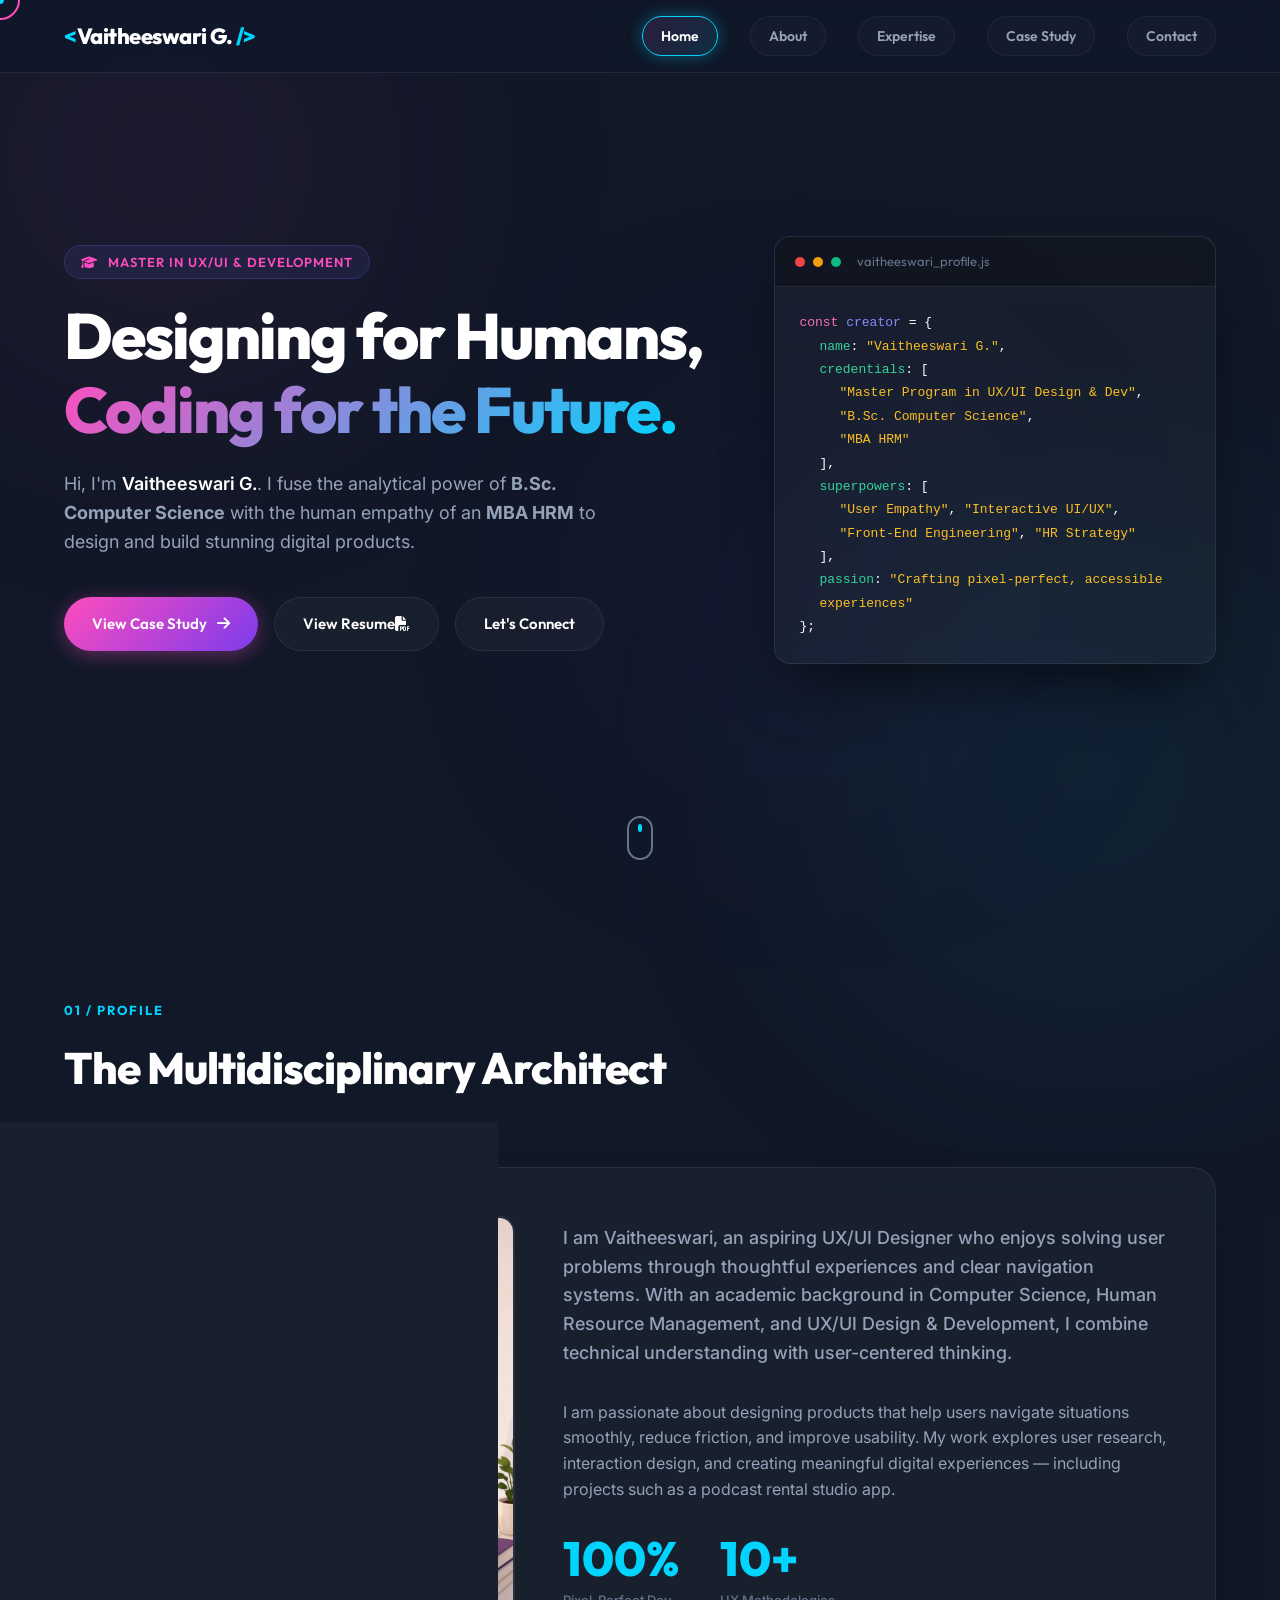
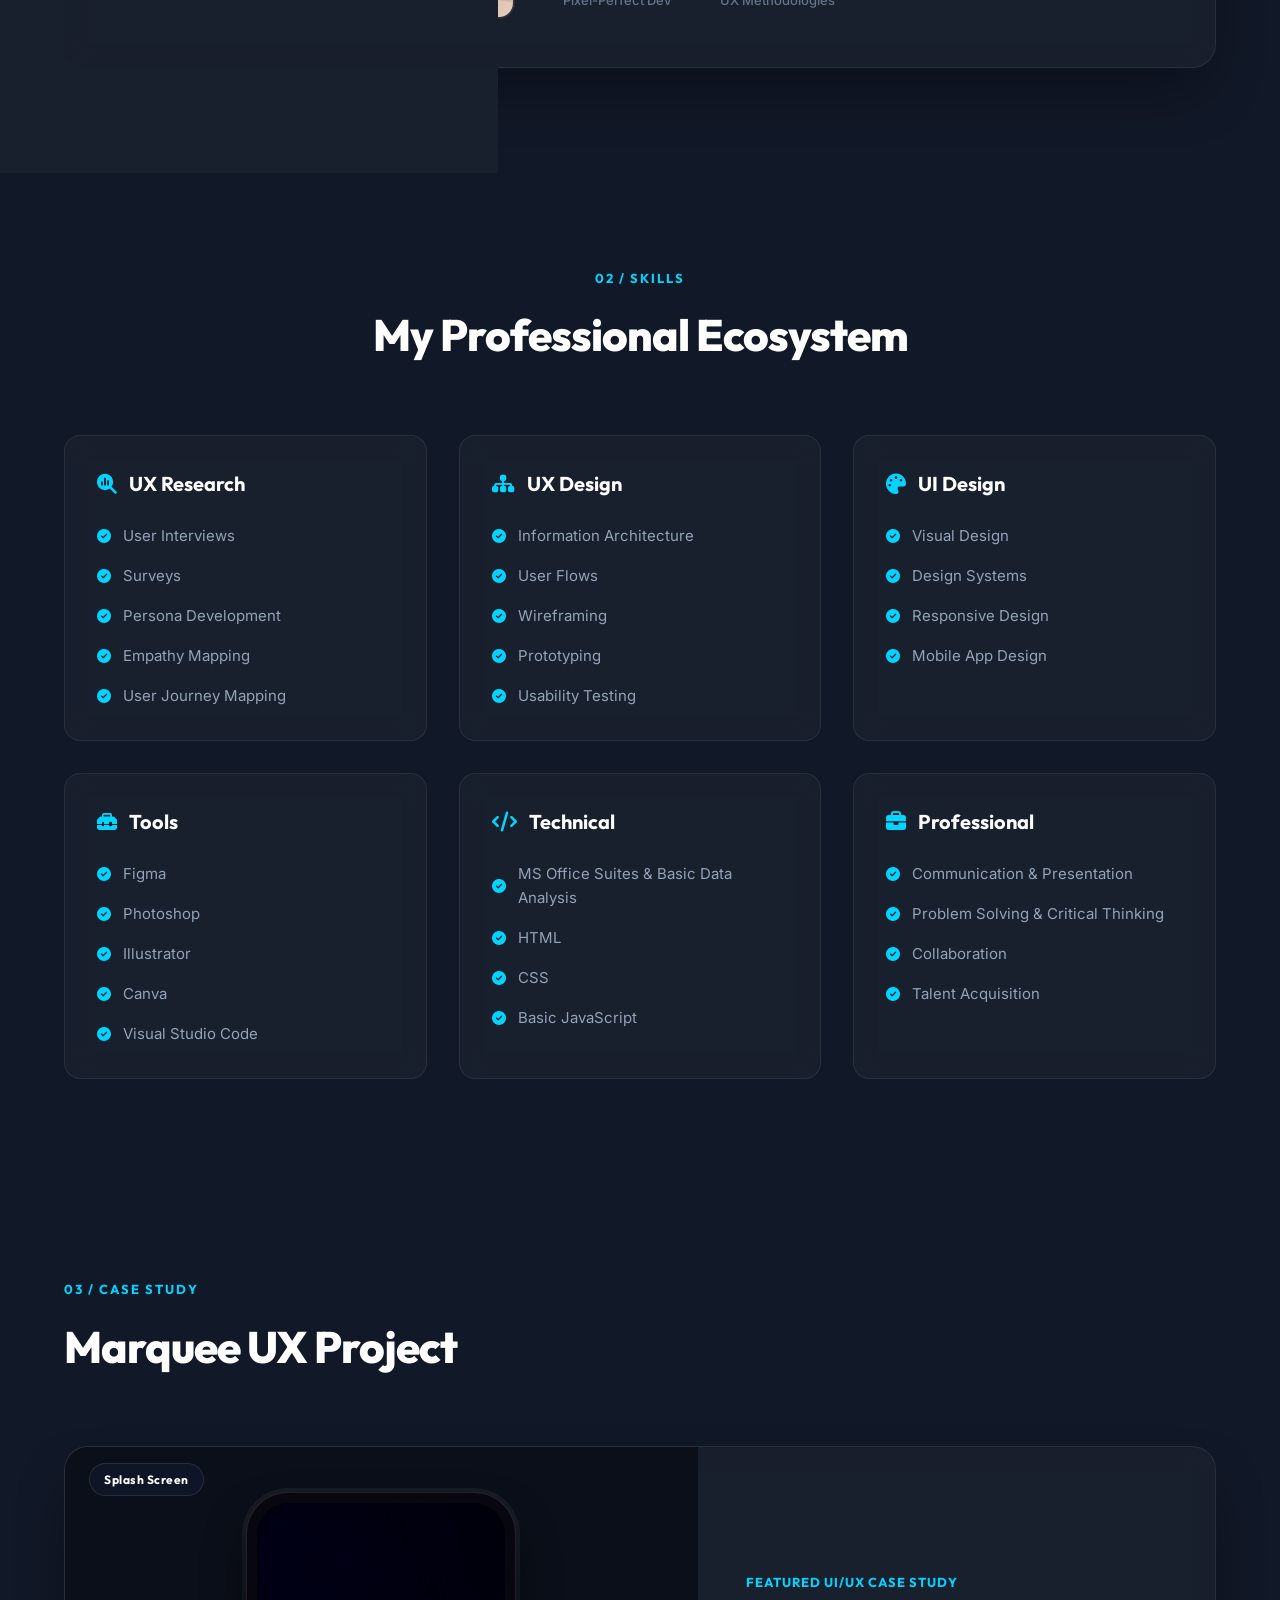
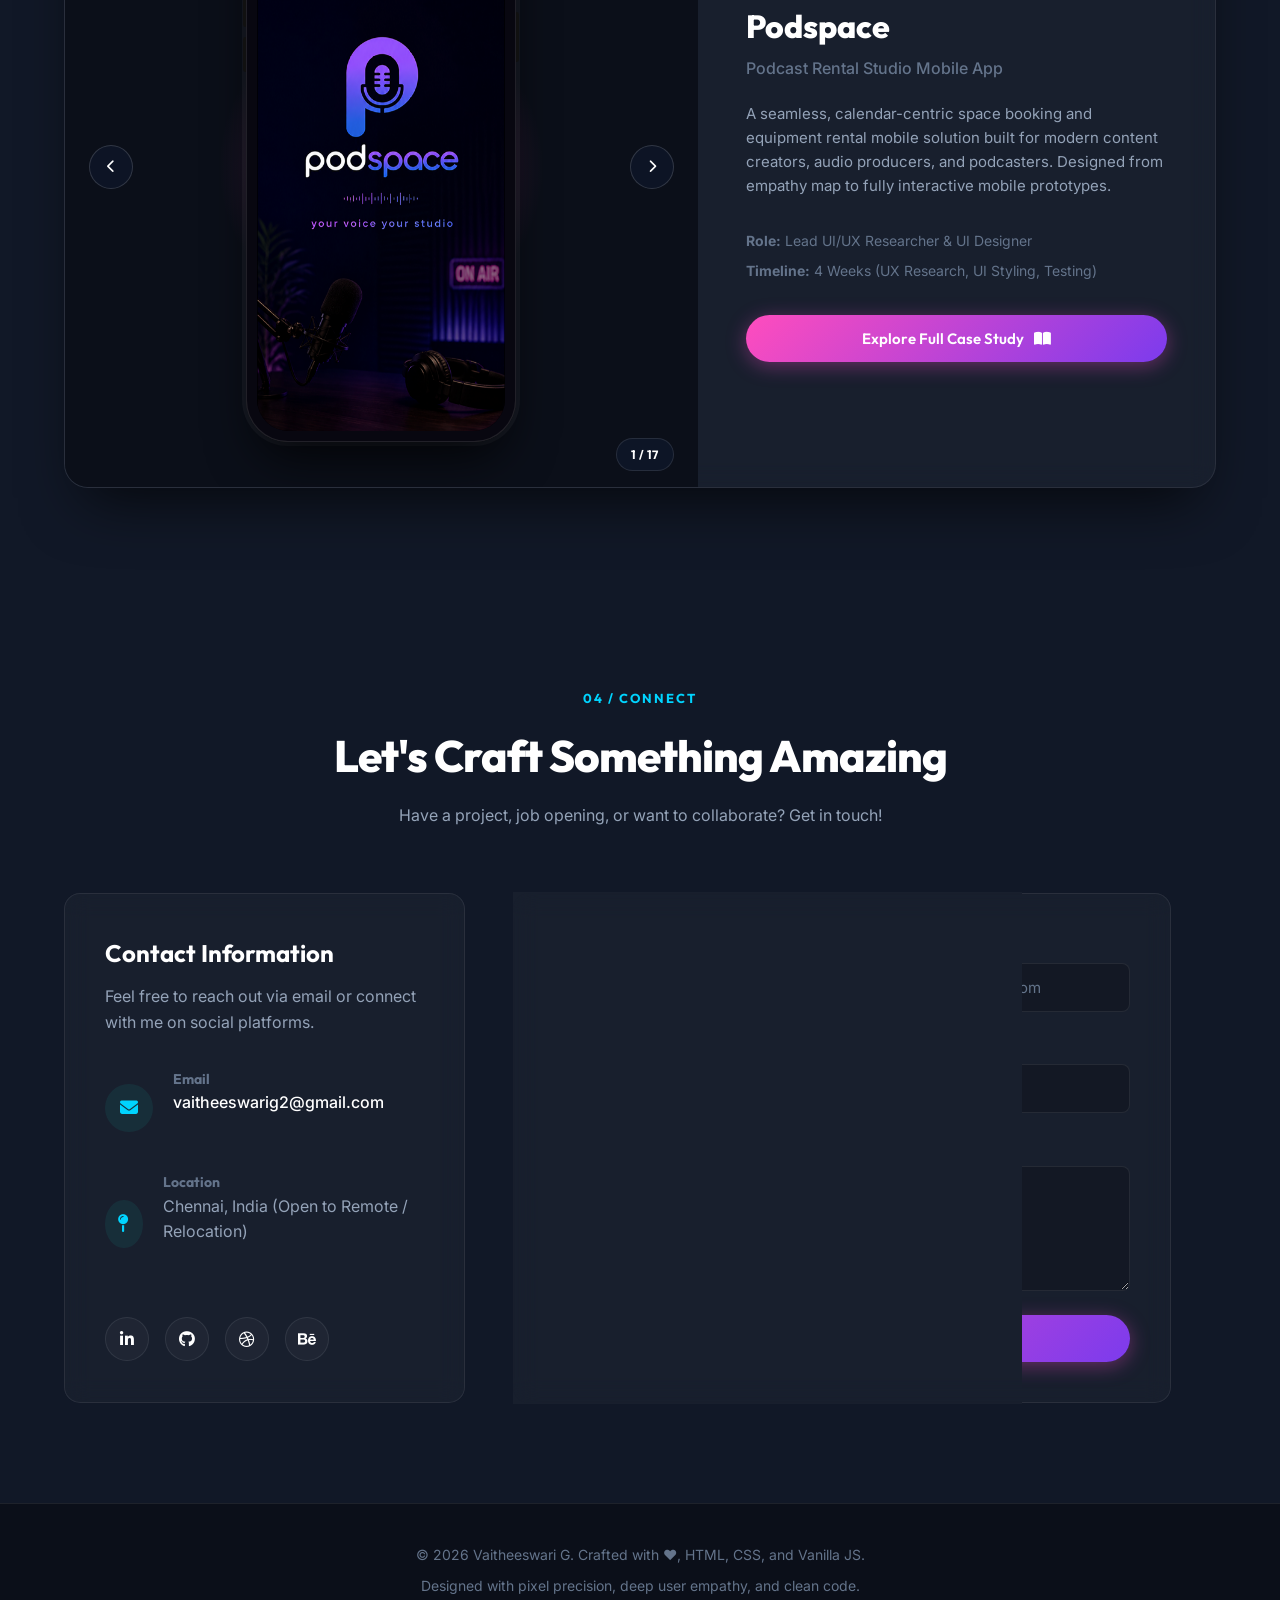
==== index.html @ ceaed037 "Update portfolio hero resume button, remove top nav link and redundant resume section" ====
<!DOCTYPE html>
<html lang="en">
<head>
    <meta charset="UTF-8">
    <meta name="viewport" content="width=device-width, initial-scale=1.0">
    <title>Vaitheeswari G. | Premium UX/UI Designer Portfolio</title>
    <meta name="description" content="Portfolio of Vaitheeswari G., a multi-disciplinary UX/UI Designer, Front-End Developer, and MBA HRM professional. Specializing in highly interactive interfaces and user-centered design. Check out my Podspace case study!">
    <!-- Google Fonts -->
    <link rel="preconnect" href="https://fonts.googleapis.com">
    <link rel="preconnect" href="https://fonts.gstatic.com" crossorigin>
    <link href="https://fonts.googleapis.com/css2?family=Inter:wght@300;400;500;600;700&family=Outfit:wght@400;500;600;700;800&display=swap" rel="stylesheet">
    <!-- Font Awesome for Icons -->
    <link rel="stylesheet" href="https://cdnjs.cloudflare.com/ajax/libs/font-awesome/6.4.0/css/all.min.css">
    <!-- Main Stylesheet -->
    <link rel="stylesheet" href="style.css">
</head>
<body>
    <!-- Custom Cursor -->
    <div class="custom-cursor"></div>
    <div class="custom-cursor-glow"></div>

    <!-- Ambient Glow Backdrops -->
    <div class="ambient-glow glow-1"></div>
    <div class="ambient-glow glow-2"></div>
    <div class="ambient-glow glow-3"></div>

    <!-- Header Navigation -->
    <header id="main-header">
        <div class="header-container">
            <a href="#" class="logo">
                <span class="logo-accent">&lt;</span>Vaitheeswari G.<span class="logo-accent"> /&gt;</span>
            </a>
            <nav class="nav-menu">
                <a href="#hero" class="nav-link active">Home</a>
                <a href="#about" class="nav-link">About</a>
                <a href="#specialization" class="nav-link">Expertise</a>
                <a href="#portfolio" class="nav-link">Case Study</a>
                <a href="#contact" class="nav-link">Contact</a>
            </nav>
            <div class="hamburger-menu" id="hamburger-btn">
                <span></span>
                <span></span>
                <span></span>
            </div>
        </div>
    </header>

    <main>
        <!-- Hero Section -->
        <section id="hero" class="hero-section">
            <div class="container hero-container">
                <div class="hero-content">
                    <div class="badge-container">
                        <span class="badge"><i class="fa-solid fa-graduation-cap"></i> Master in UX/UI & Development</span>
                    </div>
                    <h1 class="hero-title">
                        Designing for Humans,<br>
                        <span class="gradient-text">Coding for the Future.</span>
                    </h1>
                    <p class="hero-subtitle">
                        Hi, I'm <strong class="highlight">Vaitheeswari G.</strong>. I fuse the analytical power of <strong>B.Sc. Computer Science</strong> with the human empathy of an <strong>MBA HRM</strong> to design and build stunning digital products.
                    </p>
                    <div class="hero-actions">
                        <a href="#portfolio" class="btn btn-primary">
                            <span class="btn-text">View Case Study</span>
                            <span class="btn-icon"><i class="fa-solid fa-arrow-right"></i></span>
                        </a>
                        <a href="resume-pdf.html" target="_blank" class="btn btn-secondary">
                            <span class="btn-text">View Resume</span>
                            <span class="btn-icon"><i class="fa-solid fa-file-pdf"></i></span>
                        </a>
                        <a href="#contact" class="btn btn-secondary">Let's Connect</a>
                    </div>
                </div>
                <div class="hero-visual">
                    <div class="glass-card hero-interactive-card">
                        <div class="card-header">
                            <div class="dots">
                                <span class="dot red"></span>
                                <span class="dot yellow"></span>
                                <span class="dot green"></span>
                            </div>
                            <span class="card-title">vaitheeswari_profile.js</span>
                        </div>
                        <div class="card-body code-font">
                            <p><span class="code-keyword">const</span> <span class="code-variable">creator</span> = {</p>
                            <p class="indent-1"><span class="code-property">name</span>: <span class="code-string">"Vaitheeswari G."</span>,</p>
                            <p class="indent-1"><span class="code-property">credentials</span>: [</p>
                            <p class="indent-2"><span class="code-string">"Master Program in UX/UI Design & Dev"</span>,</p>
                            <p class="indent-2"><span class="code-string">"B.Sc. Computer Science"</span>,</p>
                            <p class="indent-2"><span class="code-string">"MBA HRM"</span></p>
                            <p class="indent-1">],</p>
                            <p class="indent-1"><span class="code-property">superpowers</span>: [</p>
                            <p class="indent-2"><span class="code-string">"User Empathy"</span>, <span class="code-string">"Interactive UI/UX"</span>,</p>
                            <p class="indent-2"><span class="code-string">"Front-End Engineering"</span>, <span class="code-string">"HR Strategy"</span></p>
                            <p class="indent-1">],</p>
                            <p class="indent-1"><span class="code-property">passion</span>: <span class="code-string">"Crafting pixel-perfect, accessible experiences"</span></p>
                            <p>};</p>
                        </div>
                    </div>
                </div>
            </div>
            <div class="scroll-down">
                <a href="#about" aria-label="Scroll to About Section">
                    <div class="mouse">
                        <div class="wheel"></div>
                    </div>
                </a>
            </div>
        </section>

        <!-- About Section -->
        <section id="about" class="about-section scroll-reveal">
            <div class="container">
                <div class="section-header">
                    <span class="section-tag">01 / Profile</span>
                    <h2 class="section-title">The Multidisciplinary Architect</h2>
                </div>
                <div class="about-premium-card glass-card">
                    <div class="about-card-image">
                        <img src="images/vaitheeswari_profile.jpg" alt="Vaitheeswari G." class="about-card-img">
                        <div class="about-card-img-glow"></div>
                    </div>
                    <div class="about-card-content">
                        <p class="lead-paragraph">
                            I am Vaitheeswari, an aspiring UX/UI Designer who enjoys solving user problems through thoughtful experiences and clear navigation systems. With an academic background in Computer Science, Human Resource Management, and UX/UI Design & Development, I combine technical understanding with user-centered thinking.
                        </p>
                        <p>
                            I am passionate about designing products that help users navigate situations smoothly, reduce friction, and improve usability. My work explores user research, interaction design, and creating meaningful digital experiences — including projects such as a podcast rental studio app.
                        </p>
                        <div class="stats-row">
                            <div class="stat-box">
                                <span class="stat-num">100%</span>
                                <span class="stat-label">Pixel-Perfect Dev</span>
                            </div>
                            <div class="stat-box">
                                <span class="stat-num">10+</span>
                                <span class="stat-label">UX Methodologies</span>
                            </div>
                        </div>
                    </div>
                </div>
            </div>
        </section>


        <!-- Specialization / Skills Section -->
        <section id="specialization" class="skills-section scroll-reveal">
            <div class="container">
                <div class="section-header center">
                    <span class="section-tag">02 / Skills</span>
                    <h2 class="section-title">My Professional Ecosystem</h2>
                </div>
                <div class="skills-container">
                    <div class="skill-category glass-card">
                        <h3><i class="fa-solid fa-magnifying-glass-chart"></i> UX Research</h3>
                        <ul class="skill-list">
                            <li><i class="fa-solid fa-circle-check"></i> User Interviews</li>
                            <li><i class="fa-solid fa-circle-check"></i> Surveys</li>
                            <li><i class="fa-solid fa-circle-check"></i> Persona Development</li>
                            <li><i class="fa-solid fa-circle-check"></i> Empathy Mapping</li>
                            <li><i class="fa-solid fa-circle-check"></i> User Journey Mapping</li>
                        </ul>
                    </div>
                    <div class="skill-category glass-card">
                        <h3><i class="fa-solid fa-sitemap"></i> UX Design</h3>
                        <ul class="skill-list">
                            <li><i class="fa-solid fa-circle-check"></i> Information Architecture</li>
                            <li><i class="fa-solid fa-circle-check"></i> User Flows</li>
                            <li><i class="fa-solid fa-circle-check"></i> Wireframing</li>
                            <li><i class="fa-solid fa-circle-check"></i> Prototyping</li>
                            <li><i class="fa-solid fa-circle-check"></i> Usability Testing</li>
                        </ul>
                    </div>
                    <div class="skill-category glass-card">
                        <h3><i class="fa-solid fa-palette"></i> UI Design</h3>
                        <ul class="skill-list">
                            <li><i class="fa-solid fa-circle-check"></i> Visual Design</li>
                            <li><i class="fa-solid fa-circle-check"></i> Design Systems</li>
                            <li><i class="fa-solid fa-circle-check"></i> Responsive Design</li>
                            <li><i class="fa-solid fa-circle-check"></i> Mobile App Design</li>
                        </ul>
                    </div>
                    <div class="skill-category glass-card">
                        <h3><i class="fa-solid fa-toolbox"></i> Tools</h3>
                        <ul class="skill-list">
                            <li><i class="fa-solid fa-circle-check"></i> Figma</li>
                            <li><i class="fa-solid fa-circle-check"></i> Photoshop</li>
                            <li><i class="fa-solid fa-circle-check"></i> Illustrator</li>
                            <li><i class="fa-solid fa-circle-check"></i> Canva</li>
                            <li><i class="fa-solid fa-circle-check"></i> Visual Studio Code</li>
                        </ul>
                    </div>
                    <div class="skill-category glass-card">
                        <h3><i class="fa-solid fa-code"></i> Technical</h3>
                        <ul class="skill-list">
                            <li><i class="fa-solid fa-circle-check"></i> MS Office Suites & Basic Data Analysis</li>
                            <li><i class="fa-solid fa-circle-check"></i> HTML</li>
                            <li><i class="fa-solid fa-circle-check"></i> CSS</li>
                            <li><i class="fa-solid fa-circle-check"></i> Basic JavaScript</li>
                        </ul>
                    </div>
                    <div class="skill-category glass-card">
                        <h3><i class="fa-solid fa-briefcase"></i> Professional</h3>
                        <ul class="skill-list">
                            <li><i class="fa-solid fa-circle-check"></i> Communication & Presentation</li>
                            <li><i class="fa-solid fa-circle-check"></i> Problem Solving & Critical Thinking</li>
                            <li><i class="fa-solid fa-circle-check"></i> Collaboration</li>
                            <li><i class="fa-solid fa-circle-check"></i> Talent Acquisition</li>
                        </ul>
                    </div>
                </div>
            </div>
        </section>

        <!-- Portfolio / Case Study Section -->
        <section id="portfolio" class="portfolio-section scroll-reveal">
            <div class="container">
                <div class="section-header">
                    <span class="section-tag">03 / Case Study</span>
                    <h2 class="section-title">Marquee UX Project</h2>
                </div>

                <!-- Showcase Project Card -->
                <div class="case-study-hero-card glass-card">
                    <div class="case-study-image-wrapper slider-wrapper">
                        <div class="slider-title" id="case-study-title">Splash Screen</div>
                        <button class="slider-btn prev-btn" id="case-study-prev" aria-label="Previous Slide"><i class="fa-solid fa-chevron-left"></i></button>
                        
                        <!-- Smartphone Mockup Wrapper -->
                        <div class="phone-mockup">
                            <div class="phone-bezel">
                                <div class="phone-screen-container">
                                    <div class="slider-track" id="case-study-slider">
                                        <img src="images/Splash_screen_1.png" alt="Splash Screen" class="case-study-img active">
                                        <img src="images/Login_page_2.png" alt="Login Page" class="case-study-img">
                                        <img src="images/Verification_page_3.png" alt="Verification Page" class="case-study-img">
                                        <img src="images/Home_page_4.png" alt="Home Page" class="case-study-img">
                                        <img src="images/Chennai_Podcast_page_5.png" alt="Chennai Podcast Page" class="case-study-img">
                                        <img src="images/Shoot_Plot_com_page_6.png" alt="ShootPlot.com Page" class="case-study-img">
                                        <img src="images/Avesonus_page_7.png" alt="Avesonus Page 1" class="case-study-img">
                                        <img src="images/Avesonus_page_8.png" alt="Avesonus Page 2" class="case-study-img">
                                        <img src="images/Booking_History_page_9.png" alt="Booking History Page" class="case-study-img">
                                        <img src="images/User_Profile_page_10.png" alt="User Profile Page" class="case-study-img">
                                        <img src="images/Privacy_Policy_page_11.png" alt="Privacy Policy Page" class="case-study-img">
                                        <img src="images/Terms_Conditions_page_12.png" alt="Terms & Conditions Page" class="case-study-img">
                                        <img src="images/Contact_Us_page_13.png" alt="Contact Us Page" class="case-study-img">
                                        <img src="images/Payment_methods_page_14.png" alt="Payment Methods Page" class="case-study-img">
                                        <img src="images/Payment_status_page_15.png" alt="Payment Status Page" class="case-study-img">
                                        <img src="images/reserved_page_16.png" alt="Reserved Page" class="case-study-img">
                                        <img src="images/Request_Submitted_page_17.png" alt="Request Submitted Page" class="case-study-img">
                                    </div>
                                </div>
                            </div>
                            <!-- Physical Button Mockups -->
                            <div class="phone-button volume-up"></div>
                            <div class="phone-button volume-down"></div>
                            <div class="phone-button power"></div>
                        </div>

                        <button class="slider-btn next-btn" id="case-study-next" aria-label="Next Slide"><i class="fa-solid fa-chevron-right"></i></button>
                        <div class="slider-counter" id="case-study-counter">1 / 17</div>
                        <div class="img-overlay-glow"></div>
                    </div>
                    <div class="case-study-summary-content">
                        <span class="cs-badge">Featured UI/UX Case Study</span>
                        <h3 class="cs-title">Podspace</h3>
                        <h4 class="cs-subtitle">Podcast Rental Studio Mobile App</h4>
                        <p class="cs-desc">
                            A seamless, calendar-centric space booking and equipment rental mobile solution built for modern content creators, audio producers, and podcasters. Designed from empathy map to fully interactive mobile prototypes.
                        </p>
                        <div class="cs-meta">
                            <div><strong>Role:</strong> Lead UI/UX Researcher & UI Designer</div>
                            <div><strong>Timeline:</strong> 4 Weeks (UX Research, UI Styling, Testing)</div>
                        </div>
                        <button class="btn btn-primary" id="open-case-study">
                            <span class="btn-text">Explore Full Case Study</span>
                            <span class="btn-icon"><i class="fa-solid fa-book-open"></i></span>
                        </button>
                    </div>
                </div>
            </div>
        </section>


        <!-- Contact Section -->
        <section id="contact" class="contact-section scroll-reveal">
            <div class="container">
                <div class="section-header center">
                    <span class="section-tag">04 / Connect</span>
                    <h2 class="section-title">Let's Craft Something Amazing</h2>
                    <p class="section-subtitle">Have a project, job opening, or want to collaborate? Get in touch!</p>
                </div>
                <div class="contact-grid">
                    <div class="contact-info glass-card">
                        <h3>Contact Information</h3>
                        <p>Feel free to reach out via email or connect with me on social platforms.</p>
                        <ul class="contact-details">
                            <li>
                                <span class="contact-icon"><i class="fa-solid fa-envelope"></i></span>
                                <div>
                                    <h4>Email</h4>
                                    <p><a href="mailto:vaitheeswarig2@gmail.com">vaitheeswarig2@gmail.com</a></p>
                                </div>
                            </li>
                            <li>
                                <span class="contact-icon"><i class="fa-solid fa-map-pin"></i></span>
                                <div>
                                    <h4>Location</h4>
                                    <p>Chennai, India (Open to Remote / Relocation)</p>
                                </div>
                            </li>
                        </ul>
                        <div class="social-links">
                            <a href="#" class="social-btn" aria-label="LinkedIn Profile"><i class="fa-brands fa-linkedin-in"></i></a>
                            <a href="#" class="social-btn" aria-label="GitHub Profile"><i class="fa-brands fa-github"></i></a>
                            <a href="#" class="social-btn" aria-label="Dribbble Profile"><i class="fa-brands fa-dribbble"></i></a>
                            <a href="#" class="social-btn" aria-label="Behance Profile"><i class="fa-brands fa-behance"></i></a>
                        </div>
                    </div>
                    <div class="contact-form-wrapper glass-card">
                        <form id="portfolio-contact-form" class="contact-form">
                            <div class="form-row">
                                <div class="form-group">
                                    <label for="user-name">Your Name</label>
                                    <input type="text" id="user-name" required placeholder="e.g. Jane Doe">
                                </div>
                                <div class="form-group">
                                    <label for="user-email">Email Address</label>
                                    <input type="email" id="user-email" required placeholder="e.g. jane@example.com">
                                </div>
                            </div>
                            <div class="form-group">
                                <label for="message-subject">Subject</label>
                                <input type="text" id="message-subject" required placeholder="Project Inquiry / Job Opportunity">
                            </div>
                            <div class="form-group">
                                <label for="message-body">Message</label>
                                <textarea id="message-body" rows="5" required placeholder="Tell me about your project..."></textarea>
                            </div>
                            <button type="submit" class="btn btn-primary full-width">
                                <span class="btn-text">Send Message</span>
                                <span class="btn-icon"><i class="fa-solid fa-paper-plane"></i></span>
                            </button>
                        </form>
                    </div>
                </div>
            </div>
        </section>
    </main>

    <!-- Case Study Lightbox/Modal (Interactive Case Study Details) -->
    <div id="case-study-modal" class="modal-backdrop">
        <div class="modal-content glass-card">
            <button class="modal-close-btn" id="close-modal-btn" aria-label="Close Case Study Modal">
                <i class="fa-solid fa-xmark"></i>
            </button>
            <div class="modal-header">
                <div class="badge-container">
                    <span class="badge"><i class="fa-solid fa-headset"></i> UX Case Study</span>
                </div>
                <h2>Podspace — Podcast Rental Studio App</h2>
            </div>
            
            <div class="modal-body scroll-layout">
                <!-- Sticky Sidebar navigation -->
                <aside class="case-study-sidebar">
                    <ul class="sidebar-index">
                        <li><a href="#cs-problem" class="cs-index-link active"><span class="step-num">01</span> The Opportunity</a></li>
                        <li><a href="#cs-user-research" class="cs-index-link"><span class="step-num">02</span> User Research</a></li>
                        <li><a href="#cs-info-arch" class="cs-index-link"><span class="step-num">03</span> Target Persona</a></li>
                        <li><a href="#cs-empathy" class="cs-index-link"><span class="step-num">04</span> Empathy Mapping</a></li>
                        <li><a href="#cs-journey" class="cs-index-link"><span class="step-num">05</span> User Journey Map</a></li>
                        <li><a href="#cs-quantitative" class="cs-index-link"><span class="step-num">06</span> Quantitative Analysis</a></li>
                        <li><a href="#cs-qualitative" class="cs-index-link"><span class="step-num">07</span> Qualitative Analysis</a></li>
                        <li><a href="#cs-wireframes" class="cs-index-link"><span class="step-num">08</span> Design System</a></li>
                    </ul>
                </aside>

                <!-- Main scrollable content -->
                <div class="case-study-scroll-content">
                    <!-- Section 1: Opportunity -->
                    <div class="cs-scroll-section" id="cs-problem">
                        <div class="tab-grid">
                            <div>
                                <h3>Introduction</h3>
                                <p class="lead">The primary goal of PodSpace is to create a user-friendly platform that streamlines the studio booking process, reduces booking friction, and helps content creators focus on producing high-quality podcasts.</p>
                                
                                <h3>The Opportunity</h3>
                                <p>With the rapid growth of content creators and remote podcasters, finding professional, high-end, soundproof studios with premium recording equipment has become extremely chaotic and complex. Most existing solutions are static, lack real-time room availability, require long-drawn email threads, and do not offer customized high-end mic/equipment selection packages.</p>
                                
                                <h3>Key Goals</h3>
                                <ul class="bullet-list">
                                    <li><strong>Seamless Scheduling:</strong> Direct visual calendar selection for soundproof podcast studios.</li>
                                    <li><strong>Equipment Customization:</strong> Easy hardware bundles addition (e.g. Shure SM7B, Rødecaster Pro II).</li>
                                    <li><strong>Interactive Space Booking:</strong> Real-time pricing models calculated by hours/slots.</li>
                                </ul>
                            </div>
                            <div class="visual-pane">
                                <div class="glass-card stat-detail-card">
                                    <h4>UX Core Focuses</h4>
                                    <div class="flow-step">
                                        <div class="step-num">01</div>
                                        <div>
                                            <h5>Discover Rooms</h5>
                                            <p>Dynamic sorting by capacity, acoustics, and pricing.</p>
                                        </div>
                                    </div>
                                    <div class="flow-step">
                                        <div class="step-num">02</div>
                                        <div>
                                            <h5>Custom Hardware</h5>
                                            <p>Dynamic addon selectors with real-time bill calculations.</p>
                                        </div>
                                    </div>
                                    <div class="flow-step">
                                        <div class="step-num">03</div>
                                        <div>
                                            <h5>Instant Pass</h5>
                                            <p>NFC/QR-based studio check-in for digital convenience.</p>
                                        </div>
                                    </div>
                                </div>
                            </div>
                        </div>
                    </div>

                    <!-- Section 2: User Research -->
                    <div class="cs-scroll-section" id="cs-user-research">
                        <div class="qualitative-layout">
                            <div class="qualitative-section">
                                <h3>User Research Findings</h3>
                                <p class="section-desc">To identify the core challenges in the audio/podcast recording studio ecosystem, we conducted user research and interviews with various content creators. Here are the key findings and insights:</p>
                                
                                <div class="research-grid">
                                    <!-- Finding 1 -->
                                    <div class="glass-card research-card">
                                        <div class="research-stat-circle">
                                            <span class="research-percentage">80%</span>
                                        </div>
                                        <div class="research-content">
                                            <h4>Difficulty Finding Suitable Studios</h4>
                                            <p class="research-stat-desc">80% of participants reported spending significant time searching across multiple platforms to compare studios.</p>
                                            <div class="research-insight">
                                                <span class="insight-label"><i class="fa-solid fa-lightbulb"></i> INSIGHT</span>
                                                <p>Users need a centralized platform with filters and detailed studio information.</p>
                                            </div>
                                        </div>
                                    </div>
                                    
                                    <!-- Finding 2 -->
                                    <div class="glass-card research-card">
                                        <div class="research-stat-circle">
                                            <span class="research-percentage">75%</span>
                                        </div>
                                        <div class="research-content">
                                            <h4>Lack of Pricing Transparency</h4>
                                            <p class="research-stat-desc">75% of participants expressed frustration with hidden costs and unclear pricing structures.</p>
                                            <div class="research-insight">
                                                <span class="insight-label"><i class="fa-solid fa-lightbulb"></i> INSIGHT</span>
                                                <p>Displaying clear pricing upfront increases trust and confidence.</p>
                                            </div>
                                        </div>
                                    </div>

                                    <!-- Finding 3 -->
                                    <div class="glass-card research-card">
                                        <div class="research-stat-circle">
                                            <span class="research-percentage">70%</span>
                                        </div>
                                        <div class="research-content">
                                            <h4>Complex Booking Process</h4>
                                            <p class="research-stat-desc">70% of participants found existing booking systems confusing and time-consuming.</p>
                                            <div class="research-insight">
                                                <span class="insight-label"><i class="fa-solid fa-lightbulb"></i> INSIGHT</span>
                                                <p>A streamlined booking flow can reduce user frustration and improve conversion rates.</p>
                                            </div>
                                        </div>
                                    </div>

                                    <!-- Finding 4 -->
                                    <div class="glass-card research-card">
                                        <div class="research-stat-circle">
                                            <span class="research-percentage">85%</span>
                                        </div>
                                        <div class="research-content">
                                            <h4>Importance of Studio Details</h4>
                                            <p class="research-stat-desc">85% of participants wanted detailed information about: Equipment availability, Studio photos, Amenities, and Location.</p>
                                            <div class="research-insight">
                                                <span class="insight-label"><i class="fa-solid fa-lightbulb"></i> INSIGHT</span>
                                                <p>Providing comprehensive studio information helps users make informed decisions.</p>
                                            </div>
                                        </div>
                                    </div>

                                    <!-- Finding 5 -->
                                    <div class="glass-card research-card">
                                        <div class="research-stat-circle">
                                            <span class="research-percentage">65%</span>
                                        </div>
                                        <div class="research-content">
                                            <h4>Need for Flexible Scheduling</h4>
                                            <p class="research-stat-desc">65% of participants preferred real-time availability and flexible booking slots.</p>
                                            <div class="research-insight">
                                                <span class="insight-label"><i class="fa-solid fa-lightbulb"></i> INSIGHT</span>
                                                <p>Users value the ability to view and reserve available time slots instantly.</p>
                                            </div>
                                        </div>
                                    </div>
                                </div>
                            </div>
                        </div>
                    </div>

                    <!-- Section 3: Target Persona -->
                    <div class="cs-scroll-section" id="cs-info-arch">
                        <div class="tab-grid persona-full-grid">
                            <div class="persona-sidebar glass-card">
                                <div class="persona-avatar-container">
                                    <div class="persona-avatar">VK</div>
                                    <div class="persona-avatar-glow"></div>
                                </div>
                                <h3>Vignesh Kumar</h3>
                                <span class="persona-role-badge">Podcast Creator</span>
                                <div class="persona-demographics">
                                    <div class="dem-row">
                                        <span class="dem-label">Age</span>
                                        <span class="dem-val">27</span>
                                    </div>
                                    <div class="dem-row">
                                        <span class="dem-label">Location</span>
                                        <span class="dem-val">Chennai, India</span>
                                    </div>
                                </div>
                            </div>
                            
                            <div class="persona-main-content">
                                <div class="glass-card quote-card-full">
                                    <span class="quote-icon"><i class="fa-solid fa-quote-left"></i></span>
                                    <p class="persona-quote">"I need a fast and transparent booking experience."</p>
                                </div>
                                
                                <div class="persona-grid-goals-pains">
                                    <div class="glass-card goal-card">
                                        <h4><i class="fa-solid fa-circle-check text-accent"></i> Goals</h4>
                                        <ul class="bullet-list-tight">
                                            <li>Find nearby studios</li>
                                            <li>Book quickly</li>
                                            <li>Manage reservations</li>
                                        </ul>
                                    </div>
                                    <div class="glass-card pain-card">
                                        <h4><i class="fa-solid fa-triangle-exclamation text-rose"></i> Pain Points</h4>
                                        <ul class="bullet-list-tight">
                                            <li>Hidden fees</li>
                                            <li>Poor availability info</li>
                                            <li>Complex booking process</li>
                                        </ul>
                                    </div>
                                </div>
                            </div>
                        </div>
                    </div>

                    <!-- Section 4: Empathy Mapping -->
                    <div class="cs-scroll-section" id="cs-empathy">
                        <div class="empathy-header">
                            <h3>Empathy Map</h3>
                            <p class="lead">Gaining deeper insights into the user's sensory, emotional, and cognitive experiences to build a human-centric solution.</p>
                        </div>
                        <div class="empathy-quadrants-grid">
                            <!-- Says -->
                            <div class="empathy-quadrant-card color-says">
                                <div class="quadrant-header">
                                    <div class="quadrant-icon"><i class="fa-solid fa-comment"></i></div>
                                    <h4>SAYS</h4>
                                </div>
                                <ul class="quadrant-list">
                                    <li>"I need a studio with professional recording equipment."</li>
                                    <li>"I want to see studio photos and equipment details before booking."</li>
                                    <li>"Transparent pricing helps me make faster decisions."</li>
                                    <li>"User reviews help me trust a studio."</li>
                                    <li>"I prefer booking studios from my mobile device."</li>
                                </ul>
                            </div>
                            
                            <!-- Does -->
                            <div class="empathy-quadrant-card color-does">
                                <div class="quadrant-header">
                                    <div class="quadrant-icon"><i class="fa-solid fa-eye"></i></div>
                                    <h4>DOES</h4>
                                </div>
                                <ul class="quadrant-list">
                                    <li>Searches studios based on location and availability.</li>
                                    <li>Compares studio prices and amenities.</li>
                                    <li>Reads ratings and reviews before booking.</li>
                                    <li>Checks available time slots frequently.</li>
                                    <li>Books studios for upcoming podcast recordings.</li>
                                    <li>Uses filters to find suitable studios quickly.</li>
                                </ul>
                            </div>
                            
                            <!-- Feels -->
                            <div class="empathy-quadrant-card color-feels">
                                <div class="quadrant-header">
                                    <div class="quadrant-icon"><i class="fa-solid fa-heart"></i></div>
                                    <h4>FEELS</h4>
                                </div>
                                <ul class="quadrant-list">
                                    <li>Frustrated when pricing is unclear.</li>
                                    <li>Concerned about studio quality before arrival.</li>
                                    <li>Confused when availability is not updated in real time.</li>
                                    <li>Confident when studios have verified reviews.</li>
                                    <li>Satisfied when booking is completed smoothly.</li>
                                </ul>
                            </div>
                            
                            <!-- Thinks -->
                            <div class="empathy-quadrant-card color-thinks">
                                <div class="quadrant-header">
                                    <div class="quadrant-icon"><i class="fa-solid fa-brain"></i></div>
                                    <h4>THINKS</h4>
                                </div>
                                <ul class="quadrant-list">
                                    <li>"A centralized platform would save me time."</li>
                                    <li>"Real-time availability should always be visible."</li>
                                    <li>"Verified studios are more trustworthy."</li>
                                    <li>"Quick booking options would improve my workflow."</li>
                                    <li>"Saved preferences could make repeat bookings easier."</li>
                                </ul>
                            </div>
                        </div>
                    </div>

                    <!-- Section 5: User Journey Map -->
                    <div class="cs-scroll-section" id="cs-journey">
                        <div class="journey-header">
                            <h3>User Journey Map</h3>
                            <p class="lead">Visualizing the end-to-end user experience for podcasters, mapping stages from initial awareness to final content publishing.</p>
                        </div>
                        <div class="journey-scroll-wrapper">
                            <div class="journey-stages-timeline">
                                <!-- Stage 1 -->
                                <div class="journey-stage-card">
                                    <div class="stage-badge">Stage 1</div>
                                    <div class="stage-title-row">
                                        <div class="stage-icon-circle accent-pink"><i class="fa-solid fa-bullhorn"></i></div>
                                        <h4>Awareness</h4>
                                    </div>
                                    <div class="stage-meta-item">
                                        <span class="meta-label">Goal</span>
                                        <span class="meta-val">Find a place to record a podcast</span>
                                    </div>
                                    <div class="stage-meta-item">
                                        <span class="meta-label">Actions</span>
                                        <span class="meta-val">Search online, Google, YouTube, social media</span>
                                    </div>
                                    <div class="stage-quote-bubble">
                                        <span class="quote-symbol">“</span>
                                        <p>Is there a nearby studio for me?</p>
                                    </div>
                                    <div class="stage-meta-item stage-pain-points">
                                        <span class="meta-label">Pain Points</span>
                                        <span class="meta-val"><i class="fa-solid fa-circle-xmark"></i> Too many options, unclear pricing</span>
                                    </div>
                                    <div class="stage-meta-item stage-opps">
                                        <span class="meta-label">Opportunities</span>
                                        <span class="meta-val"><i class="fa-solid fa-circle-check"></i> SEO website, clear value prop</span>
                                    </div>
                                </div>

                                <!-- Stage 2 -->
                                <div class="journey-stage-card">
                                    <div class="stage-badge">Stage 2</div>
                                    <div class="stage-title-row">
                                        <div class="stage-icon-circle accent-purple"><i class="fa-solid fa-magnifying-glass"></i></div>
                                        <h4>Consideration</h4>
                                    </div>
                                    <div class="stage-meta-item">
                                        <span class="meta-label">Goal</span>
                                        <span class="meta-val">Compare different studios</span>
                                    </div>
                                    <div class="stage-meta-item">
                                        <span class="meta-label">Actions</span>
                                        <span class="meta-val">Check studio details, equipment, pricing</span>
                                    </div>
                                    <div class="stage-quote-bubble">
                                        <span class="quote-symbol">“</span>
                                        <p>Is this studio worth the price?</p>
                                    </div>
                                    <div class="stage-meta-item stage-pain-points">
                                        <span class="meta-label">Pain Points</span>
                                        <span class="meta-val"><i class="fa-solid fa-circle-xmark"></i> Missing equipment details, reviews</span>
                                    </div>
                                    <div class="stage-meta-item stage-opps">
                                        <span class="meta-label">Opportunities</span>
                                        <span class="meta-val"><i class="fa-solid fa-circle-check"></i> Equipment lists, studio photos</span>
                                    </div>
                                </div>

                                <!-- Stage 3 -->
                                <div class="journey-stage-card">
                                    <div class="stage-badge">Stage 3</div>
                                    <div class="stage-title-row">
                                        <div class="stage-icon-circle accent-teal"><i class="fa-regular fa-calendar-check"></i></div>
                                        <h4>Booking</h4>
                                    </div>
                                    <div class="stage-meta-item">
                                        <span class="meta-label">Goal</span>
                                        <span class="meta-val">Reserve a recording slot</span>
                                    </div>
                                    <div class="stage-meta-item">
                                        <span class="meta-label">Actions</span>
                                        <span class="meta-val">Select date, time, studio, confirm booking</span>
                                    </div>
                                    <div class="stage-quote-bubble">
                                        <span class="quote-symbol">“</span>
                                        <p>I hope the booking is quick.</p>
                                    </div>
                                    <div class="stage-meta-item stage-pain-points">
                                        <span class="meta-label">Pain Points</span>
                                        <span class="meta-val"><i class="fa-solid fa-circle-xmark"></i> Complicated booking process</span>
                                    </div>
                                    <div class="stage-meta-item stage-opps">
                                        <span class="meta-label">Opportunities</span>
                                        <span class="meta-val"><i class="fa-solid fa-circle-check"></i> One-tap booking, calendar sync</span>
                                    </div>
                                </div>

                                <!-- Stage 4 -->
                                <div class="journey-stage-card">
                                    <div class="stage-badge">Stage 4</div>
                                    <div class="stage-title-row">
                                        <div class="stage-icon-circle accent-blue"><i class="fa-solid fa-clipboard-list"></i></div>
                                        <h4>Preparation</h4>
                                    </div>
                                    <div class="stage-meta-item">
                                        <span class="meta-label">Goal</span>
                                        <span class="meta-val">Get ready for recording</span>
                                    </div>
                                    <div class="stage-meta-item">
                                        <span class="meta-label">Actions</span>
                                        <span class="meta-val">Bring scripts, guests, equipment</span>
                                    </div>
                                    <div class="stage-quote-bubble">
                                        <span class="quote-symbol">“</span>
                                        <p>Will everything work smoothly?</p>
                                    </div>
                                    <div class="stage-meta-item stage-pain-points">
                                        <span class="meta-label">Pain Points</span>
                                        <span class="meta-val"><i class="fa-solid fa-circle-xmark"></i> Forgetting requirements</span>
                                    </div>
                                    <div class="stage-meta-item stage-opps">
                                        <span class="meta-label">Opportunities</span>
                                        <span class="meta-val"><i class="fa-solid fa-circle-check"></i> Pre-recording checklist</span>
                                    </div>
                                </div>

                                <!-- Stage 5 -->
                                <div class="journey-stage-card">
                                    <div class="stage-badge">Stage 5</div>
                                    <div class="stage-title-row">
                                        <div class="stage-icon-circle accent-yellow"><i class="fa-solid fa-microphone"></i></div>
                                        <h4>Recording</h4>
                                    </div>
                                    <div class="stage-meta-item">
                                        <span class="meta-label">Goal</span>
                                        <span class="meta-val">Record podcast episode</span>
                                    </div>
                                    <div class="stage-meta-item">
                                        <span class="meta-label">Actions</span>
                                        <span class="meta-val">Use microphones, cameras, software</span>
                                    </div>
                                    <div class="stage-quote-bubble">
                                        <span class="quote-symbol">“</span>
                                        <p>I hope audio quality is good.</p>
                                    </div>
                                    <div class="stage-meta-item stage-pain-points">
                                        <span class="meta-label">Pain Points</span>
                                        <span class="meta-val"><i class="fa-solid fa-circle-xmark"></i> Technical issues, setup confusion</span>
                                    </div>
                                    <div class="stage-meta-item stage-opps">
                                        <span class="meta-label">Opportunities</span>
                                        <span class="meta-val"><i class="fa-solid fa-circle-check"></i> Technician support, setup tutorials</span>
                                    </div>
                                </div>

                                <!-- Stage 6 -->
                                <div class="journey-stage-card">
                                    <div class="stage-badge">Stage 6</div>
                                    <div class="stage-title-row">
                                        <div class="stage-icon-circle accent-coral"><i class="fa-solid fa-sliders"></i></div>
                                        <h4>Post-Recording</h4>
                                    </div>
                                    <div class="stage-meta-item">
                                        <span class="meta-label">Goal</span>
                                        <span class="meta-val">Get edited content</span>
                                    </div>
                                    <div class="stage-meta-item">
                                        <span class="meta-label">Actions</span>
                                        <span class="meta-val">Download files or request editing</span>
                                    </div>
                                    <div class="stage-quote-bubble">
                                        <span class="quote-symbol">“</span>
                                        <p>When will I receive my files?</p>
                                    </div>
                                    <div class="stage-meta-item stage-pain-points">
                                        <span class="meta-label">Pain Points</span>
                                        <span class="meta-val"><i class="fa-solid fa-circle-xmark"></i> Delay in delivery</span>
                                    </div>
                                    <div class="stage-meta-item stage-opps">
                                        <span class="meta-label">Opportunities</span>
                                        <span class="meta-val"><i class="fa-solid fa-circle-check"></i> Cloud download, tracker progress</span>
                                    </div>
                                </div>

                                <!-- Stage 7 -->
                                <div class="journey-stage-card">
                                    <div class="stage-badge">Stage 7</div>
                                    <div class="stage-title-row">
                                        <div class="stage-icon-circle accent-green"><i class="fa-solid fa-share-nodes"></i></div>
                                        <h4>Sharing / Publishing</h4>
                                    </div>
                                    <div class="stage-meta-item">
                                        <span class="meta-label">Goal</span>
                                        <span class="meta-val">Publish and share content</span>
                                    </div>
                                    <div class="stage-meta-item">
                                        <span class="meta-label">Actions</span>
                                        <span class="meta-val">Upload to podcast platforms</span>
                                    </div>
                                    <div class="stage-quote-bubble">
                                        <span class="quote-symbol">“</span>
                                        <p>I want it to look professional.</p>
                                    </div>
                                    <div class="stage-meta-item stage-pain-points">
                                        <span class="meta-label">Pain Points</span>
                                        <span class="meta-val"><i class="fa-solid fa-circle-xmark"></i> Format confusion</span>
                                    </div>
                                    <div class="stage-meta-item stage-opps">
                                        <span class="meta-label">Opportunities</span>
                                        <span class="meta-val"><i class="fa-solid fa-circle-check"></i> Publishing guide, export formats</span>
                                    </div>
                                </div>
                            </div>
                        </div>
                    </div>

                    <!-- Section 6: Quantitative Analysis -->
                    <div class="cs-scroll-section" id="cs-quantitative">
                        <div class="qualitative-layout">
                            <div class="qualitative-section">
                                <h3>Quantitative Analysis</h3>
                                <p class="section-desc">To understand user expectations and market opportunities for PodSpace, a review analysis was conducted on leading studio rentals and podcast platforms.</p>
                                
                                <div class="competitor-split-grid">
                                    <!-- Ratings Charts -->
                                    <div class="glass-card ratings-card">
                                        <h4>Review Ratings Comparison</h4>
                                        <div class="rating-bar-wrapper">
                                            <div class="rating-bar-info">
                                                <span class="comp-name">Giggster <span class="comp-type">(Direct Competitor)</span></span>
                                                <span class="comp-score">4.8/5</span>
                                            </div>
                                            <div class="rating-bar-track">
                                                <div class="rating-bar-fill fill-direct" style="width: 96%"></div>
                                            </div>
                                        </div>
                                        <div class="rating-bar-wrapper">
                                            <div class="rating-bar-info">
                                                <span class="comp-name">Peerspace <span class="comp-type">(Direct Competitor)</span></span>
                                                <span class="comp-score">4.8/5</span>
                                            </div>
                                            <div class="rating-bar-track">
                                                <div class="rating-bar-fill fill-direct" style="width: 96%"></div>
                                            </div>
                                        </div>
                                        <div class="rating-bar-wrapper">
                                            <div class="rating-bar-info">
                                                <span class="comp-name">Soundtrap <span class="comp-type">(Indirect Competitor)</span></span>
                                                <span class="comp-score">4.0/5</span>
                                            </div>
                                            <div class="rating-bar-track">
                                                <div class="rating-bar-fill fill-indirect" style="width: 80%"></div>
                                            </div>
                                        </div>
                                        <div class="rating-bar-wrapper">
                                            <div class="rating-bar-info">
                                                <span class="comp-name">Zencastr <span class="comp-type">(Indirect Competitor)</span></span>
                                                <span class="comp-score">3.5/5</span>
                                            </div>
                                            <div class="rating-bar-track">
                                                <div class="rating-bar-fill fill-indirect" style="width: 70%"></div>
                                            </div>
                                        </div>
                                    </div>
                                    
                                    <!-- Insights and Ops -->
                                    <div class="insights-container">
                                        <div class="glass-card insights-card">
                                            <h4><i class="fa-solid fa-lightbulb"></i> Key Insights</h4>
                                            <ul class="bullet-list-tight">
                                                <li>Direct studio-booking platforms receive higher satisfaction scores (4.8/5).</li>
                                                <li>Users value simple booking processes and transparent pricing.</li>
                                                <li>Podcast creation tools score lower due to technical complexity and collaboration challenges.</li>
                                                <li>There is an opportunity for PodSpace to combine easy studio discovery with creator-focused features.</li>
                                            </ul>
                                        </div>
                                    </div>
                                </div>
                            </div>

                            <!-- Design Opportunities and Impact -->
                            <div class="qualitative-section opportunities-impact-section">
                                <div class="opps-impact-grid">
                                    <div class="glass-card opps-card">
                                        <h4><i class="fa-solid fa-wand-magic-sparkles"></i> Design Opportunities for PodSpace</h4>
                                        <ul class="bullet-list-tight">
                                            <li>Streamline studio search and booking flow.</li>
                                            <li>Provide real-time studio availability.</li>
                                            <li>Offer transparent pricing and secure payments.</li>
                                            <li>Enable creators to manage bookings from a single dashboard.</li>
                                            <li>Reduce friction during studio reservation and confirmation.</li>
                                        </ul>
                                    </div>
                                    
                                    <div class="glass-card impact-card">
                                        <h4><i class="fa-solid fa-circle-chevron-right"></i> Impact on Product Design</h4>
                                        <p>The findings influenced the design of PodSpace by prioritizing:</p>
                                        <div class="impact-pill-grid">
                                            <span class="impact-pill"><i class="fa-solid fa-gauge-high"></i> Fast studio discovery</span>
                                            <span class="impact-pill"><i class="fa-solid fa-calendar-plus"></i> Simple reservation process</span>
                                            <span class="impact-pill"><i class="fa-solid fa-credit-card"></i> Clear payment flow</span>
                                            <span class="impact-pill"><i class="fa-solid fa-clock-rotate-left"></i> Booking status tracking</span>
                                            <span class="impact-pill"><i class="fa-solid fa-smile-beam"></i> Creator-friendly user experience</span>
                                        </div>
                                    </div>
                                </div>
                            </div>
                        </div>
                    </div>

                    <!-- Section 7: Qualitative Analysis -->
                    <div class="cs-scroll-section" id="cs-qualitative">
                        <div class="qualitative-layout">
                            <!-- Qualitative theme mapping -->
                            <div class="qualitative-section theme-solutions-section">
                                <h3>Qualitative Analysis</h3>
                                <p class="section-desc">Identified core themes of user needs and how PodSpace solves them through UX/UI solutions.</p>
                                
                                <div class="theme-grid">
                                    <div class="theme-card color-transparency">
                                        <div class="theme-header">
                                            <div class="theme-icon"><i class="fa-solid fa-eye"></i></div>
                                            <h4>Transparency</h4>
                                        </div>
                                        <div class="theme-body">
                                            <div class="need-box">
                                                <span class="box-label">User Need</span>
                                                <p>Clear pricing</p>
                                            </div>
                                            <div class="solution-box">
                                                <span class="box-label">PodSpace Solution</span>
                                                <p>Upfront fee breakdown</p>
                                            </div>
                                        </div>
                                    </div>
                                    <div class="theme-card color-trust">
                                        <div class="theme-header">
                                            <div class="theme-icon"><i class="fa-solid fa-shield-halved"></i></div>
                                            <h4>Trust</h4>
                                        </div>
                                        <div class="theme-body">
                                            <div class="need-box">
                                                <span class="box-label">User Need</span>
                                                <p>Reliable service</p>
                                            </div>
                                            <div class="solution-box">
                                                <span class="box-label">PodSpace Solution</span>
                                                <p>Verified studios & reviews</p>
                                            </div>
                                        </div>
                                    </div>
                                    <div class="theme-card color-convenience">
                                        <div class="theme-header">
                                            <div class="theme-icon"><i class="fa-solid fa-bolt"></i></div>
                                            <h4>Convenience</h4>
                                        </div>
                                        <div class="theme-body">
                                            <div class="need-box">
                                                <span class="box-label">User Need</span>
                                                <p>Easy booking</p>
                                            </div>
                                            <div class="solution-box">
                                                <span class="box-label">PodSpace Solution</span>
                                                <p>Simple booking flow</p>
                                            </div>
                                        </div>
                                    </div>
                                    <div class="theme-card color-support">
                                        <div class="theme-header">
                                            <div class="theme-icon"><i class="fa-solid fa-headset"></i></div>
                                            <h4>Support</h4>
                                        </div>
                                        <div class="theme-body">
                                            <div class="need-box">
                                                <span class="box-label">User Need</span>
                                                <p>Quick issue resolution</p>
                                            </div>
                                            <div class="solution-box">
                                                <span class="box-label">PodSpace Solution</span>
                                                <p>In-app customer support</p>
                                            </div>
                                        </div>
                                    </div>
                                    <div class="theme-card color-quality">
                                        <div class="theme-header">
                                            <div class="theme-icon"><i class="fa-solid fa-star"></i></div>
                                            <h4>Quality</h4>
                                        </div>
                                        <div class="theme-body">
                                            <div class="need-box">
                                                <span class="box-label">User Need</span>
                                                <p>Accurate studio information</p>
                                            </div>
                                            <div class="solution-box">
                                                <span class="box-label">PodSpace Solution</span>
                                                <p>Verified listings & photos</p>
                                            </div>
                                        </div>
                                    </div>
                                </div>
                            </div>
                        </div>
                    </div>

                    <!-- Section 8: Design System -->
                    <div class="cs-scroll-section" id="cs-wireframes">
                        <div class="tab-grid">
                            <div>
                                <h3>Sleek Aesthetic Design System</h3>
                                <p>Podspace uses a dark mode concept designed for nighttime creators, focusing on reducing fatigue, conveying professional acoustics vibes, and displaying neon indicators.</p>
                                <table class="design-system-table">
                                    <tr>
                                        <th>Token</th>
                                        <th>Value</th>
                                        <th>Purpose</th>
                                    </tr>
                                    <tr>
                                        <td><span class="color-swatch bg-primary-gray"></span> Primary Color</td>
                                        <td><code>#807979</code></td>
                                        <td>Primary Actions, Brand Identity</td>
                                    </tr>
                                    <tr>
                                        <td><span class="color-swatch bg-violet-bg"></span> Background Color</td>
                                        <td><code>#775D7B</code></td>
                                        <td>App Background Canvas</td>
                                    </tr>
                                    <tr>
                                        <td><span class="color-swatch bg-surface-black"></span> Surface Color</td>
                                        <td><code>#000000</code></td>
                                        <td>Cards, Modals, & Surface Elements</td>
                                    </tr>
                                    <tr>
                                        <td><span class="color-swatch bg-text-bw"></span> Text Color</td>
                                        <td><code>Black & White</code></td>
                                        <td>High Contrast Typography Canvas</td>
                                    </tr>
                                </table>
                            </div>
                            <div class="visual-pane">
                                <div class="design-style-showcase glass-card">
                                    <h4>Typography & Elements</h4>
                                    <div style="font-family: 'Outfit', sans-serif; font-size: 24px; font-weight: 700; margin-bottom: 8px;">Aa Outfit Heading Bold</div>
                                    <div style="font-family: 'Inter', sans-serif; font-size: 14px; opacity: 0.8; margin-bottom: 16px;">Aa Inter Body Text Regular</div>
                                    <div class="fake-ui-elements">
                                        <span class="fake-chip active" style="background: #000000; color: #ffffff; border-color: #807979;">Vocal Booth</span>
                                        <span class="fake-chip" style="background: #ffffff; color: #000000; border-color: #807979;">Full Ensemble</span>
                                        <span class="fake-chip" style="background: #000000; color: #ffffff; border-color: #807979; opacity: 0.6;">Video Cast</span>
                                    </div>
                                </div>
                            </div>
                        </div>
                    </div>


                </div>
            </div>
        </div>
    </div>

    <!-- Footer -->
    <footer>
        <div class="container footer-content">
            <p>&copy; 2026 Vaitheeswari G. Crafted with ❤️, HTML, CSS, and Vanilla JS.</p>
            <p>Designed with pixel precision, deep user empathy, and clean code.</p>
        </div>
    </footer>
    
    <!-- Script file -->
    <script src="script.js"></script>
</body>
</html>
---- style.css ----
/* ==========================================================================
   DESIGN TOKENS & SYSTEM DEFINITION
   ========================================================================== */
:root {
    /* Color Palette */
    --bg-dark: #111827;                   /* Background (Charcoal Dark Navy) */
    --bg-darker: #0b0f19;                 /* Deep Cyber Black */
    --surface-glass: rgba(255, 255, 255, 0.03); /* Cyber Glassmorphic Card */
    --surface-glass-hover: rgba(255, 255, 255, 0.06);
    --surface-glass-border: rgba(255, 255, 255, 0.08);
    --surface-glass-border-focus: rgba(0, 212, 255, 0.45);
    
    --primary: hsl(322, 100%, 65%);       /* Accent 2: #FF4ECD (Neon Pink) */
    --primary-glow: rgba(255, 78, 205, 0.35);
    --accent: hsl(190, 100%, 50%);        /* Accent 1: #00D4FF (Neon Cyan) */
    --accent-glow: rgba(0, 212, 255, 0.35);
    --secondary-color: hsl(262, 83%, 58%); /* Accent 3: #7C3AED (Royal Purple) */
    
    --text-primary: #FFFFFF;              /* Pure White Text */
    --text-secondary: #94A3B8;            /* Cool Slate Body Text */
    --text-muted: #64748B;                /* Muted Slate Text */
    
    /* Typography */
    --font-heading: 'Outfit', sans-serif;
    --font-body: 'Inter', sans-serif;
    
    /* Transitions */
    --transition-smooth: all 0.4s cubic-bezier(0.16, 1, 0.3, 1);
    --transition-bounce: all 0.5s cubic-bezier(0.175, 0.885, 0.32, 1.275);
    
    /* Border Radius */
    --radius-sm: 8px;
    --radius-md: 16px;
    --radius-lg: 24px;
    --radius-full: 9999px;
}

/* ==========================================================================
   RESET & GLOBAL RESETS
   ========================================================================== */
* {
    margin: 0;
    padding: 0;
    box-sizing: border-box;
}

html {
    scroll-behavior: smooth;
    scrollbar-width: thin;
    scrollbar-color: var(--primary) var(--bg-dark);
}

body {
    background-color: var(--bg-dark);
    color: var(--text-primary);
    font-family: var(--font-body);
    overflow-x: hidden;
    line-height: 1.6;
}

/* Custom Scrollbar for Chrome, Safari and Opera */
body::-webkit-scrollbar {
    width: 8px;
}

body::-webkit-scrollbar-track {
    background: var(--bg-darker);
}

body::-webkit-scrollbar-thumb {
    background-color: var(--primary);
    border-radius: var(--radius-full);
    border: 2px solid var(--bg-darker);
}

.container {
    max-width: 1200px;
    margin: 0 auto;
    padding: 0 24px;
    width: 100%;
}

/* ==========================================================================
   CUSTOM CURSOR (NON-TOUCH DEVICES)
   ========================================================================== */
.custom-cursor {
    width: 8px;
    height: 8px;
    background-color: var(--accent);
    border-radius: 50%;
    position: fixed;
    transform: translate(-50%, -50%);
    pointer-events: none;
    z-index: 9999;
    transition: width 0.2s, height 0.2s, background-color 0.2s;
}

.custom-cursor-glow {
    width: 40px;
    height: 40px;
    border: 2px solid var(--primary);
    border-radius: 50%;
    position: fixed;
    transform: translate(-50%, -50%);
    pointer-events: none;
    z-index: 9998;
    transition: transform 0.1s ease, width 0.3s, height 0.3s, border-color 0.3s;
}

/* Hover active state for cursor */
.custom-cursor.active {
    width: 16px;
    height: 16px;
    background-color: var(--primary);
}

.custom-cursor-glow.active {
    width: 60px;
    height: 60px;
    border-color: var(--accent);
    background-color: rgba(20, 184, 166, 0.05);
}

/* Hide on mobile devices */
@media (max-width: 1024px) {
    .custom-cursor, .custom-cursor-glow {
        display: none;
    }
}

/* ==========================================================================
   AMBIENT GLOWS
   ========================================================================== */
.ambient-glow {
    position: fixed;
    border-radius: 50%;
    filter: blur(140px);
    opacity: 0.15;
    pointer-events: none;
    z-index: -1;
    animation: pulseGlow 15s infinite alternate;
}

.glow-1 {
    width: 45vw;
    height: 45vw;
    background: radial-gradient(circle, var(--primary) 0%, transparent 70%);
    top: -10vw;
    left: -10vw;
}

.glow-2 {
    width: 50vw;
    height: 50vw;
    background: radial-gradient(circle, var(--accent) 0%, transparent 70%);
    bottom: -15vw;
    right: -10vw;
    animation-delay: -5s;
}

.glow-3 {
    width: 35vw;
    height: 35vw;
    background: radial-gradient(circle, var(--secondary-color) 0%, transparent 70%);
    top: 40vh;
    left: 45vw;
    animation-delay: -10s;
}

@keyframes pulseGlow {
    0% { transform: scale(1) translate(0, 0); opacity: 0.15; }
    50% { transform: scale(1.1) translate(5%, 2%); opacity: 0.18; }
    100% { transform: scale(0.9) translate(-2%, -5%); opacity: 0.12; }
}

/* ==========================================================================
   GLASSMORPHISM STYLE CARD
   ========================================================================== */
.glass-card {
    background: var(--surface-glass);
    backdrop-filter: blur(12px);
    -webkit-backdrop-filter: blur(12px);
    border: 1px solid var(--surface-glass-border);
    border-radius: var(--radius-md);
    transition: var(--transition-smooth);
}

.glass-card:hover {
    background: var(--surface-glass-hover);
    border-color: rgba(255, 255, 255, 0.15);
    box-shadow: 0 20px 40px -15px rgba(0, 0, 0, 0.5);
}

/* ==========================================================================
   BUTTONS
   ========================================================================== */
.btn {
    display: inline-flex;
    align-items: center;
    justify-content: center;
    padding: 14px 28px;
    font-family: var(--font-heading);
    font-weight: 600;
    font-size: 15px;
    border-radius: var(--radius-full);
    border: none;
    cursor: pointer;
    text-decoration: none;
    transition: var(--transition-smooth);
    position: relative;
    overflow: hidden;
}

.btn-primary {
    background: linear-gradient(135deg, var(--primary), var(--secondary-color));
    color: var(--text-primary);
    box-shadow: 0 4px 20px var(--primary-glow);
}

.btn-primary:hover {
    transform: translateY(-3px);
    box-shadow: 0 10px 25px var(--primary-glow);
}

.btn-primary .btn-icon {
    margin-left: 10px;
    transition: transform 0.3s;
}

.btn-primary:hover .btn-icon {
    transform: translateX(4px);
}

.btn-secondary {
    background: var(--surface-glass);
    color: var(--text-primary);
    border: 1px solid var(--surface-glass-border);
}

.btn-secondary:hover {
    background: var(--text-primary);
    color: var(--bg-dark);
    transform: translateY(-3px);
}

.full-width {
    width: 100%;
}

/* ==========================================================================
   NAVIGATION / HEADER
   ========================================================================== */
#main-header {
    position: fixed;
    top: 0;
    left: 0;
    width: 100%;
    z-index: 1000;
    background: rgba(15, 23, 42, 0.7);
    backdrop-filter: blur(12px);
    -webkit-backdrop-filter: blur(12px);
    border-bottom: 1px solid var(--surface-glass-border);
    transition: var(--transition-smooth);
}

#main-header.scrolled {
    padding: 12px 0;
    background: rgba(9, 13, 22, 0.85);
    box-shadow: 0 10px 30px rgba(0, 0, 0, 0.4);
}

.header-container {
    max-width: 1200px;
    margin: 0 auto;
    padding: 16px 24px;
    display: flex;
    justify-content: space-between;
    align-items: center;
    transition: var(--transition-smooth);
}

.logo {
    font-family: var(--font-heading);
    font-size: 22px;
    font-weight: 800;
    color: var(--text-primary);
    text-decoration: none;
    letter-spacing: -0.5px;
}

.logo-accent {
    color: var(--accent);
}

.nav-menu {
    display: flex;
    gap: 32px;
}

.nav-link {
    color: var(--text-secondary);
    text-decoration: none;
    font-family: var(--font-heading);
    font-weight: 600;
    font-size: 14px;
    transition: var(--transition-smooth);
    position: relative;
    padding: 8px 18px;
    border-radius: var(--radius-full);
    border: 1px solid rgba(255, 255, 255, 0.05);
    background: rgba(255, 255, 255, 0.02);
    display: inline-block;
}

.nav-link:hover {
    color: var(--text-primary);
    background: var(--surface-glass-hover);
    border-color: rgba(255, 255, 255, 0.15);
    transform: translateY(-1px);
}

.nav-link.active {
    color: var(--text-primary);
    background: linear-gradient(135deg, rgba(255, 78, 205, 0.12), rgba(0, 212, 255, 0.12));
    border-color: var(--accent);
    box-shadow: 0 0 15px var(--accent-glow);
}

.hamburger-menu {
    display: none;
    flex-direction: column;
    gap: 6px;
    cursor: pointer;
    z-index: 1001;
}

.hamburger-menu span {
    width: 25px;
    height: 2px;
    background-color: var(--text-primary);
    border-radius: 2px;
    transition: var(--transition-smooth);
}

/* Hamburger active animation */
.hamburger-menu.active span:nth-child(1) {
    transform: translateY(8px) rotate(45deg);
}

.hamburger-menu.active span:nth-child(2) {
    opacity: 0;
}

.hamburger-menu.active span:nth-child(3) {
    transform: translateY(-8px) rotate(-45deg);
}

@media (max-width: 768px) {
    .nav-menu {
        position: fixed;
        top: 0;
        right: -100%;
        height: 100vh;
        width: 75%;
        max-width: 320px;
        background: rgba(6, 5, 11, 0.95);
        backdrop-filter: blur(20px);
        flex-direction: column;
        justify-content: center;
        align-items: center;
        gap: 40px;
        z-index: 999;
        transition: var(--transition-smooth);
        border-left: 1px solid var(--surface-glass-border);
    }
    
    .nav-menu.active {
        right: 0;
    }
    
    .hamburger-menu {
        display: flex;
    }
}

/* ==========================================================================
   HERO SECTION
   ========================================================================== */
.hero-section {
    min-height: 100vh;
    display: flex;
    align-items: center;
    position: relative;
    padding-top: 100px;
    overflow: hidden;
}

.hero-container {
    display: grid;
    grid-template-columns: 1.2fr 0.8fr;
    gap: 48px;
    align-items: center;
}

.badge-container {
    margin-bottom: 24px;
}

.badge {
    background: rgba(99, 102, 241, 0.1);
    color: var(--primary);
    border: 1px solid rgba(99, 102, 241, 0.25);
    padding: 8px 16px;
    border-radius: var(--radius-full);
    font-size: 13px;
    font-family: var(--font-heading);
    font-weight: 600;
    text-transform: uppercase;
    letter-spacing: 1px;
}

.badge i {
    margin-right: 6px;
}

.hero-title {
    font-family: var(--font-heading);
    font-size: clamp(36px, 5vw, 64px);
    font-weight: 800;
    line-height: 1.15;
    letter-spacing: -2px;
    margin-bottom: 24px;
}

.gradient-text {
    background: linear-gradient(135deg, var(--primary), var(--accent));
    -webkit-background-clip: text;
    -webkit-text-fill-color: transparent;
}

.hero-subtitle {
    font-size: clamp(16px, 2vw, 18px);
    color: var(--text-secondary);
    margin-bottom: 40px;
    max-width: 580px;
}

.highlight {
    color: var(--text-primary);
    font-weight: 600;
}

.hero-actions {
    display: flex;
    gap: 16px;
}

/* Interactive Card styling */
.hero-interactive-card {
    border-radius: var(--radius-md);
    overflow: hidden;
    box-shadow: 0 30px 60px -15px rgba(0, 0, 0, 0.6);
}

.card-header {
    background: rgba(0, 0, 0, 0.3);
    padding: 14px 20px;
    display: flex;
    align-items: center;
    border-bottom: 1px solid var(--surface-glass-border);
}

.dots {
    display: flex;
    gap: 8px;
    margin-right: 16px;
}

.dot {
    width: 10px;
    height: 10px;
    border-radius: 50%;
}

.dot.red { background-color: #ef4444; }
.dot.yellow { background-color: #f59e0b; }
.dot.green { background-color: #10b981; }

.card-title {
    font-family: var(--font-heading);
    font-size: 13px;
    color: var(--text-muted);
}

.card-body {
    padding: 24px;
    font-size: 13px;
    line-height: 1.8;
}

.code-font {
    font-family: 'Courier New', Courier, monospace;
}

.code-keyword { color: #f472b6; }
.code-variable { color: #818cf8; }
.code-property { color: #34d399; }
.code-string { color: #fbbf24; }

.indent-1 { padding-left: 20px; }
.indent-2 { padding-left: 40px; }

.scroll-down {
    position: absolute;
    bottom: 40px;
    left: 50%;
    transform: translateX(-50%);
    display: flex;
    justify-content: center;
    z-index: 10;
}

.mouse {
    width: 26px;
    height: 44px;
    border: 2px solid var(--text-muted);
    border-radius: var(--radius-full);
    display: flex;
    justify-content: center;
    padding-top: 6px;
}

.wheel {
    width: 4px;
    height: 8px;
    background-color: var(--accent);
    border-radius: var(--radius-full);
    animation: scrollAnimation 1.5s infinite;
}

@keyframes scrollAnimation {
    0% { transform: translateY(0); opacity: 1; }
    100% { transform: translateY(12px); opacity: 0; }
}

@media (max-width: 991px) {
    .hero-container {
        grid-template-columns: 1fr;
        gap: 56px;
    }
    
    .hero-visual {
        max-width: 500px;
        margin: 0 auto;
        width: 100%;
    }
}

/* ==========================================================================
   SECTIONS GENERAL
   ========================================================================== */
section {
    padding: 100px 0;
    position: relative;
}

.section-header {
    margin-bottom: 64px;
}

.section-header.center {
    text-align: center;
}

.section-tag {
    font-family: var(--font-heading);
    font-size: 13px;
    font-weight: 700;
    color: var(--accent);
    text-transform: uppercase;
    letter-spacing: 2px;
    display: block;
    margin-bottom: 12px;
}

.section-title {
    font-family: var(--font-heading);
    font-size: clamp(28px, 4vw, 44px);
    font-weight: 800;
    letter-spacing: -1px;
}

.section-subtitle {
    color: var(--text-secondary);
    margin-top: 12px;
    font-size: 16px;
}

/* Reveal on Scroll styling */
.scroll-reveal {
    opacity: 0;
    transform: translateY(40px);
    transition: opacity 0.8s ease, transform 0.8s cubic-bezier(0.16, 1, 0.3, 1);
}

.scroll-reveal.revealed {
    opacity: 1;
    transform: translateY(0);
}

/* ==========================================================================
   ABOUT SECTION
   ========================================================================== */
.about-premium-card {
    display: grid;
    grid-template-columns: 0.8fr 1.2fr;
    gap: 48px;
    padding: 48px;
    align-items: center;
    border-radius: var(--radius-lg);
    background: var(--surface-glass);
    border: 1px solid var(--surface-glass-border);
    transition: var(--transition-smooth);
    box-shadow: 0 30px 60px -15px rgba(0, 0, 0, 0.4);
}

.about-premium-card:hover {
    transform: translateY(-8px);
    border-color: var(--accent);
    box-shadow: 0 40px 80px -20px var(--accent-glow);
}

.about-card-image {
    position: relative;
    border-radius: var(--radius-md);
    overflow: hidden;
    aspect-ratio: 1 / 1;
    width: 100%;
    border: 2px solid var(--surface-glass-border);
    transition: var(--transition-smooth);
}

.about-premium-card:hover .about-card-image {
    border-color: var(--primary);
    box-shadow: 0 15px 30px var(--primary-glow);
}

.about-card-img {
    width: 100%;
    height: 100%;
    object-fit: cover;
    transition: var(--transition-smooth);
}

.about-premium-card:hover .about-card-img {
    transform: scale(1.05);
}

.about-card-img-glow {
    position: absolute;
    top: 0;
    left: 0;
    width: 100%;
    height: 100%;
    background: radial-gradient(circle, var(--primary) 0%, transparent 70%);
    opacity: 0;
    transition: var(--transition-smooth);
    mix-blend-mode: color-dodge;
    pointer-events: none;
}

.about-premium-card:hover .about-card-img-glow {
    opacity: 0.25;
}

.about-card-content {
    display: flex;
    flex-direction: column;
    justify-content: center;
}

.lead-paragraph {
    font-size: 18px;
    color: var(--text-primary);
    margin-bottom: 24px;
    line-height: 1.6;
    font-weight: 500;
}

.about-card-content p {
    color: var(--text-secondary);
    margin-bottom: 32px;
}

.stats-row {
    display: flex;
    gap: 40px;
}

.stat-box {
    display: flex;
    flex-direction: column;
}

.stat-num {
    font-family: var(--font-heading);
    font-size: clamp(32px, 4vw, 48px);
    font-weight: 800;
    color: var(--accent);
    line-height: 1;
}

.stat-label {
    font-size: 13px;
    color: var(--text-muted);
    margin-top: 8px;
    font-weight: 500;
}
@media (max-width: 991px) {
    .about-premium-card {
        grid-template-columns: 1fr;
        padding: 32px;
        gap: 32px;
    }
}

/* ==========================================================================
   SKILLS SECTION
   ========================================================================== */
.skills-container {
    display: grid;
    grid-template-columns: repeat(auto-fit, minmax(320px, 1fr));
    gap: 32px;
}

.skill-category {
    padding: 32px;
    transition: var(--transition-smooth);
    position: relative;
    overflow: hidden;
}

.skill-category::before {
    content: '';
    position: absolute;
    top: 0;
    left: 0;
    width: 100%;
    height: 100%;
    background: linear-gradient(135deg, rgba(0, 212, 255, 0.03) 0%, rgba(255, 78, 205, 0.03) 100%);
    opacity: 0;
    transition: var(--transition-smooth);
    z-index: 0;
}

.skill-category:hover::before {
    opacity: 1;
}

.skill-category h3, 
.skill-list {
    position: relative;
    z-index: 1;
}

.skill-category:hover {
    transform: translateY(-8px);
    border-color: var(--surface-glass-border-focus);
    box-shadow: 0 20px 40px -15px var(--accent-glow);
}

.skill-category h3 {
    font-family: var(--font-heading);
    font-size: 20px;
    margin-bottom: 24px;
    display: flex;
    align-items: center;
    gap: 12px;
}

.skill-category h3 i {
    color: var(--accent);
    transition: transform 0.4s cubic-bezier(0.175, 0.885, 0.32, 1.275), color 0.4s ease;
}

.skill-category:hover h3 i {
    transform: scale(1.25) rotate(10deg);
    color: var(--primary);
}

.skill-list {
    list-style: none;
    display: flex;
    flex-direction: column;
    gap: 16px;
}

.skill-list li {
    display: flex;
    align-items: center;
    gap: 12px;
    font-size: 15px;
    color: var(--text-secondary);
    transition: transform 0.3s ease, color 0.3s ease;
}

.skill-list li i {
    color: var(--accent);
    font-size: 14px;
    transition: transform 0.3s ease, color 0.3s ease;
}

.skill-list li:hover {
    color: var(--text-primary);
    transform: translateX(6px);
}

.skill-list li:hover i {
    color: var(--primary);
    transform: scale(1.2);
}

/* ==========================================================================
   PORTFOLIO / CASE STUDY SECTION
   ========================================================================== */
.case-study-hero-card {
    display: grid;
    grid-template-columns: 1.1fr 0.9fr;
    border-radius: var(--radius-lg);
    overflow: hidden;
    box-shadow: 0 30px 60px -20px rgba(0, 0, 0, 0.7);
}

.case-study-image-wrapper {
    position: relative;
    min-height: 640px;
    background-color: var(--bg-darker);
    overflow: hidden;
    display: flex;
    align-items: center;
    justify-content: center;
    padding: 40px 0;
}

.slider-wrapper {
    position: relative;
    user-select: none;
    width: 100%;
    display: flex;
    align-items: center;
    justify-content: center;
}

/* Smartphone Mockup Container */
.phone-mockup {
    position: relative;
    width: 270px;
    height: 550px;
    background: #000;
    border-radius: 42px;
    box-shadow: 
        0px 25px 50px -12px rgba(0, 0, 0, 0.8),
        0px 0px 0px 4px rgba(255, 255, 255, 0.05),
        inset 0px 0px 0px 2px rgba(255, 255, 255, 0.15);
    display: flex;
    align-items: center;
    justify-content: center;
    transition: var(--transition-bounce);
    z-index: 5;
}

.phone-mockup:hover {
    transform: translateY(-8px) rotate(1deg) scale(1.02);
    box-shadow: 
        0px 35px 60px -15px var(--primary-glow),
        0px 0px 0px 4px rgba(255, 255, 255, 0.1),
        inset 0px 0px 0px 2px rgba(255, 255, 255, 0.25);
}

.phone-bezel {
    width: 100%;
    height: 100%;
    padding: 10px;
    background: #080710;
    border-radius: 42px;
    border: 1px solid rgba(255, 255, 255, 0.1);
    position: relative;
    overflow: hidden;
}

.phone-screen-container {
    width: 100%;
    height: 100%;
    background: #000;
    border-radius: 32px;
    overflow: hidden;
    position: relative;
    display: flex;
    flex-direction: column;
}


/* Physical Buttons */
.phone-button {
    position: absolute;
    background: #111;
    z-index: -1;
}

.volume-up {
    width: 3px;
    height: 35px;
    left: -3px;
    top: 100px;
    border-radius: 3px 0 0 3px;
}

.volume-down {
    width: 3px;
    height: 35px;
    left: -3px;
    top: 145px;
    border-radius: 3px 0 0 3px;
}

.power {
    width: 3px;
    height: 50px;
    right: -3px;
    top: 120px;
    border-radius: 0 3px 3px 0;
}

.slider-track {
    width: 100%;
    height: 100%;
    position: relative;
    overflow: hidden;
}

.slider-track .case-study-img {
    display: none;
}

.slider-track .case-study-img.active {
    display: block;
    animation: slideFadeIn 0.5s cubic-bezier(0.16, 1, 0.3, 1) forwards;
}

@keyframes slideFadeIn {
    from { opacity: 0; transform: scale(1.05); }
    to { opacity: 1; transform: scale(1); }
}

.slider-btn {
    position: absolute;
    top: 50%;
    transform: translateY(-50%);
    width: 44px;
    height: 44px;
    border-radius: 50%;
    background: rgba(15, 23, 42, 0.75);
    backdrop-filter: blur(8px);
    -webkit-backdrop-filter: blur(8px);
    border: 1px solid rgba(255, 255, 255, 0.15);
    color: var(--text-primary);
    display: flex;
    align-items: center;
    justify-content: center;
    cursor: pointer;
    z-index: 10;
    transition: var(--transition-smooth);
}

.slider-btn:hover {
    background: var(--primary);
    border-color: var(--primary);
    transform: translateY(-50%) scale(1.1);
    box-shadow: 0 0 15px var(--primary-glow);
}

.prev-btn {
    left: 24px;
}

.next-btn {
    right: 24px;
}

.slider-title {
    position: absolute;
    top: 16px;
    left: 24px;
    padding: 6px 14px;
    border-radius: var(--radius-full);
    background: rgba(15, 23, 42, 0.85);
    border: 1px solid rgba(255, 255, 255, 0.1);
    color: var(--text-primary);
    font-size: 12px;
    font-weight: 700;
    z-index: 10;
    font-family: var(--font-heading);
    letter-spacing: 0.5px;
}

.slider-counter {
    position: absolute;
    bottom: 16px;
    right: 24px;
    padding: 6px 14px;
    border-radius: var(--radius-full);
    background: rgba(15, 23, 42, 0.85);
    border: 1px solid rgba(255, 255, 255, 0.1);
    color: var(--text-primary);
    font-size: 12px;
    font-weight: 700;
    z-index: 10;
    font-family: var(--font-heading);
    letter-spacing: 0.5px;
}

.case-study-img {
    width: 100%;
    height: 100%;
    object-fit: cover;
    transition: var(--transition-bounce);
}

.img-overlay-glow {
    position: absolute;
    top: 50%;
    left: 50%;
    transform: translate(-50%, -50%);
    width: 60%;
    height: 60%;
    background: radial-gradient(circle, var(--primary-glow) 0%, transparent 60%);
    pointer-events: none;
}

.case-study-summary-content {
    padding: 48px;
    display: flex;
    flex-direction: column;
    justify-content: center;
}

.cs-badge {
    color: var(--accent);
    font-family: var(--font-heading);
    font-weight: 700;
    font-size: 13px;
    text-transform: uppercase;
    letter-spacing: 1px;
    margin-bottom: 8px;
}

.cs-title {
    font-family: var(--font-heading);
    font-size: 32px;
    font-weight: 800;
    margin-bottom: 4px;
}

.cs-subtitle {
    color: var(--text-muted);
    font-weight: 500;
    font-size: 16px;
    margin-bottom: 20px;
}

.cs-desc {
    color: var(--text-secondary);
    margin-bottom: 32px;
    font-size: 15px;
}

.cs-meta {
    margin-bottom: 32px;
    font-size: 14px;
    color: var(--text-muted);
    display: flex;
    flex-direction: column;
    gap: 8px;
}

@media (max-width: 991px) {
    .case-study-hero-card {
        grid-template-columns: 1fr;
    }
    
    .case-study-image-wrapper {
        min-height: 300px;
    }
    
    .case-study-summary-content {
        padding: 32px;
    }
}

/* ==========================================================================
   TIMELINE SECTION
   ========================================================================== */
.timeline-container {
    position: relative;
    max-width: 800px;
    margin: 0 auto;
}

.timeline-container::after {
    content: '';
    position: absolute;
    width: 2px;
    background-color: var(--surface-glass-border);
    top: 0;
    bottom: 0;
    left: 50%;
    transform: translateX(-50%);
}

.timeline-item {
    padding: 28px;
    position: relative;
    width: calc(50% - 30px);
    margin-bottom: 32px;
}

.timeline-item.left {
    left: 0;
}

.timeline-item.right {
    left: 50%;
    margin-left: 30px;
}

.timeline-dot {
    width: 16px;
    height: 16px;
    background-color: var(--accent);
    border: 3px solid var(--bg-dark);
    position: absolute;
    border-radius: 50%;
    top: 36px;
    z-index: 10;
}

.left .timeline-dot {
    right: -39px;
}

.right .timeline-dot {
    left: -39px;
}

.timeline-date {
    font-family: var(--font-heading);
    font-size: 13px;
    font-weight: 700;
    color: var(--accent);
    margin-bottom: 8px;
    display: block;
}

.timeline-item h3 {
    font-family: var(--font-heading);
    font-size: 18px;
    margin-bottom: 4px;
}

.timeline-item h4 {
    color: var(--text-muted);
    font-size: 14px;
    font-weight: 500;
    margin-bottom: 12px;
}

.timeline-item p {
    color: var(--text-secondary);
    font-size: 14px;
}

@media (max-width: 768px) {
    .timeline-container::after {
        left: 20px;
    }
    
    .timeline-item {
        width: 100%;
        left: 0 !important;
        margin-left: 0 !important;
        padding-left: 32px !important;
        margin-bottom: 24px;
    }
    
    .timeline-dot {
        left: 12px !important;
    }
}

/* ==========================================================================
   CONTACT SECTION
   ========================================================================== */
.contact-grid {
    display: grid;
    grid-template-columns: 0.9fr 1.1fr;
    gap: 48px;
}

.contact-info {
    padding: 40px;
}

.contact-info h3 {
    font-family: var(--font-heading);
    font-size: 24px;
    margin-bottom: 12px;
}

.contact-info p {
    color: var(--text-secondary);
    margin-bottom: 32px;
}

.contact-details {
    list-style: none;
    display: flex;
    flex-direction: column;
    gap: 24px;
    margin-bottom: 40px;
}

.contact-details li {
    display: flex;
    gap: 20px;
    align-items: center;
}

.contact-icon {
    width: 48px;
    height: 48px;
    border-radius: 50%;
    background: rgba(20, 184, 166, 0.1);
    color: var(--accent);
    display: flex;
    align-items: center;
    justify-content: center;
    font-size: 18px;
}

.contact-details h4 {
    font-family: var(--font-heading);
    font-size: 14px;
    color: var(--text-muted);
}

.contact-details a {
    color: var(--text-primary);
    text-decoration: none;
    font-weight: 500;
    transition: var(--transition-smooth);
}

.contact-details a:hover {
    color: var(--accent);
}

.social-links {
    display: flex;
    gap: 16px;
}

.social-btn {
    width: 44px;
    height: 44px;
    border-radius: 50%;
    background: var(--surface-glass);
    border: 1px solid var(--surface-glass-border);
    color: var(--text-primary);
    display: flex;
    align-items: center;
    justify-content: center;
    text-decoration: none;
    transition: var(--transition-smooth);
    font-size: 16px;
}

.social-btn:hover {
    background: var(--primary);
    color: var(--text-primary);
    transform: translateY(-3px);
    box-shadow: 0 6px 15px var(--primary-glow);
}

.contact-form-wrapper {
    padding: 40px;
}

.contact-form {
    display: flex;
    flex-direction: column;
    gap: 24px;
}

.form-row {
    display: grid;
    grid-template-columns: 1fr 1fr;
    gap: 20px;
}

.form-group {
    display: flex;
    flex-direction: column;
    gap: 8px;
}

.form-group label {
    font-family: var(--font-heading);
    font-size: 13px;
    font-weight: 600;
    color: var(--text-secondary);
    text-transform: uppercase;
    letter-spacing: 0.5px;
}

.form-group input, .form-group textarea {
    background: rgba(0, 0, 0, 0.2);
    border: 1px solid var(--surface-glass-border);
    border-radius: var(--radius-sm);
    padding: 14px 18px;
    color: var(--text-primary);
    font-family: var(--font-body);
    font-size: 15px;
    transition: var(--transition-smooth);
}

.form-group input::placeholder, .form-group textarea::placeholder {
    color: var(--text-muted);
}

.form-group input:focus, .form-group textarea:focus {
    outline: none;
    border-color: var(--primary);
    background: rgba(0, 0, 0, 0.4);
    box-shadow: 0 0 0 3px rgba(99, 102, 241, 0.15);
}

@media (max-width: 991px) {
    .contact-grid {
        grid-template-columns: 1fr;
    }
}

@media (max-width: 576px) {
    .form-row {
        grid-template-columns: 1fr;
    }
}

/* ==========================================================================
   CASE STUDY MODAL (LIGHTBOX)
   ========================================================================== */
.modal-backdrop {
    position: fixed;
    top: 0;
    left: 0;
    width: 100%;
    height: 100%;
    background-color: rgba(6, 5, 11, 0.9);
    backdrop-filter: blur(20px);
    z-index: 2000;
    display: flex;
    align-items: center;
    justify-content: center;
    opacity: 0;
    pointer-events: none;
    transition: opacity 0.4s ease;
    padding: 24px;
}

.modal-backdrop.active {
    opacity: 1;
    pointer-events: all;
}

.modal-content {
    width: 100%;
    max-width: 1200px;
    max-height: 90vh;
    overflow-y: hidden;
    position: relative;
    border-radius: var(--radius-lg);
    box-shadow: 0 40px 80px -20px rgba(0, 0, 0, 0.8);
    display: flex;
    flex-direction: column;
    animation: modalSlide 0.5s cubic-bezier(0.16, 1, 0.3, 1);
}

@keyframes modalSlide {
    0% { transform: translateY(40px) scale(0.95); }
    100% { transform: translateY(0) scale(1); }
}

.modal-close-btn {
    position: absolute;
    top: 24px;
    right: 24px;
    width: 40px;
    height: 40px;
    border-radius: 50%;
    background: var(--surface-glass);
    border: 1px solid var(--surface-glass-border);
    color: var(--text-primary);
    display: flex;
    align-items: center;
    justify-content: center;
    cursor: pointer;
    z-index: 10;
    transition: var(--transition-smooth);
    font-size: 18px;
}

.modal-close-btn:hover {
    background: var(--primary);
    border-color: var(--primary);
    transform: rotate(90deg);
}

.modal-header {
    padding: 40px 40px 20px 40px;
    border-bottom: 1px solid var(--surface-glass-border);
}

.modal-header h2 {
    font-family: var(--font-heading);
    font-size: clamp(24px, 3vw, 36px);
    font-weight: 800;
    margin-top: 8px;
    margin-bottom: 8px;
}

/* Scroll Layout Styles */
.modal-body.scroll-layout {
    display: flex;
    gap: 0;
    padding: 0;
    overflow: hidden;
    height: calc(100% - 130px);
    flex: 1;
}

/* Sidebar Styling */
.case-study-sidebar {
    width: 280px;
    background: rgba(15, 23, 42, 0.4);
    border-right: 1px solid var(--surface-glass-border);
    padding: 40px 24px;
    display: flex;
    flex-direction: column;
    flex-shrink: 0;
    overflow-y: auto;
}

.sidebar-index {
    list-style: none;
    display: flex;
    flex-direction: column;
    gap: 16px;
}

.sidebar-index li {
    position: relative;
}

.cs-index-link {
    display: flex;
    align-items: center;
    gap: 12px;
    color: var(--text-secondary);
    text-decoration: none;
    font-family: var(--font-heading);
    font-size: 14px;
    font-weight: 500;
    transition: var(--transition-smooth);
    padding: 6px 0;
}

.cs-index-link .step-num {
    font-size: 11px;
    font-family: monospace;
    color: var(--text-muted);
    background: rgba(255, 255, 255, 0.05);
    border: 1px solid var(--surface-glass-border);
    padding: 2px 6px;
    border-radius: 4px;
    transition: var(--transition-smooth);
    min-width: 24px;
    text-align: center;
}

.cs-index-link:hover {
    color: var(--text-primary);
}

.cs-index-link:hover .step-num {
    border-color: var(--primary);
    color: var(--primary);
}

.cs-index-link.active {
    color: var(--accent);
    font-weight: 700;
}

.cs-index-link.active .step-num {
    background: rgba(20, 184, 166, 0.1);
    border-color: var(--accent);
    color: var(--accent);
    box-shadow: 0 0 10px rgba(20, 184, 166, 0.3);
}

/* Scroll Content */
.case-study-scroll-content {
    flex: 1;
    overflow-y: auto;
    scroll-behavior: smooth;
    padding: 40px 40px 60px 40px;
}

.cs-scroll-section {
    padding-bottom: 60px;
    border-bottom: 1px solid rgba(255, 255, 255, 0.05);
    margin-bottom: 60px;
}

.cs-scroll-section:last-child {
    border-bottom: none;
    margin-bottom: 0;
    padding-bottom: 0;
}

.tab-grid {
    display: grid;
    grid-template-columns: 1.1fr 0.9fr;
    gap: 40px;
    align-items: flex-start;
}

.cs-scroll-section h3 {
    font-family: var(--font-heading);
    font-size: 22px;
    margin-bottom: 16px;
}

.cs-scroll-section p {
    color: var(--text-secondary);
    margin-bottom: 24px;
}

.cs-scroll-section p.lead {
    font-size: 16px;
    font-weight: 500;
    color: var(--text-primary);
}

.bullet-list {
    list-style: none;
    display: flex;
    flex-direction: column;
    gap: 12px;
    margin-bottom: 24px;
}

.bullet-list li {
    position: relative;
    padding-left: 24px;
    color: var(--text-secondary);
}

.bullet-list li::before {
    content: '→';
    position: absolute;
    left: 0;
    color: var(--accent);
    font-weight: bold;
}

.visual-pane {
    display: flex;
    flex-direction: column;
    gap: 20px;
}

.stat-detail-card {
    padding: 24px;
}

.stat-detail-card h4 {
    font-family: var(--font-heading);
    font-size: 16px;
    margin-bottom: 20px;
    text-transform: uppercase;
    letter-spacing: 0.5px;
}

.flow-step {
    display: flex;
    gap: 16px;
    margin-bottom: 20px;
    align-items: flex-start;
}

.flow-step:last-child {
    margin-bottom: 0;
}

.step-num {
    width: 32px;
    height: 32px;
    border-radius: 50%;
    background: rgba(20, 184, 166, 0.1);
    color: var(--accent);
    display: flex;
    align-items: center;
    justify-content: center;
    font-family: var(--font-heading);
    font-weight: 700;
    font-size: 13px;
    flex-shrink: 0;
}

.flow-step h5 {
    font-family: var(--font-heading);
    font-size: 15px;
    margin-bottom: 2px;
}

.flow-step p {
    font-size: 13px;
    margin-bottom: 0;
}

/* User Persona Styling */
.persona-card {
    padding: 28px;
}

.persona-card h4 {
    font-family: var(--font-heading);
    font-size: 16px;
    margin-bottom: 20px;
    color: var(--text-muted);
}

.avatar-row {
    display: flex;
    align-items: center;
    gap: 16px;
    margin-bottom: 20px;
}

.avatar-circle {
    width: 48px;
    height: 48px;
    border-radius: 50%;
    background: rgba(99, 102, 241, 0.1);
    color: var(--primary);
    display: flex;
    align-items: center;
    justify-content: center;
    font-size: 20px;
}

.avatar-row h5 {
    font-family: var(--font-heading);
    font-size: 16px;
}

.persona-tag {
    font-size: 12px;
    color: var(--accent);
    font-weight: 500;
}

.persona-details p {
    font-size: 13px;
    margin-bottom: 12px;
}

.persona-details p:last-child {
    margin-bottom: 0;
}

/* ==========================================================================
   USER JOURNEY MAP STYLING
   ========================================================================== */
.journey-header {
    margin-bottom: 24px;
}

.journey-scroll-wrapper {
    width: 100%;
    overflow-x: auto;
    padding-bottom: 16px;
    margin-bottom: 10px;
    -webkit-overflow-scrolling: touch;
}

/* Custom Scrollbar for Journey Map */
.journey-scroll-wrapper::-webkit-scrollbar {
    height: 6px;
}
.journey-scroll-wrapper::-webkit-scrollbar-track {
    background: rgba(0, 0, 0, 0.2);
    border-radius: var(--radius-full);
}
.journey-scroll-wrapper::-webkit-scrollbar-thumb {
    background: var(--surface-glass-border);
    border-radius: var(--radius-full);
}
.journey-scroll-wrapper::-webkit-scrollbar-thumb:hover {
    background: var(--accent);
}

.journey-stages-timeline {
    display: flex;
    gap: 20px;
    padding: 8px 4px;
    min-width: max-content;
}

.journey-stage-card {
    width: 290px;
    background: var(--surface-glass);
    border: 1px solid var(--surface-glass-border);
    border-radius: var(--radius-md);
    padding: 24px;
    display: flex;
    flex-direction: column;
    gap: 16px;
    transition: transform var(--transition-smooth), border-color var(--transition-smooth), box-shadow var(--transition-smooth);
}

.journey-stage-card:hover {
    transform: translateY(-4px);
    border-color: var(--accent);
    box-shadow: 0 10px 25px rgba(20, 184, 166, 0.1);
}

.stage-badge {
    font-size: 11px;
    font-weight: 700;
    color: var(--text-muted);
    text-transform: uppercase;
    letter-spacing: 1px;
}

.stage-title-row {
    display: flex;
    align-items: center;
    gap: 12px;
}

.stage-title-row h4 {
    font-family: var(--font-heading);
    font-size: 16px;
    font-weight: 700;
    margin: 0;
    color: var(--text-primary);
}

.stage-icon-circle {
    width: 36px;
    height: 36px;
    border-radius: 50%;
    display: flex;
    align-items: center;
    justify-content: center;
    font-size: 15px;
    flex-shrink: 0;
}

.accent-pink { background: rgba(236, 72, 153, 0.15); color: #ec4899; }
.accent-purple { background: rgba(168, 85, 247, 0.15); color: #a855f7; }
.accent-teal { background: rgba(20, 184, 166, 0.15); color: var(--accent); }
.accent-blue { background: rgba(59, 130, 246, 0.15); color: #3b82f6; }
.accent-yellow { background: rgba(234, 179, 8, 0.15); color: #eab308; }
.accent-coral { background: rgba(249, 115, 22, 0.15); color: #f97316; }
.accent-green { background: rgba(16, 185, 129, 0.15); color: #10b981; }

.stage-meta-item {
    display: flex;
    flex-direction: column;
    gap: 4px;
}

.meta-label {
    font-size: 10px;
    font-weight: 700;
    text-transform: uppercase;
    color: var(--text-muted);
    letter-spacing: 0.5px;
}

.meta-val {
    font-size: 13px;
    color: var(--text-secondary);
    line-height: 1.4;
}

.stage-quote-bubble {
    background: rgba(0, 0, 0, 0.2);
    border-left: 3px solid var(--primary);
    padding: 12px 14px;
    border-radius: 0 var(--radius-sm) var(--radius-sm) 0;
    margin: 4px 0;
    position: relative;
}

.stage-quote-bubble p {
    font-style: italic;
    font-size: 12.5px;
    color: var(--text-primary);
    margin: 0;
    line-height: 1.4;
}

.quote-symbol {
    position: absolute;
    right: 8px;
    bottom: -6px;
    font-size: 24px;
    font-family: Georgia, serif;
    color: rgba(255, 255, 255, 0.05);
    line-height: 1;
}

.stage-pain-points .meta-val {
    color: #fda4af;
}

.stage-pain-points i {
    color: #f43f5e;
    margin-right: 4px;
}

.stage-opps .meta-val {
    color: #99f6e4;
}

.stage-opps i {
    color: var(--accent);
    margin-right: 4px;
}


/* ==========================================================================
   QUALITATIVE ANALYSIS STYLING
   ========================================================================== */
.qualitative-layout {
    display: flex;
    flex-direction: column;
    gap: 36px;
}

.qualitative-section {
    display: flex;
    flex-direction: column;
    gap: 14px;
}

.section-desc {
    color: var(--text-secondary);
    font-size: 14.5px;
    margin: 0 0 4px 0;
}

.competitor-split-grid {
    display: grid;
    grid-template-columns: 1.1fr 0.9fr;
    gap: 24px;
    align-items: stretch;
}

.ratings-card {
    padding: 24px;
}

.ratings-card h4, .insights-card h4, .opps-card h4, .impact-card h4 {
    font-family: var(--font-heading);
    font-size: 15px;
    margin-bottom: 20px;
    text-transform: uppercase;
    letter-spacing: 0.5px;
}

.rating-bar-wrapper {
    margin-bottom: 16px;
}

.rating-bar-wrapper:last-child {
    margin-bottom: 0;
}

.rating-bar-info {
    display: flex;
    justify-content: space-between;
    align-items: center;
    margin-bottom: 6px;
    font-size: 13.5px;
}

.comp-name {
    font-weight: 500;
}

.comp-type {
    color: var(--text-muted);
    font-size: 11px;
    margin-left: 4px;
}

.comp-score {
    font-family: var(--font-heading);
    font-weight: 700;
    color: var(--text-primary);
}

.rating-bar-track {
    height: 8px;
    background: rgba(0, 0, 0, 0.3);
    border-radius: var(--radius-full);
    overflow: hidden;
}

.rating-bar-fill {
    height: 100%;
    border-radius: var(--radius-full);
}

.fill-direct {
    background: linear-gradient(90deg, var(--primary), var(--accent));
}

.fill-indirect {
    background: linear-gradient(90deg, #3b82f6, #60a5fa);
}

.insights-container {
    display: flex;
    flex-direction: column;
}

.insights-card {
    padding: 24px;
    height: 100%;
}

.insights-card h4 {
    color: var(--accent);
}

.bullet-list-tight {
    list-style: none;
    display: flex;
    flex-direction: column;
    gap: 12px;
    margin: 0;
    padding: 0;
}

.bullet-list-tight li {
    position: relative;
    padding-left: 18px;
    font-size: 13px;
    color: var(--text-secondary);
    line-height: 1.45;
}

.bullet-list-tight li::before {
    content: '→';
    position: absolute;
    left: 0;
    color: var(--accent);
    font-weight: bold;
}

.opps-impact-grid {
    display: grid;
    grid-template-columns: 1fr 1fr;
    gap: 24px;
}

.opps-card {
    padding: 24px;
}

.opps-card h4 {
    color: var(--accent);
}

.impact-card {
    padding: 24px;
}

.impact-card h4 {
    color: var(--primary);
}

.impact-pill-grid {
    display: flex;
    flex-wrap: wrap;
    gap: 8px;
    margin-top: 14px;
}

.impact-pill {
    background: rgba(99, 102, 241, 0.1);
    border: 1px solid rgba(99, 102, 241, 0.2);
    color: var(--text-secondary);
    padding: 6px 12px;
    border-radius: var(--radius-full);
    font-size: 12px;
    font-weight: 500;
    display: flex;
    align-items: center;
    gap: 6px;
}

.impact-pill i {
    color: var(--accent);
}

.theme-grid {
    display: grid;
    grid-template-columns: repeat(auto-fit, minmax(170px, 1fr));
    gap: 16px;
    margin-top: 6px;
}

.theme-card {
    background: var(--surface-glass);
    border: 1px solid var(--surface-glass-border);
    border-radius: var(--radius-md);
    padding: 20px;
    display: flex;
    flex-direction: column;
    gap: 14px;
    transition: transform 0.3s ease, border-color 0.3s ease, box-shadow 0.3s ease;
}

.theme-card:hover {
    transform: translateY(-4px);
    border-color: rgba(255, 255, 255, 0.15);
    box-shadow: 0 10px 25px rgba(0, 0, 0, 0.2);
}

.theme-header {
    display: flex;
    align-items: center;
    gap: 10px;
    padding-bottom: 10px;
    border-bottom: 1px solid var(--surface-glass-border);
}

.theme-icon {
    font-size: 15px;
    display: flex;
    align-items: center;
    justify-content: center;
}

.theme-header h4 {
    font-family: var(--font-heading);
    font-size: 13px;
    font-weight: 700;
    margin: 0;
    letter-spacing: 0.5px;
    text-transform: uppercase;
}

.theme-body {
    display: flex;
    flex-direction: column;
    gap: 12px;
}

.need-box, .solution-box {
    display: flex;
    flex-direction: column;
    gap: 2px;
}

.box-label {
    font-size: 9px;
    font-weight: 700;
    text-transform: uppercase;
    color: var(--text-muted);
    letter-spacing: 0.5px;
}

.need-box p {
    font-size: 12px;
    color: var(--text-secondary);
    margin: 0;
    line-height: 1.35;
}

.solution-box p {
    font-size: 12.5px;
    font-weight: 600;
    color: var(--text-primary);
    margin: 0;
    line-height: 1.35;
}

.color-transparency { border-top: 3px solid #3b82f6; }
.color-transparency .theme-icon, .color-transparency .theme-header h4 { color: #3b82f6; }

.color-trust { border-top: 3px solid #10b981; }
.color-trust .theme-icon, .color-trust .theme-header h4 { color: #10b981; }

.color-convenience { border-top: 3px solid var(--accent); }
.color-convenience .theme-icon, .color-convenience .theme-header h4 { color: var(--accent); }

.color-support { border-top: 3px solid #f59e0b; }
.color-support .theme-icon, .color-support .theme-header h4 { color: #f59e0b; }

.color-quality { border-top: 3px solid #ec4899; }
.color-quality .theme-icon, .color-quality .theme-header h4 { color: #ec4899; }


/* ==========================================================================
   INFORMATION ARCHITECTURE (PERSONA) STYLING
   ========================================================================== */
.persona-full-grid {
    display: grid;
    grid-template-columns: 280px 1fr;
    gap: 24px;
    align-items: start;
}

.persona-sidebar {
    padding: 28px;
    display: flex;
    flex-direction: column;
    align-items: center;
    text-align: center;
    gap: 16px;
}

.persona-avatar-container {
    position: relative;
    margin-bottom: 8px;
}

.persona-avatar {
    width: 90px;
    height: 90px;
    border-radius: 50%;
    background: linear-gradient(135deg, var(--primary), var(--accent));
    color: var(--text-primary);
    font-family: var(--font-heading);
    font-size: 32px;
    font-weight: 800;
    display: flex;
    align-items: center;
    justify-content: center;
    border: 3px solid var(--surface-glass-border);
    z-index: 2;
    position: relative;
}

.persona-avatar-glow {
    position: absolute;
    top: -4px;
    left: -4px;
    right: -4px;
    bottom: -4px;
    border-radius: 50%;
    background: linear-gradient(135deg, var(--primary), var(--accent));
    filter: blur(12px);
    opacity: 0.35;
    z-index: 1;
}

.persona-sidebar h3 {
    font-family: var(--font-heading);
    font-size: 20px;
    font-weight: 700;
    margin: 0;
    color: var(--text-primary);
}

.persona-role-badge {
    background: rgba(20, 184, 166, 0.15);
    border: 1px solid rgba(20, 184, 166, 0.25);
    color: var(--accent);
    padding: 5px 12px;
    border-radius: var(--radius-full);
    font-size: 11px;
    font-weight: 700;
    text-transform: uppercase;
    letter-spacing: 0.5px;
}

.persona-demographics {
    width: 100%;
    border-top: 1px solid var(--surface-glass-border);
    padding-top: 14px;
    display: flex;
    flex-direction: column;
    gap: 8px;
    margin-top: 6px;
}

.dem-row {
    display: flex;
    justify-content: space-between;
    font-size: 13px;
}

.dem-label {
    color: var(--text-muted);
}

.dem-val {
    color: var(--text-primary);
    font-weight: 500;
}

.persona-main-content {
    display: flex;
    flex-direction: column;
    gap: 20px;
}

.quote-card-full {
    padding: 20px 24px;
    border-left: 4px solid var(--accent);
    position: relative;
}

.quote-card-full .quote-icon {
    position: absolute;
    top: 8px;
    left: 12px;
    font-size: 36px;
    color: rgba(255, 255, 255, 0.03);
    line-height: 1;
    pointer-events: none;
}

.persona-quote {
    font-family: var(--font-heading);
    font-size: 16px;
    font-weight: 500;
    font-style: italic;
    color: var(--text-primary);
    margin: 0;
    position: relative;
    z-index: 2;
    line-height: 1.45;
}

.persona-grid-goals-pains {
    display: grid;
    grid-template-columns: 1fr 1fr;
    gap: 20px;
}

.goal-card, .pain-card {
    padding: 24px;
}

.goal-card h4, .pain-card h4 {
    display: flex;
    align-items: center;
    gap: 8px;
    margin-bottom: 16px;
    font-family: var(--font-heading);
    font-size: 16px;
    text-transform: uppercase;
    letter-spacing: 0.5px;
}

.text-accent {
    color: var(--accent);
}

.text-rose {
    color: #f43f5e;
}


/* ==========================================================================
   EMPATHY MAPPING STYLING
   ========================================================================== */
.empathy-header {
    margin-bottom: 24px;
}

.empathy-quadrants-grid {
    display: grid;
    grid-template-columns: 1fr 1fr;
    gap: 20px;
}

.empathy-quadrant-card {
    background: var(--surface-glass);
    border: 1px solid var(--surface-glass-border);
    border-radius: var(--radius-md);
    padding: 24px;
    display: flex;
    flex-direction: column;
    gap: 16px;
    transition: transform 0.3s ease, border-color 0.3s ease, box-shadow 0.3s ease;
}

.empathy-quadrant-card:hover {
    transform: translateY(-3px);
    border-color: rgba(255, 255, 255, 0.15);
    box-shadow: 0 8px 20px rgba(0, 0, 0, 0.3);
}

.quadrant-header {
    display: flex;
    align-items: center;
    gap: 10px;
    padding-bottom: 10px;
    border-bottom: 1px solid var(--surface-glass-border);
}

.quadrant-icon {
    width: 32px;
    height: 32px;
    border-radius: 50%;
    display: flex;
    align-items: center;
    justify-content: center;
    font-size: 14px;
    flex-shrink: 0;
}

.quadrant-header h4 {
    font-family: var(--font-heading);
    font-size: 14px;
    font-weight: 800;
    margin: 0;
    letter-spacing: 0.5px;
}

.quadrant-list {
    list-style: none;
    display: flex;
    flex-direction: column;
    gap: 10px;
    margin: 0;
    padding: 0;
}

.quadrant-list li {
    position: relative;
    padding-left: 16px;
    font-size: 12.5px;
    color: var(--text-secondary);
    line-height: 1.45;
}

.quadrant-list li::before {
    content: '“';
    position: absolute;
    left: 0;
    color: var(--accent);
    font-weight: bold;
    font-size: 16px;
    top: -2px;
}

.color-says { border-left: 3px solid var(--primary); }
.color-says .quadrant-icon { background: rgba(99, 102, 241, 0.15); color: var(--primary); }
.color-says .quadrant-header h4 { color: var(--primary); }

.color-does { border-left: 3px solid var(--accent); }
.color-does .quadrant-icon { background: rgba(20, 184, 166, 0.15); color: var(--accent); }
.color-does .quadrant-header h4 { color: var(--accent); }

.color-feels { border-left: 3px solid #f43f5e; }
.color-feels .quadrant-icon { background: rgba(244, 63, 94, 0.15); color: #f43f5e; }
.color-feels .quadrant-header h4 { color: #f43f5e; }

.color-thinks { border-left: 3px solid #eab308; }
.color-thinks .quadrant-icon { background: rgba(234, 179, 8, 0.15); color: #eab308; }
.color-thinks .quadrant-header h4 { color: #eab308; }

/* Responsive adjustments for new tabs */
@media (max-width: 991px) {
    .competitor-split-grid, .opps-impact-grid, .persona-full-grid, .persona-grid-goals-pains {
        grid-template-columns: 1fr !important;
    }
}
@media (max-width: 768px) {
    .empathy-quadrants-grid {
        grid-template-columns: 1fr !important;
    }
}


/* Design System Styling */
.design-system-table {
    width: 100%;
    border-collapse: collapse;
    margin-top: 16px;
}

.design-system-table th, .design-system-table td {
    padding: 12px 16px;
    text-align: left;
    border-bottom: 1px solid var(--surface-glass-border);
}

.design-system-table th {
    font-family: var(--font-heading);
    font-size: 13px;
    text-transform: uppercase;
    color: var(--text-muted);
}

.design-system-table td {
    font-size: 14px;
}

.color-swatch {
    display: inline-block;
    width: 14px;
    height: 14px;
    border-radius: 3px;
    vertical-align: middle;
    margin-right: 8px;
}

.bg-neon-purple { background-color: var(--primary); }
.bg-neon-teal { background-color: var(--accent); }
.bg-velvet-dark { background-color: #0E0C1B; }
.bg-primary-gray { background-color: #807979; border: 1px solid rgba(255,255,255,0.2); }
.bg-violet-bg { background-color: #775D7B; }
.bg-surface-black { background-color: #000000; border: 1px solid rgba(255,255,255,0.2); }
.bg-text-bw { background: linear-gradient(135deg, #ffffff 50%, #000000 50%); border: 1px solid rgba(255,255,255,0.2); }

.design-style-showcase {
    padding: 28px;
}

.design-style-showcase h4 {
    font-family: var(--font-heading);
    font-size: 15px;
    color: var(--text-muted);
    margin-bottom: 16px;
}

.fake-ui-elements {
    display: flex;
    gap: 8px;
}

.fake-chip {
    padding: 6px 12px;
    border-radius: var(--radius-full);
    background: var(--surface-glass);
    border: 1px solid var(--surface-glass-border);
    font-size: 12px;
    font-weight: 500;
}

.fake-chip.active {
    background: rgba(20, 184, 166, 0.1);
    color: var(--accent);
    border-color: var(--accent);
}



@media (max-width: 768px) {
    .tab-grid {
        grid-template-columns: 1fr;
    }
    
    .modal-header {
        padding: 24px 24px 16px 24px;
    }
    
    .modal-body {
        padding: 24px;
    }
}

/* ==========================================================================
   FOOTER
   ========================================================================== */
footer {
    padding: 40px 0;
    border-top: 1px solid var(--surface-glass-border);
    background-color: var(--bg-darker);
    text-align: center;
}

.footer-content {
    display: flex;
    flex-direction: column;
    gap: 8px;
}

footer p {
    font-size: 14px;
    color: var(--text-muted);
}



/* Scroll layouts and responsive behaviors */
@media (max-width: 991px) {
    .modal-body.scroll-layout {
        flex-direction: column;
        height: calc(100% - 90px);
        overflow: hidden;
    }
    
    .modal-content {
        max-height: 95vh;
        overflow-y: hidden;
    }
    
    .case-study-sidebar {
        width: 100%;
        border-right: none;
        border-bottom: 1px solid var(--surface-glass-border);
        position: sticky;
        top: 0;
        z-index: 100;
        background: rgba(15, 23, 42, 0.95);
        backdrop-filter: blur(10px);
        -webkit-backdrop-filter: blur(10px);
        padding: 16px 24px;
        overflow-x: auto;
        white-space: nowrap;
        flex-direction: row;
        display: block;
        height: auto;
    }
    
    .sidebar-index {
        flex-direction: row;
        gap: 24px;
        display: inline-flex;
    }
    
    .case-study-scroll-content {
        padding: 24px;
        overflow-y: auto;
    }
}

/* ==========================================================================
   USER RESEARCH FINDINGS
   ========================================================================== */
.research-grid {
    display: flex;
    flex-direction: column;
    gap: 20px;
    margin-top: 16px;
}

.research-card {
    display: flex;
    gap: 24px;
    padding: 24px;
    align-items: center;
    transition: var(--transition-smooth);
}

.research-card:hover {
    transform: translateY(-2px);
    border-color: var(--accent);
    box-shadow: 0 10px 30px rgba(0, 212, 255, 0.1);
}

.research-stat-circle {
    width: 80px;
    height: 80px;
    border-radius: 50%;
    background: linear-gradient(135deg, rgba(255, 78, 205, 0.1), rgba(0, 212, 255, 0.1));
    border: 2px solid var(--accent);
    display: flex;
    align-items: center;
    justify-content: center;
    flex-shrink: 0;
    box-shadow: 0 0 15px rgba(0, 212, 255, 0.2);
}

.research-percentage {
    font-family: var(--font-heading);
    font-size: 24px;
    font-weight: 800;
    background: linear-gradient(135deg, var(--primary), var(--accent));
    -webkit-background-clip: text;
    -webkit-text-fill-color: transparent;
}

.research-content {
    display: flex;
    flex-direction: column;
    gap: 8px;
    flex: 1;
}

.research-content h4 {
    font-family: var(--font-heading);
    font-size: 18px;
    font-weight: 700;
    color: var(--text-primary);
}

.research-stat-desc {
    font-size: 14px;
    color: var(--text-secondary);
    margin: 0;
}

.research-insight {
    background: rgba(0, 212, 255, 0.05);
    border-left: 3px solid var(--accent);
    padding: 10px 14px;
    border-radius: 0 var(--radius-sm) var(--radius-sm) 0;
    display: flex;
    flex-direction: column;
    gap: 4px;
}

.insight-label {
    font-size: 10px;
    font-weight: 700;
    color: var(--accent);
    letter-spacing: 1px;
    display: flex;
    align-items: center;
    gap: 6px;
}

.research-insight p {
    font-size: 13px;
    color: var(--text-primary);
    margin: 0 !important;
}

@media (max-width: 576px) {
    .research-card {
        flex-direction: column;
        align-items: flex-start;
        gap: 16px;
    }
    .research-stat-circle {
        width: 60px;
        height: 60px;
    }
    .research-percentage {
        font-size: 18px;
    }
}

/* ==========================================================================
   RESUME SECTION STYLES
   ========================================================================== */
.resume-wrapper {
    padding: 48px;
    border-radius: var(--radius-lg);
    background: var(--surface-glass);
    border: 1px solid var(--surface-glass-border);
    box-shadow: 0 30px 60px -15px rgba(0, 0, 0, 0.4);
}

.resume-top-bar {
    display: flex;
    justify-content: space-between;
    align-items: center;
    border-bottom: 1px solid var(--surface-glass-border);
    padding-bottom: 24px;
    margin-bottom: 36px;
    flex-wrap: wrap;
    gap: 20px;
}

.resume-status {
    display: inline-flex;
    align-items: center;
    gap: 10px;
    font-family: var(--font-heading);
    font-weight: 600;
    font-size: 14px;
    color: var(--text-primary);
    background: rgba(16, 185, 129, 0.1);
    padding: 8px 16px;
    border-radius: var(--radius-full);
    border: 1px solid rgba(16, 185, 129, 0.2);
}

.pulse-dot {
    width: 8px;
    height: 8px;
    background-color: #10b981;
    border-radius: 50%;
    position: relative;
    display: inline-block;
}

.pulse-dot::after {
    content: '';
    position: absolute;
    top: 0;
    left: 0;
    width: 100%;
    height: 100%;
    background-color: #10b981;
    border-radius: 50%;
    animation: dotPulse 1.8s infinite ease-in-out;
}

@keyframes dotPulse {
    0% { transform: scale(1); opacity: 1; }
    100% { transform: scale(2.8); opacity: 0; }
}

.resume-display-grid {
    display: grid;
    grid-template-columns: 1fr 1.3fr;
    gap: 48px;
}

.resume-left-col, .resume-right-col {
    display: flex;
    flex-direction: column;
    gap: 36px;
}

.resume-block {
    display: flex;
    flex-direction: column;
}

.resume-block .block-title {
    font-family: var(--font-heading);
    font-size: 18px;
    font-weight: 700;
    color: var(--accent);
    margin-bottom: 20px;
    display: flex;
    align-items: center;
    gap: 10px;
    border-bottom: 1px solid var(--surface-glass-border);
    padding-bottom: 8px;
}

.resume-block .block-title i {
    color: var(--primary);
}

/* Resume Items */
.resume-item {
    margin-bottom: 18px;
}

.resume-item:last-child {
    margin-bottom: 0;
}

.item-header {
    display: flex;
    justify-content: space-between;
    align-items: flex-start;
    gap: 12px;
    margin-bottom: 4px;
}

.item-title {
    font-family: var(--font-heading);
    font-weight: 600;
    color: var(--text-primary);
    font-size: 15px;
}

.item-date {
    font-family: var(--font-heading);
    font-weight: 600;
    font-size: 12px;
    color: var(--primary);
    background: rgba(255, 78, 205, 0.08);
    padding: 2px 10px;
    border-radius: var(--radius-full);
    white-space: nowrap;
}

.item-subtitle {
    font-size: 13.5px;
    color: var(--text-secondary);
}

/* Skills grouping in CV */
.skills-sub-group {
    margin-bottom: 16px;
}

.skills-sub-group:last-child {
    margin-bottom: 0;
}

.skills-sub-group h4 {
    font-family: var(--font-heading);
    font-size: 13px;
    font-weight: 600;
    color: var(--text-secondary);
    margin-bottom: 10px;
    text-transform: uppercase;
    letter-spacing: 0.5px;
}

.skill-pills {
    display: flex;
    flex-wrap: wrap;
    gap: 8px;
}

.skill-pills span {
    font-size: 12px;
    color: var(--text-secondary);
    background: var(--surface-glass);
    border: 1px solid var(--surface-glass-border);
    padding: 6px 12px;
    border-radius: var(--radius-full);
    transition: var(--transition-smooth);
}

.skill-pills span:hover {
    color: var(--text-primary);
    border-color: var(--accent);
    background: rgba(0, 212, 255, 0.05);
    transform: translateY(-2px);
}

.skill-pills span.accent-pill {
    border-color: var(--primary-glow);
    color: var(--primary);
    background: rgba(255, 78, 205, 0.05);
}

.skill-pills span.accent-pill:hover {
    border-color: var(--primary);
    background: rgba(255, 78, 205, 0.1);
}

/* Languages */
.languages-row {
    display: flex;
    gap: 12px;
    flex-wrap: wrap;
}

.lang-tag {
    font-size: 13px;
    color: var(--text-primary);
    background: var(--surface-glass);
    border: 1px solid var(--surface-glass-border);
    padding: 8px 16px;
    border-radius: var(--radius-md);
    font-weight: 500;
}

.lang-tag span {
    color: var(--text-muted);
    font-size: 11px;
    margin-left: 4px;
}

/* General Resume Text and Bullets */
.resume-text {
    font-size: 14.5px;
    color: var(--text-secondary);
    line-height: 1.6;
}

.resume-bullets {
    list-style: none;
    display: flex;
    flex-direction: column;
    gap: 12px;
}

.resume-bullets li {
    font-size: 14px;
    color: var(--text-secondary);
    position: relative;
    padding-left: 20px;
    line-height: 1.5;
}

.resume-bullets li::before {
    content: '→';
    position: absolute;
    left: 0;
    top: 0;
    color: var(--accent);
    font-weight: bold;
}

/* Resume Project Card */
.project-card-resume {
    background: rgba(255, 255, 255, 0.01);
    border: 1px solid var(--surface-glass-border);
    border-radius: var(--radius-md);
    padding: 20px;
    transition: var(--transition-smooth);
}

.project-card-resume:hover {
    background: rgba(255, 255, 255, 0.02);
    border-color: var(--primary);
    box-shadow: 0 10px 25px rgba(255, 78, 205, 0.05);
}

.project-card-header {
    display: flex;
    justify-content: space-between;
    align-items: flex-start;
    gap: 16px;
    margin-bottom: 6px;
    flex-wrap: wrap;
}

.project-card-header h4 {
    font-family: var(--font-heading);
    font-size: 15px;
    font-weight: 700;
    color: var(--text-primary);
}

.project-timeline {
    font-size: 12px;
    color: var(--accent);
    font-family: var(--font-heading);
    font-weight: 500;
}

.project-tagline {
    font-size: 12px;
    color: var(--text-muted);
    margin-bottom: 12px;
    font-weight: 500;
}

/* ==========================================================================
   RESUME RESPONSIVENESS
   ========================================================================== */
@media (max-width: 991px) {
    .resume-display-grid {
        grid-template-columns: 1fr;
        gap: 36px;
    }
    
    .resume-wrapper {
        padding: 32px;
    }
}

@media (max-width: 576px) {
    .resume-top-bar {
        flex-direction: column;
        align-items: stretch;
        text-align: center;
    }
    
    .resume-status {
        justify-content: center;
    }
    
    .resume-wrapper {
        padding: 20px;
    }
}
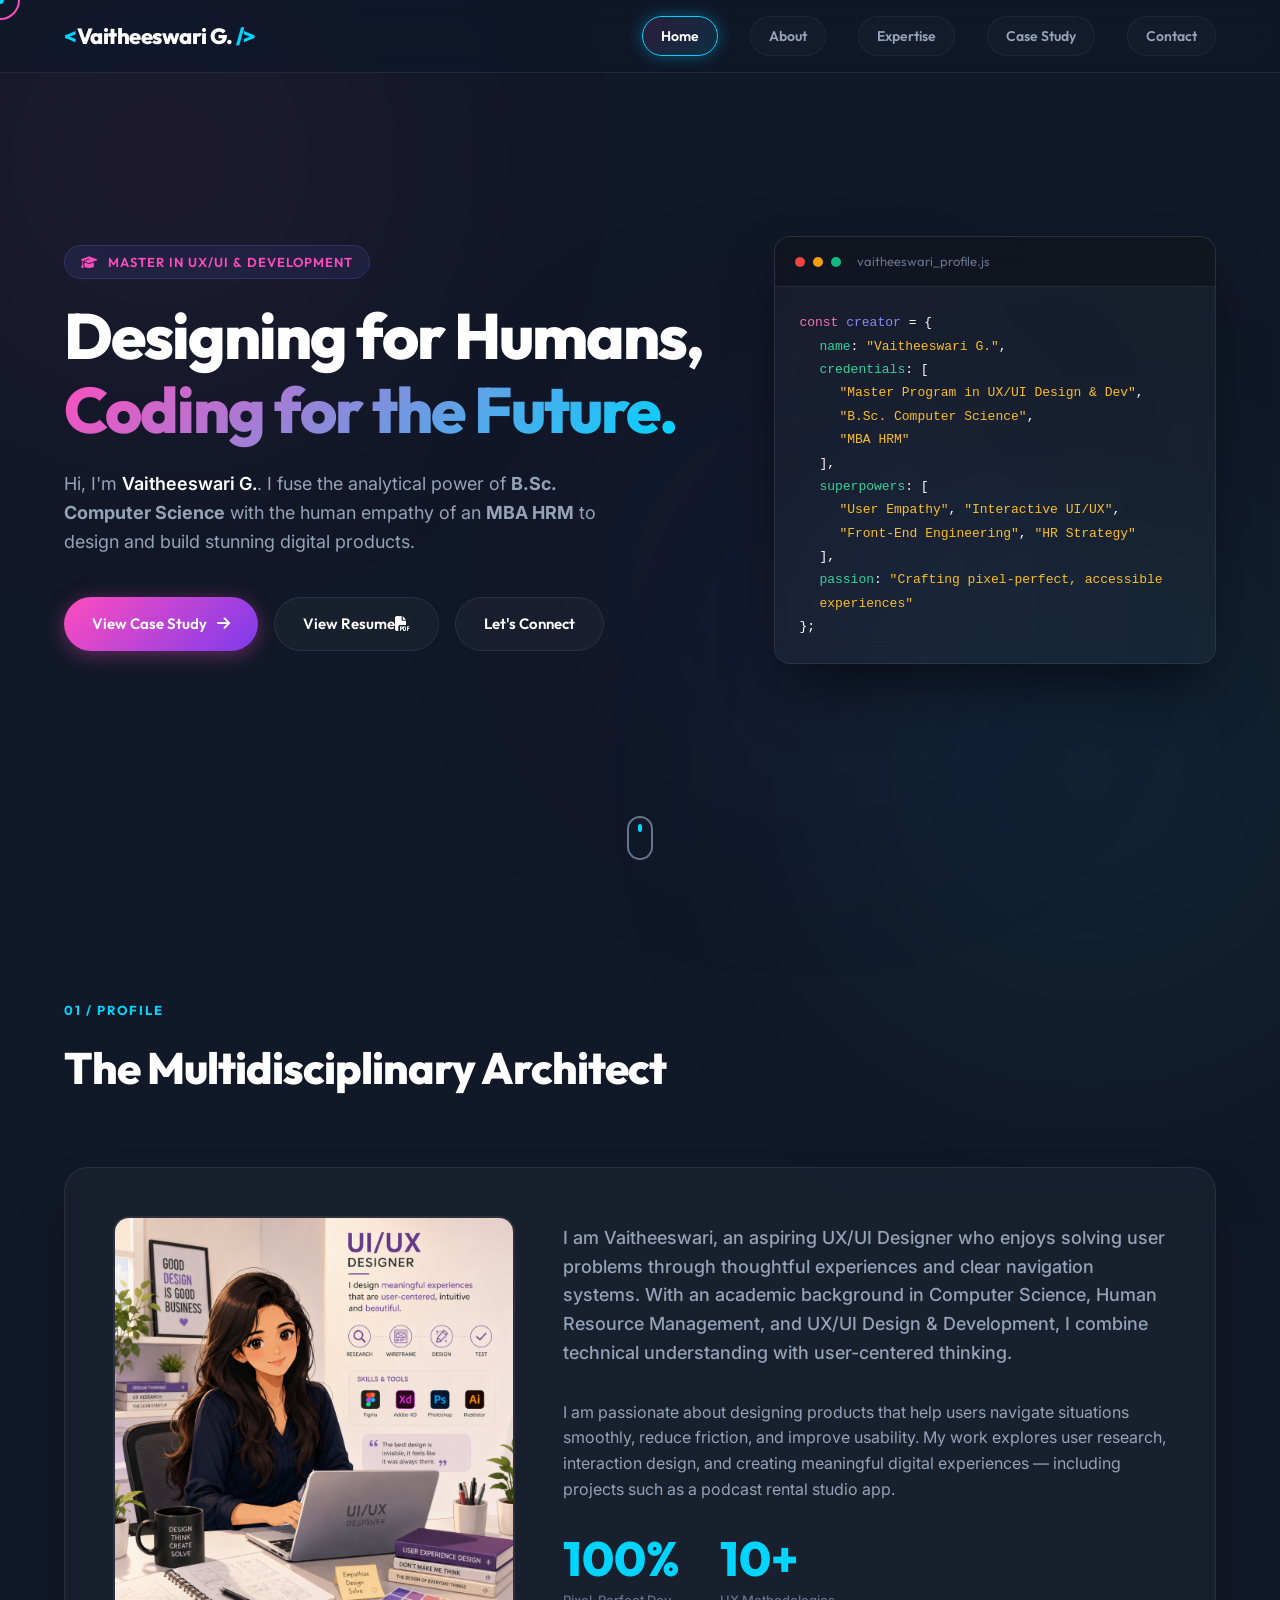
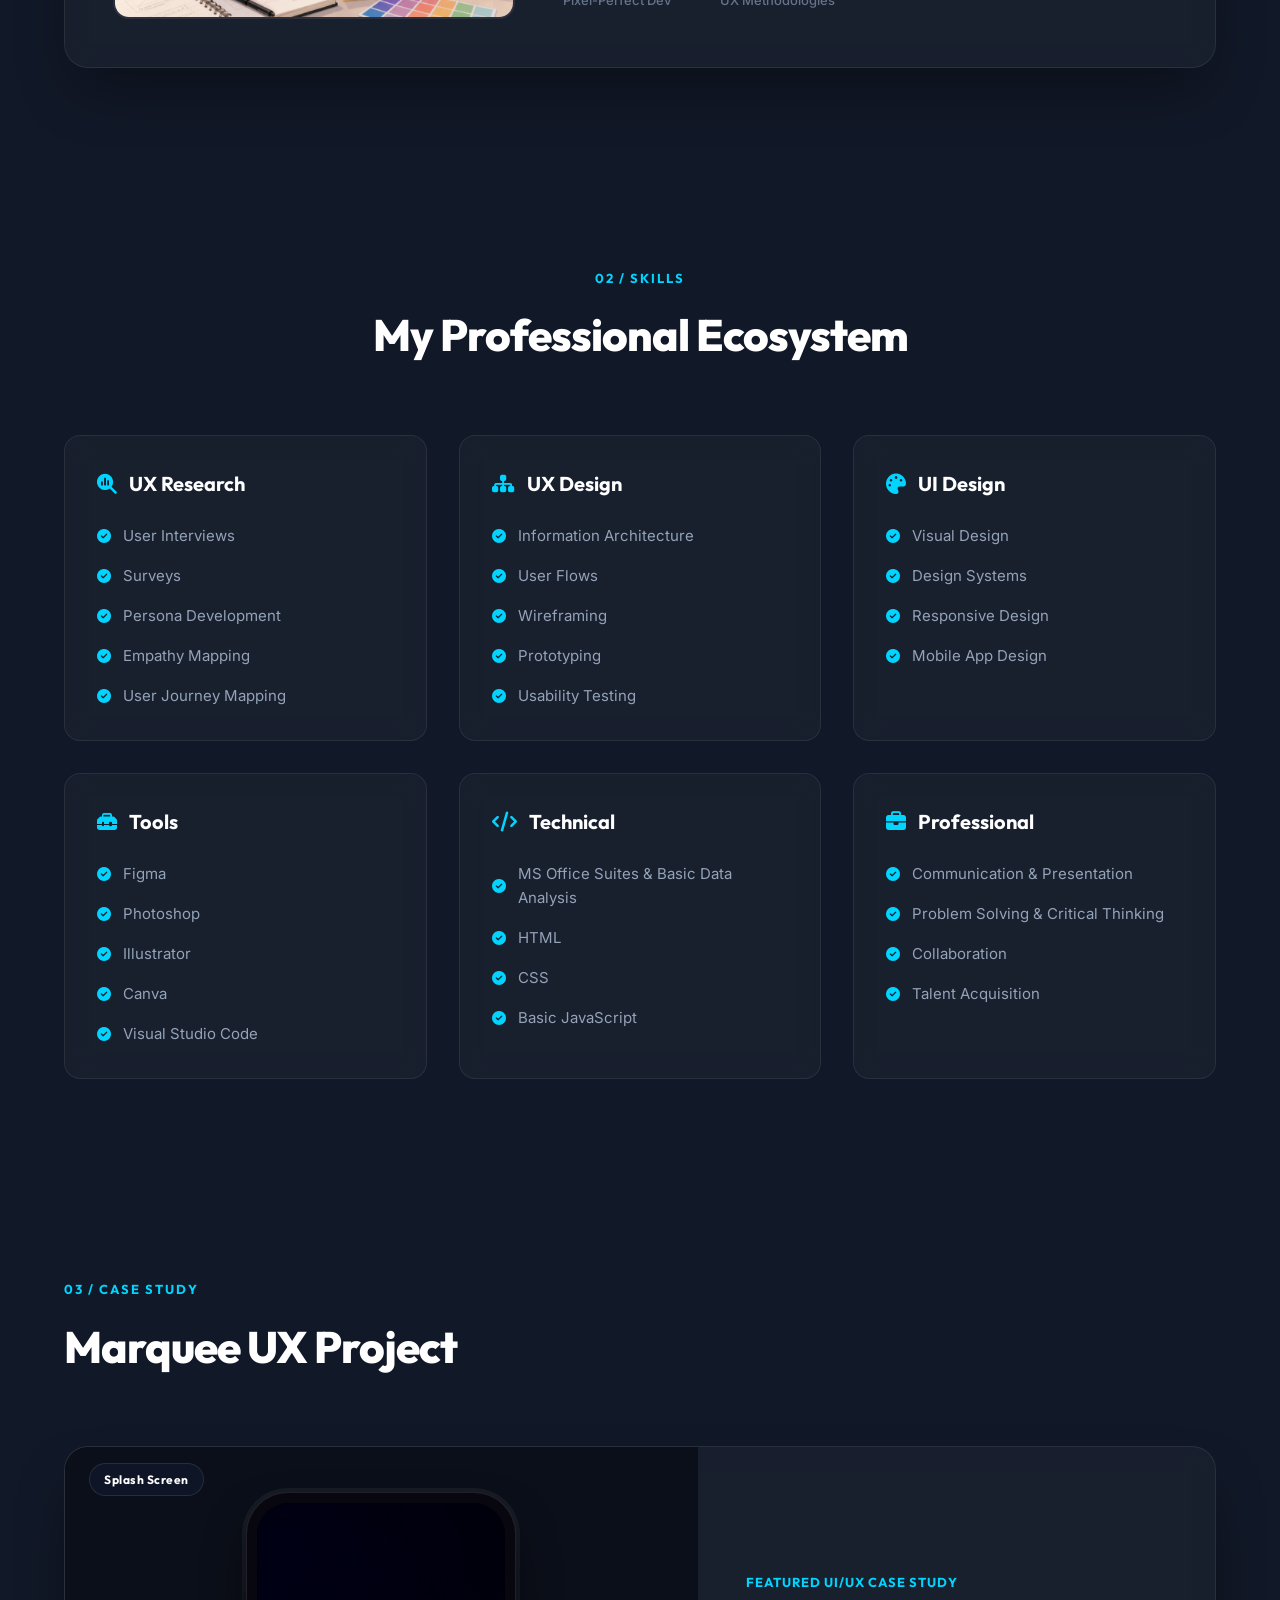
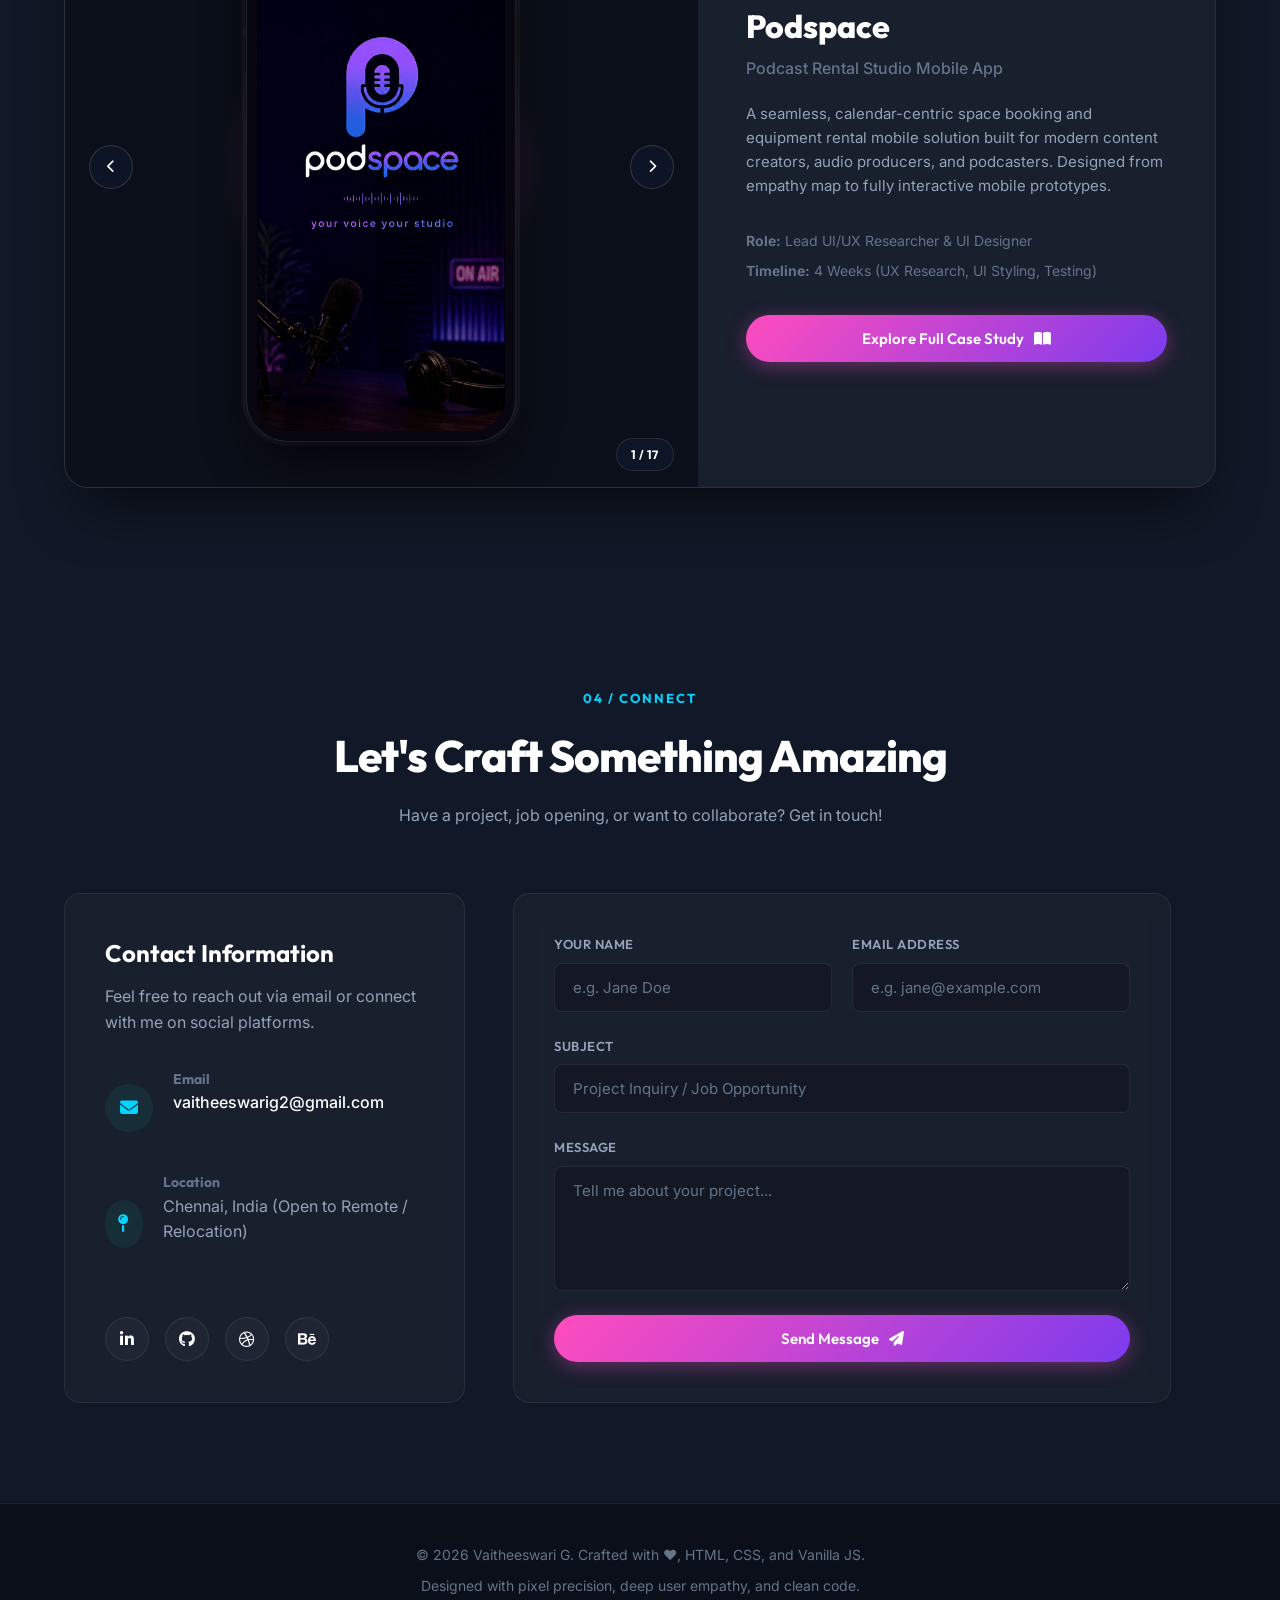
==== commit 06026b69: "Update LinkedIn profile link in contact section" ====
--- a/index.html
+++ b/index.html
@@ -312,7 +312,7 @@
                             </li>
                         </ul>
                         <div class="social-links">
-                            <a href="#" class="social-btn" aria-label="LinkedIn Profile"><i class="fa-brands fa-linkedin-in"></i></a>
+                            <a href="https://www.linkedin.com/in/vaitheeswari-g" target="_blank" rel="noopener noreferrer" class="social-btn" aria-label="LinkedIn Profile"><i class="fa-brands fa-linkedin-in"></i></a>
                             <a href="#" class="social-btn" aria-label="GitHub Profile"><i class="fa-brands fa-github"></i></a>
                             <a href="#" class="social-btn" aria-label="Dribbble Profile"><i class="fa-brands fa-dribbble"></i></a>
                             <a href="#" class="social-btn" aria-label="Behance Profile"><i class="fa-brands fa-behance"></i></a>
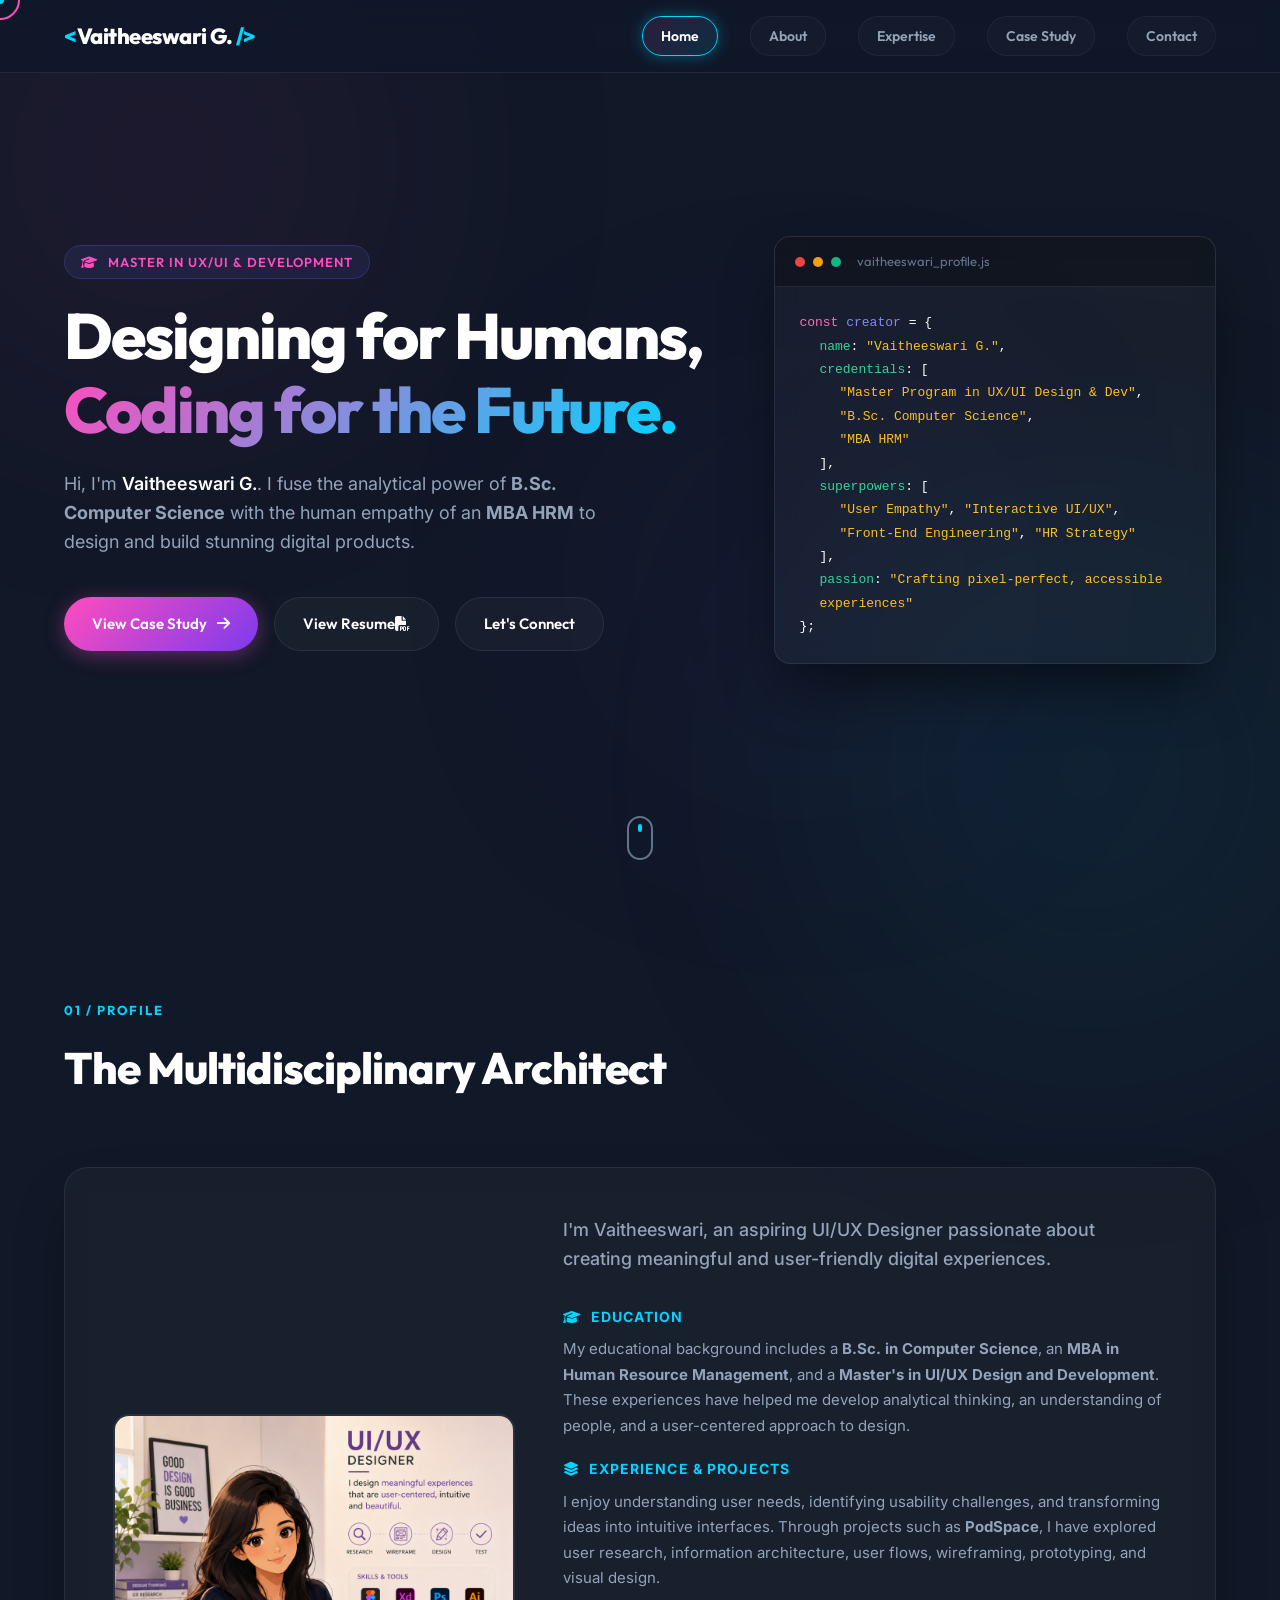
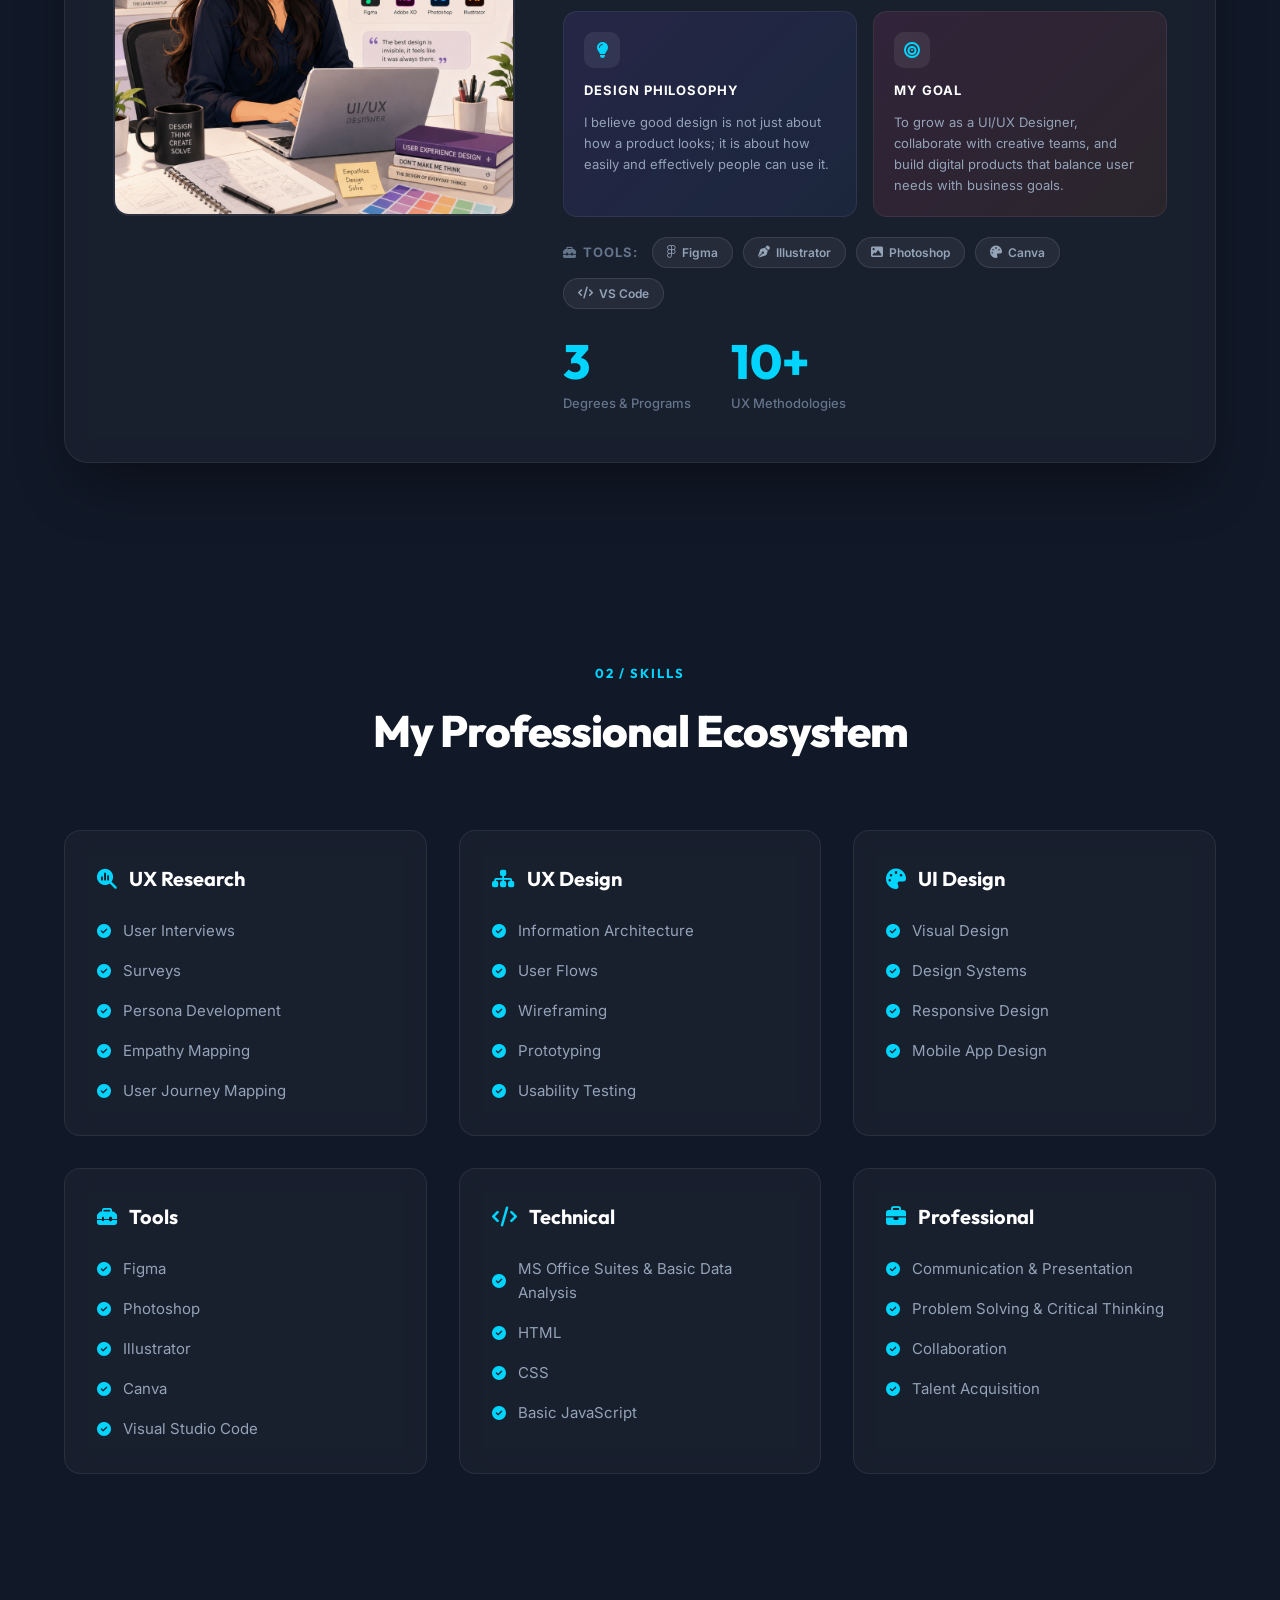
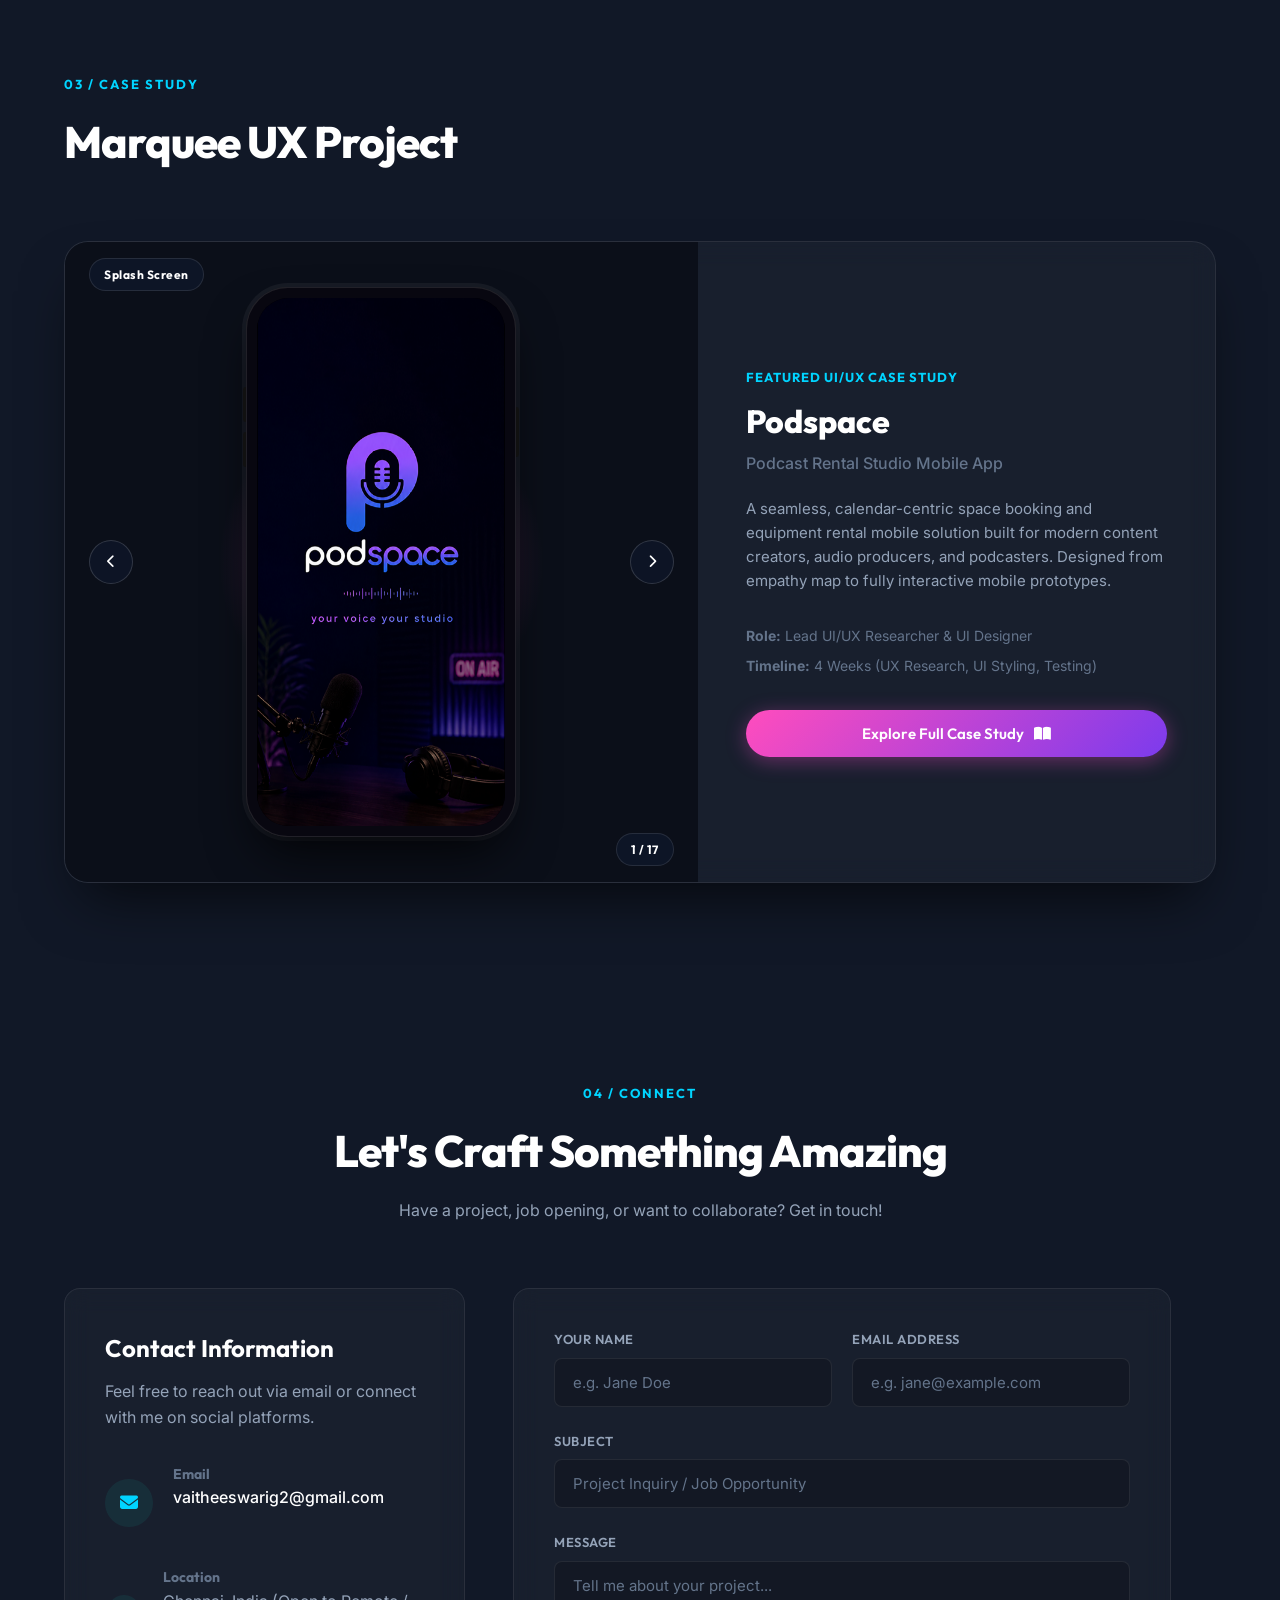
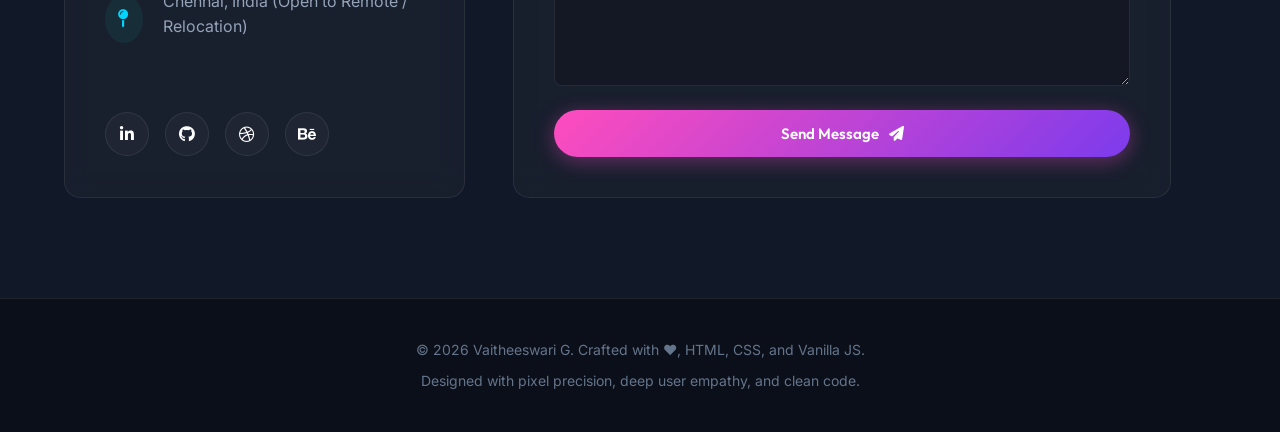
==== commit a8aab429: "Update About section with full bio, design philosophy, goal, and tools" ====
--- a/index.html
+++ b/index.html
@@ -123,15 +123,49 @@
                     </div>
                     <div class="about-card-content">
                         <p class="lead-paragraph">
-                            I am Vaitheeswari, an aspiring UX/UI Designer who enjoys solving user problems through thoughtful experiences and clear navigation systems. With an academic background in Computer Science, Human Resource Management, and UX/UI Design & Development, I combine technical understanding with user-centered thinking.
+                            I'm Vaitheeswari, an aspiring UI/UX Designer passionate about creating meaningful and user-friendly digital experiences.
                         </p>
-                        <p>
-                            I am passionate about designing products that help users navigate situations smoothly, reduce friction, and improve usability. My work explores user research, interaction design, and creating meaningful digital experiences — including projects such as a podcast rental studio app.
-                        </p>
+
+                        <div class="about-block">
+                            <h4 class="about-block-title"><i class="fa-solid fa-graduation-cap"></i> Education</h4>
+                            <p>
+                                My educational background includes a <strong>B.Sc. in Computer Science</strong>, an <strong>MBA in Human Resource Management</strong>, and a <strong>Master's in UI/UX Design and Development</strong>. These experiences have helped me develop analytical thinking, an understanding of people, and a user-centered approach to design.
+                            </p>
+                        </div>
+
+                        <div class="about-block">
+                            <h4 class="about-block-title"><i class="fa-solid fa-layer-group"></i> Experience &amp; Projects</h4>
+                            <p>
+                                I enjoy understanding user needs, identifying usability challenges, and transforming ideas into intuitive interfaces. Through projects such as <strong>PodSpace</strong>, I have explored user research, information architecture, user flows, wireframing, prototyping, and visual design.
+                            </p>
+                        </div>
+
+                        <div class="about-philosophy-goal-row">
+                            <div class="about-highlight-card philosophy-card">
+                                <span class="about-highlight-icon"><i class="fa-solid fa-lightbulb"></i></span>
+                                <h4>Design Philosophy</h4>
+                                <p>I believe good design is not just about how a product looks; it is about how easily and effectively people can use it.</p>
+                            </div>
+                            <div class="about-highlight-card goal-card-about">
+                                <span class="about-highlight-icon"><i class="fa-solid fa-bullseye"></i></span>
+                                <h4>My Goal</h4>
+                                <p>To grow as a UI/UX Designer, collaborate with creative teams, and build digital products that balance user needs with business goals.</p>
+                            </div>
+                        </div>
+
+                        <div class="about-tools-row">
+                            <span class="tools-label"><i class="fa-solid fa-toolbox"></i> Tools:</span>
+                            <span class="tool-chip"><i class="fa-brands fa-figma"></i> Figma</span>
+                            <span class="tool-chip"><i class="fa-solid fa-pen-nib"></i> Illustrator</span>
+                            <span class="tool-chip"><i class="fa-solid fa-image"></i> Photoshop</span>
+                            <span class="tool-chip"><i class="fa-solid fa-palette"></i> Canva</span>
+                            <span class="tool-chip"><i class="fa-solid fa-code"></i> VS Code</span>
+                        </div>
+
                         <div class="stats-row">
                             <div class="stat-box">
-                                <span class="stat-num">100%</span>
-                                <span class="stat-label">Pixel-Perfect Dev</span>
+                                <span class="stat-num">3</span>
+                                <span class="stat-label">Degrees &amp; Programs</span>
                             </div>
                             <div class="stat-box">
                                 <span class="stat-num">10+</span>
--- a/style.css
+++ b/style.css
@@ -716,6 +716,138 @@
     margin-top: 8px;
     font-weight: 500;
 }
+
+/* --- About Blocks (Education / Experience) --- */
+.about-block {
+    margin-bottom: 20px;
+}
+
+.about-block-title {
+    font-size: 14px;
+    font-weight: 700;
+    letter-spacing: 0.08em;
+    text-transform: uppercase;
+    color: var(--accent);
+    margin-bottom: 8px;
+    display: flex;
+    align-items: center;
+    gap: 8px;
+}
+
+.about-block p {
+    color: var(--text-secondary);
+    margin-bottom: 0 !important;
+    font-size: 15px;
+    line-height: 1.7;
+}
+
+/* --- Philosophy & Goal Cards Row --- */
+.about-philosophy-goal-row {
+    display: grid;
+    grid-template-columns: 1fr 1fr;
+    gap: 16px;
+    margin-bottom: 20px;
+}
+
+.about-highlight-card {
+    border-radius: 14px;
+    padding: 20px;
+    position: relative;
+    display: flex;
+    flex-direction: column;
+    gap: 8px;
+    border: 1px solid rgba(255, 255, 255, 0.07);
+    transition: var(--transition-smooth);
+}
+
+.philosophy-card {
+    background: linear-gradient(135deg, rgba(139, 92, 246, 0.12), rgba(59, 130, 246, 0.08));
+}
+
+.goal-card-about {
+    background: linear-gradient(135deg, rgba(236, 72, 153, 0.12), rgba(249, 115, 22, 0.08));
+}
+
+.about-highlight-card:hover {
+    transform: translateY(-2px);
+    border-color: rgba(255, 255, 255, 0.14);
+}
+
+.about-highlight-icon {
+    width: 36px;
+    height: 36px;
+    border-radius: 10px;
+    display: flex;
+    align-items: center;
+    justify-content: center;
+    font-size: 16px;
+    background: rgba(255,255,255,0.07);
+    color: var(--accent);
+    margin-bottom: 4px;
+}
+
+.about-highlight-card h4 {
+    font-size: 13px;
+    font-weight: 700;
+    text-transform: uppercase;
+    letter-spacing: 0.07em;
+    color: var(--text-primary);
+    margin-bottom: 4px;
+}
+
+.about-highlight-card p {
+    color: var(--text-secondary);
+    font-size: 13px;
+    line-height: 1.6;
+    margin-bottom: 0 !important;
+}
+
+/* --- Tools Row --- */
+.about-tools-row {
+    display: flex;
+    flex-wrap: wrap;
+    align-items: center;
+    gap: 10px;
+    margin-bottom: 28px;
+}
+
+.tools-label {
+    font-size: 13px;
+    font-weight: 700;
+    color: var(--text-muted);
+    text-transform: uppercase;
+    letter-spacing: 0.07em;
+    display: flex;
+    align-items: center;
+    gap: 6px;
+    margin-right: 4px;
+}
+
+.tool-chip {
+    display: inline-flex;
+    align-items: center;
+    gap: 6px;
+    padding: 5px 14px;
+    border-radius: 50px;
+    font-size: 12px;
+    font-weight: 600;
+    background: rgba(255, 255, 255, 0.06);
+    border: 1px solid rgba(255, 255, 255, 0.1);
+    color: var(--text-secondary);
+    transition: var(--transition-smooth);
+}
+
+.tool-chip:hover {
+    background: rgba(139, 92, 246, 0.18);
+    border-color: var(--accent);
+    color: var(--text-primary);
+}
+
+@media (max-width: 640px) {
+    .about-philosophy-goal-row {
+        grid-template-columns: 1fr;
+    }
+}
 @media (max-width: 991px) {
     .about-premium-card {
         grid-template-columns: 1fr;
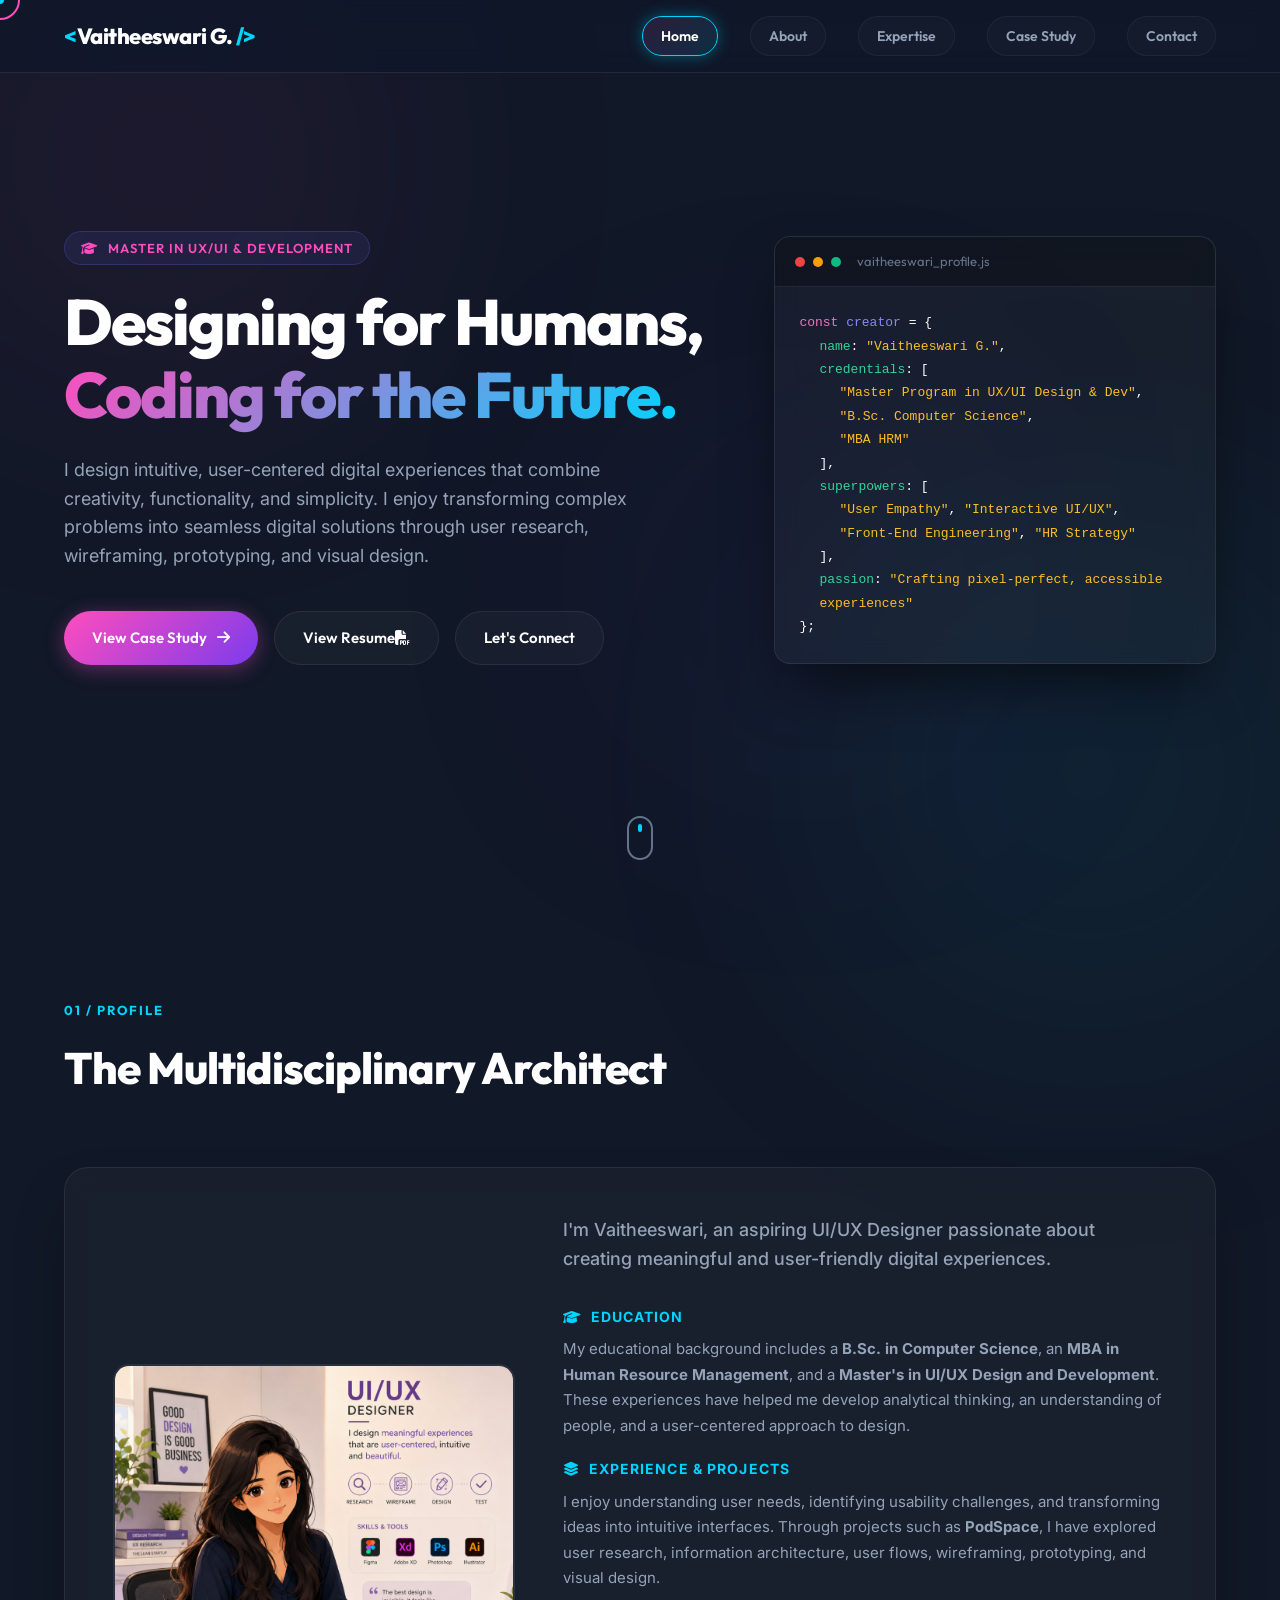
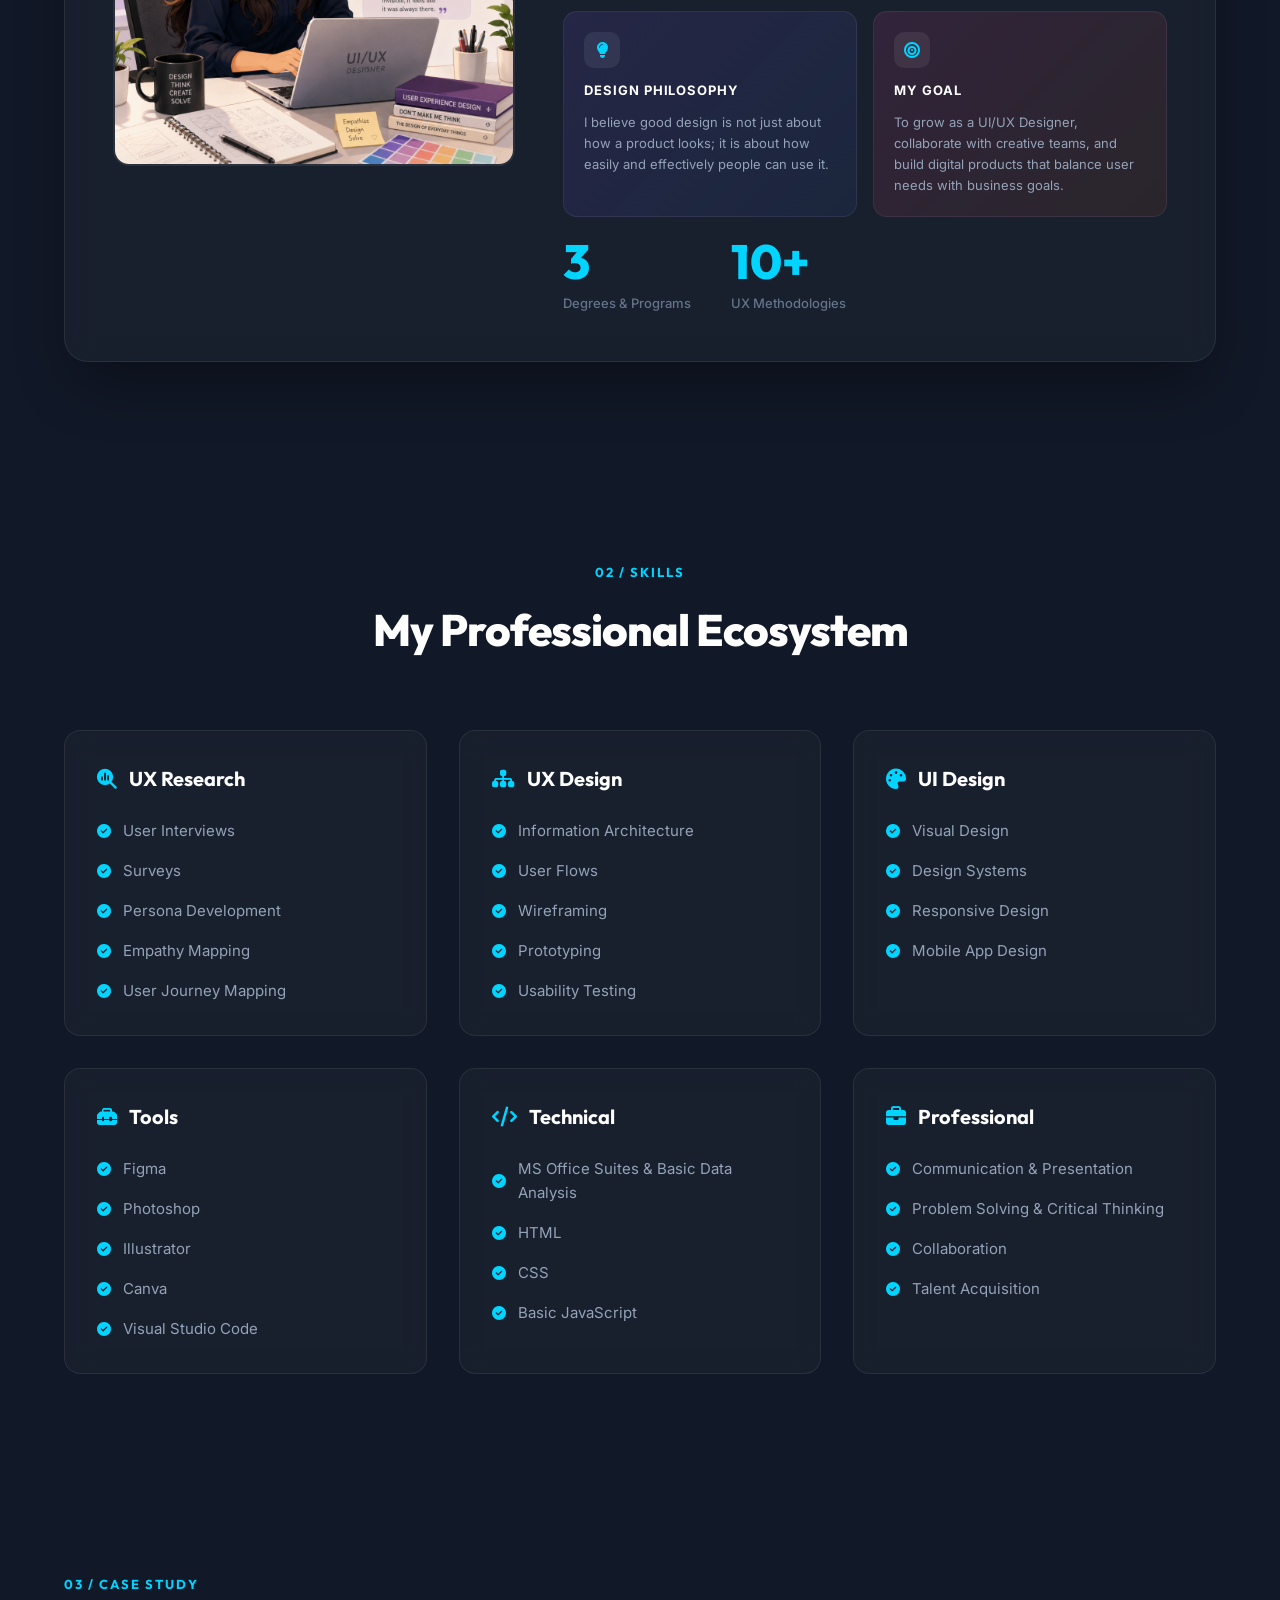
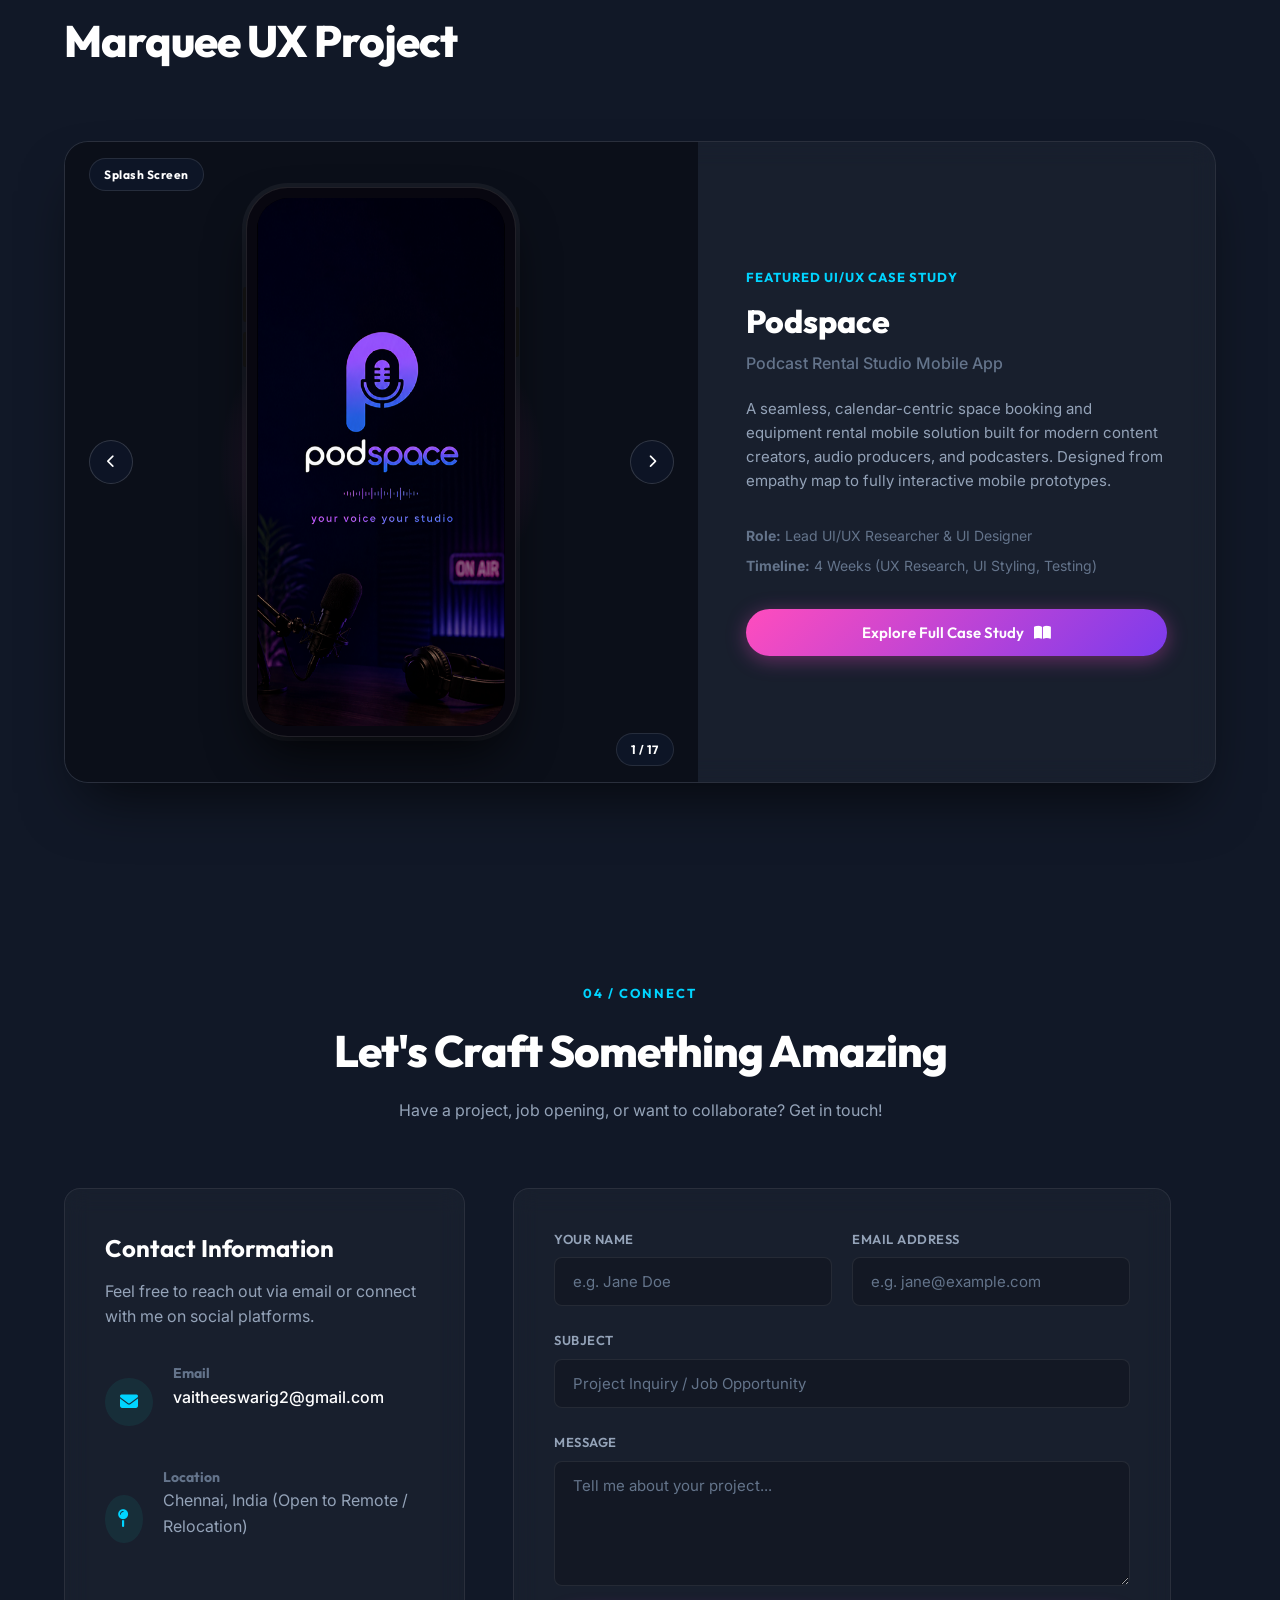
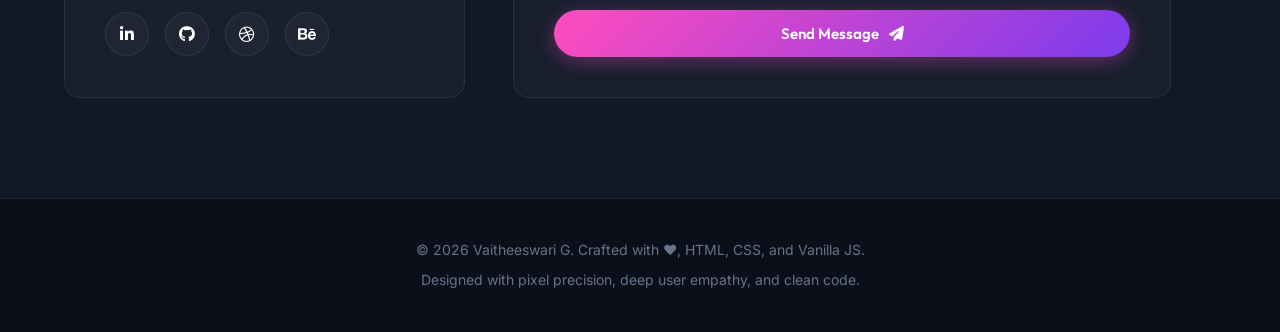
==== commit c23e24b6: "Update hero subtitle with design philosophy; remove tools row from About section" ====
--- a/index.html
+++ b/index.html
@@ -58,7 +58,7 @@
                         <span class="gradient-text">Coding for the Future.</span>
                     </h1>
                     <p class="hero-subtitle">
-                        Hi, I'm <strong class="highlight">Vaitheeswari G.</strong>. I fuse the analytical power of <strong>B.Sc. Computer Science</strong> with the human empathy of an <strong>MBA HRM</strong> to design and build stunning digital products.
+                        I design intuitive, user-centered digital experiences that combine creativity, functionality, and simplicity. I enjoy transforming complex problems into seamless digital solutions through user research, wireframing, prototyping, and visual design.
                     </p>
                     <div class="hero-actions">
                         <a href="#portfolio" class="btn btn-primary">
@@ -153,14 +153,6 @@
                             </div>
                         </div>
 
-                        <div class="about-tools-row">
-                            <span class="tools-label"><i class="fa-solid fa-toolbox"></i> Tools:</span>
-                            <span class="tool-chip"><i class="fa-brands fa-figma"></i> Figma</span>
-                            <span class="tool-chip"><i class="fa-solid fa-pen-nib"></i> Illustrator</span>
-                            <span class="tool-chip"><i class="fa-solid fa-image"></i> Photoshop</span>
-                            <span class="tool-chip"><i class="fa-solid fa-palette"></i> Canva</span>
-                            <span class="tool-chip"><i class="fa-solid fa-code"></i> VS Code</span>
-                        </div>
 
                         <div class="stats-row">
                             <div class="stat-box">
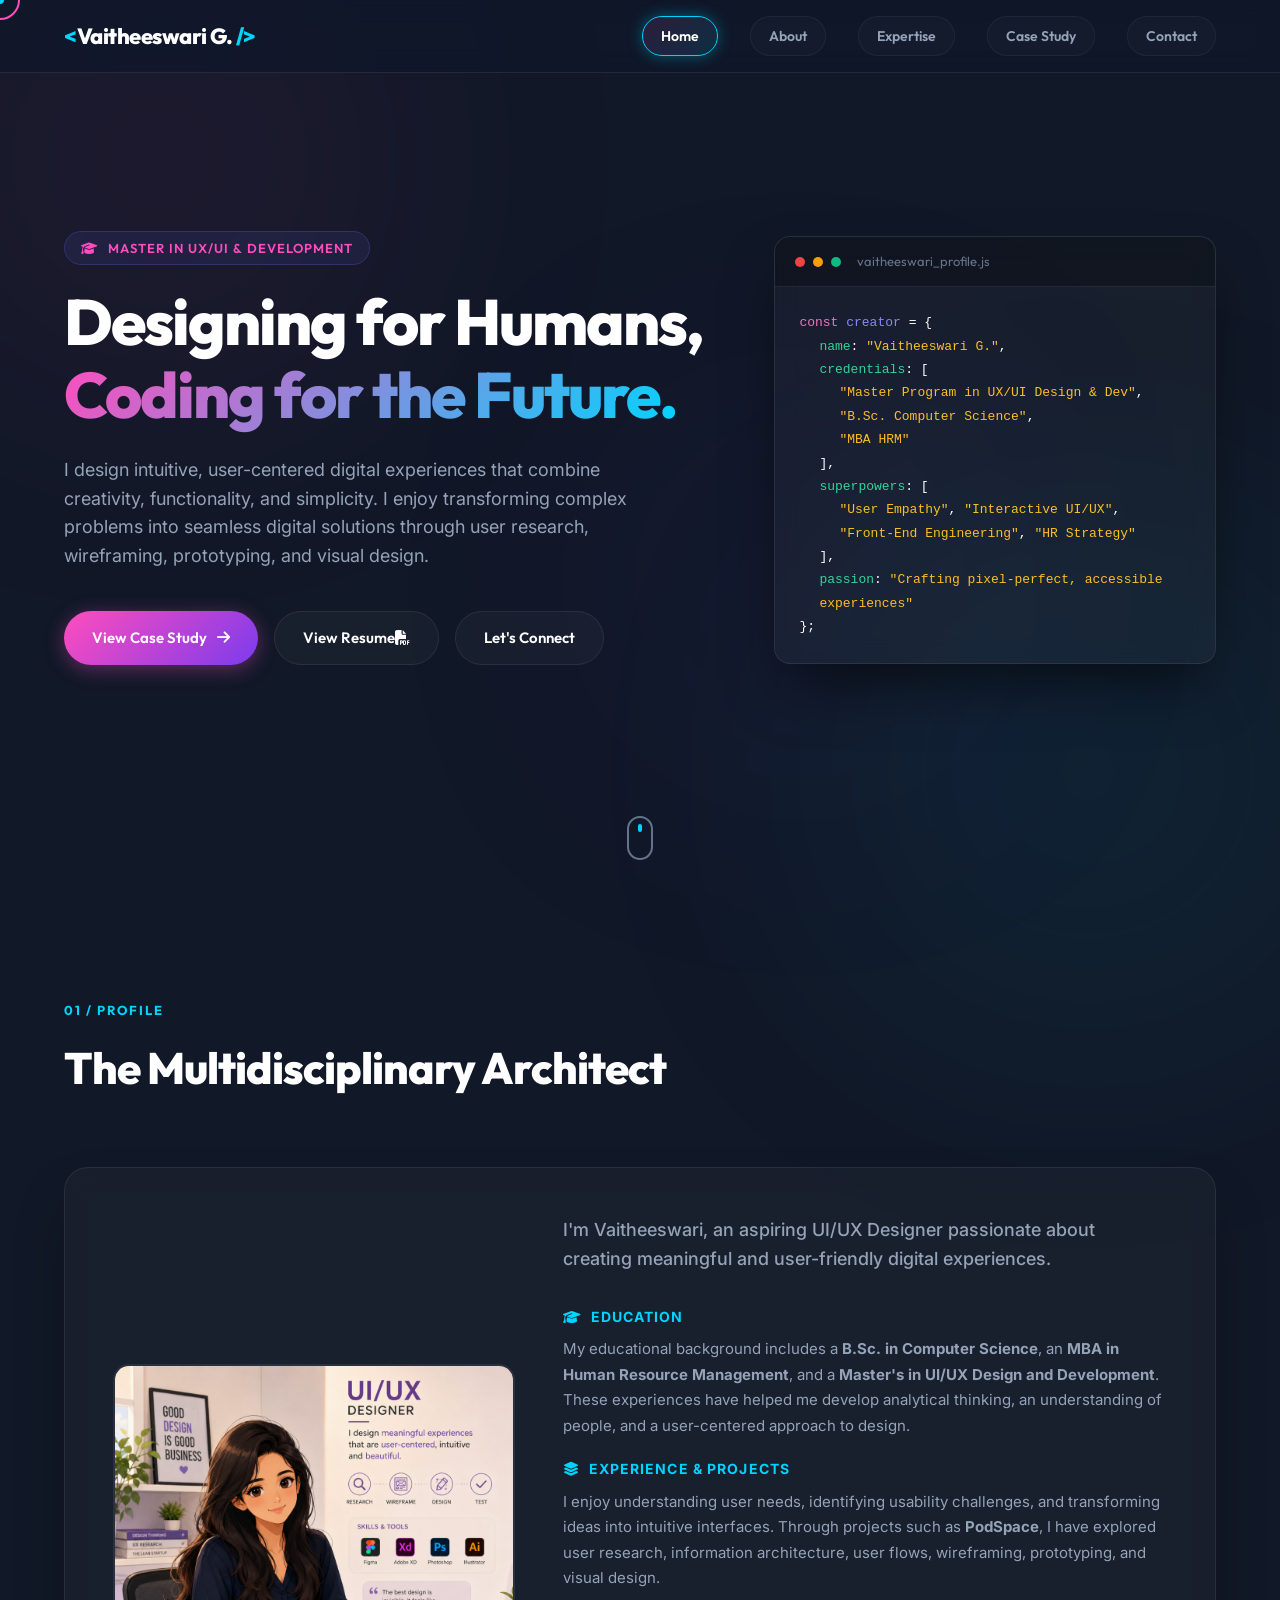
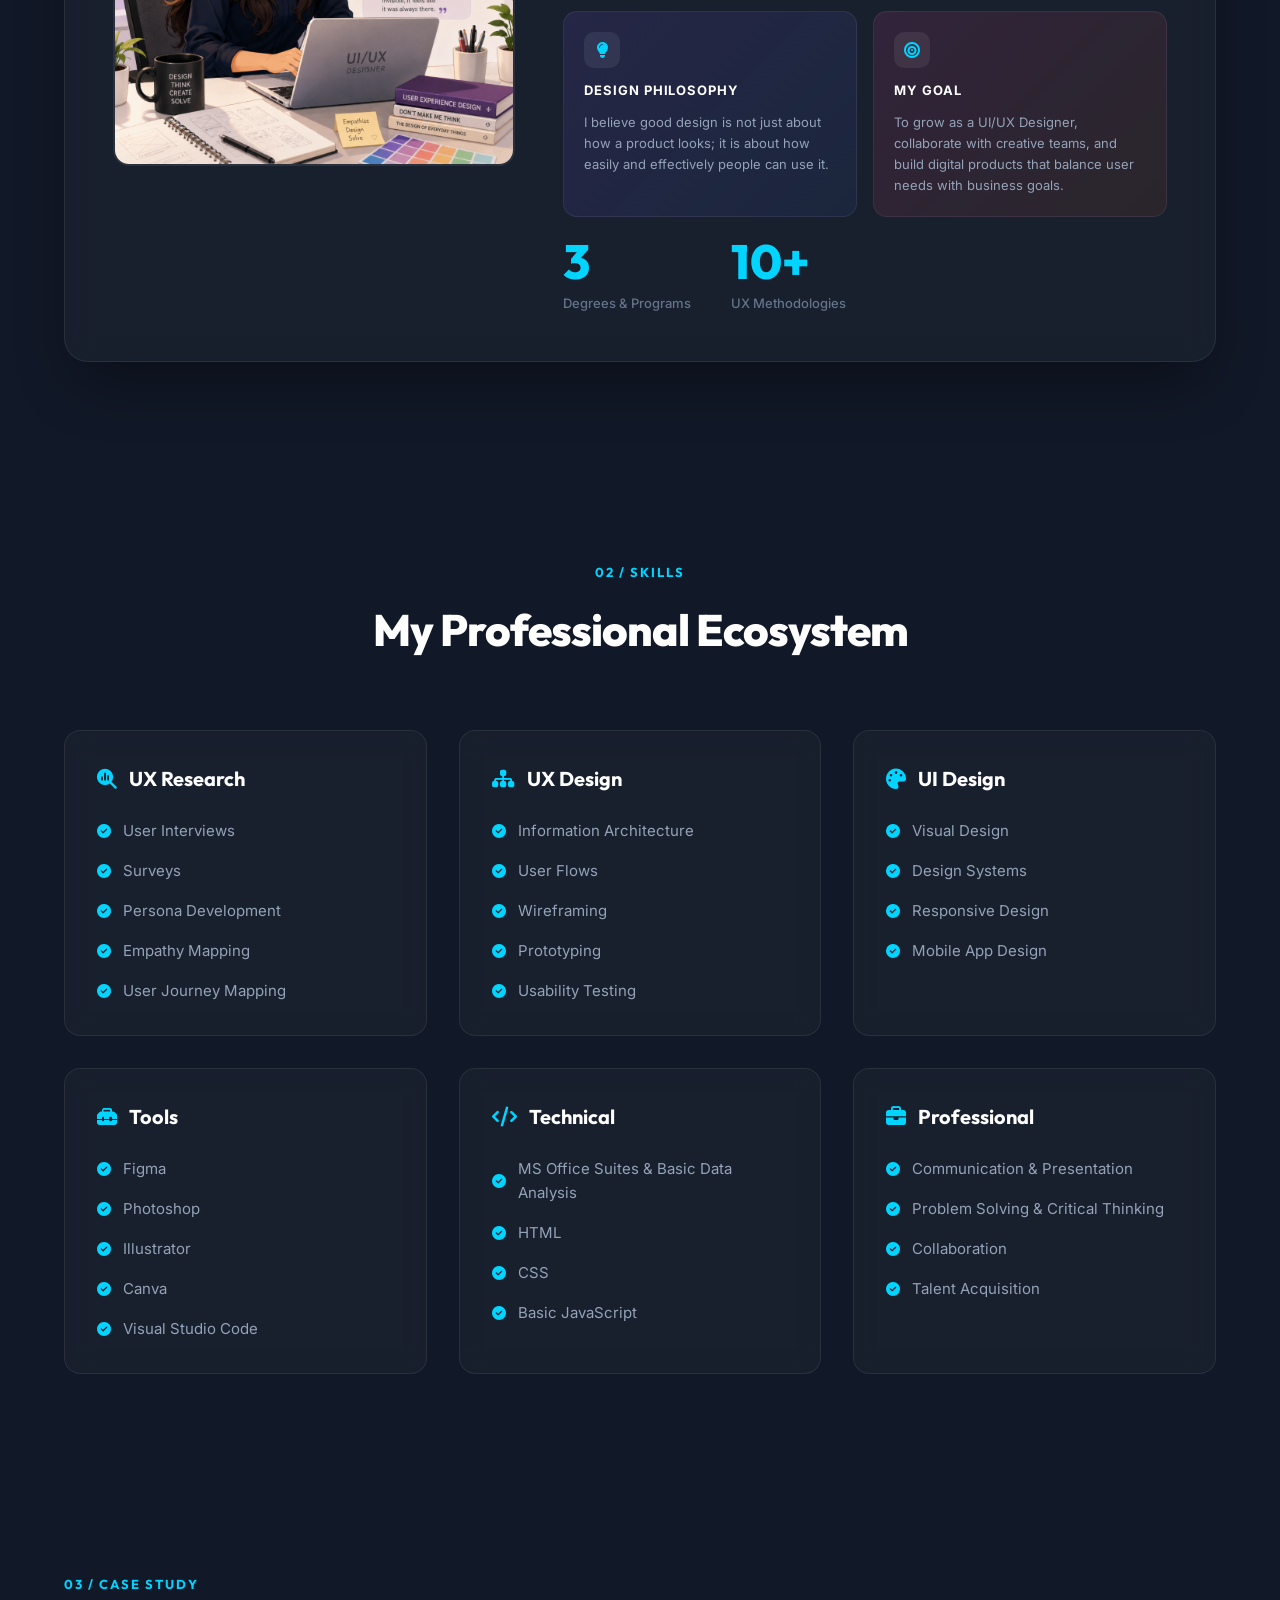
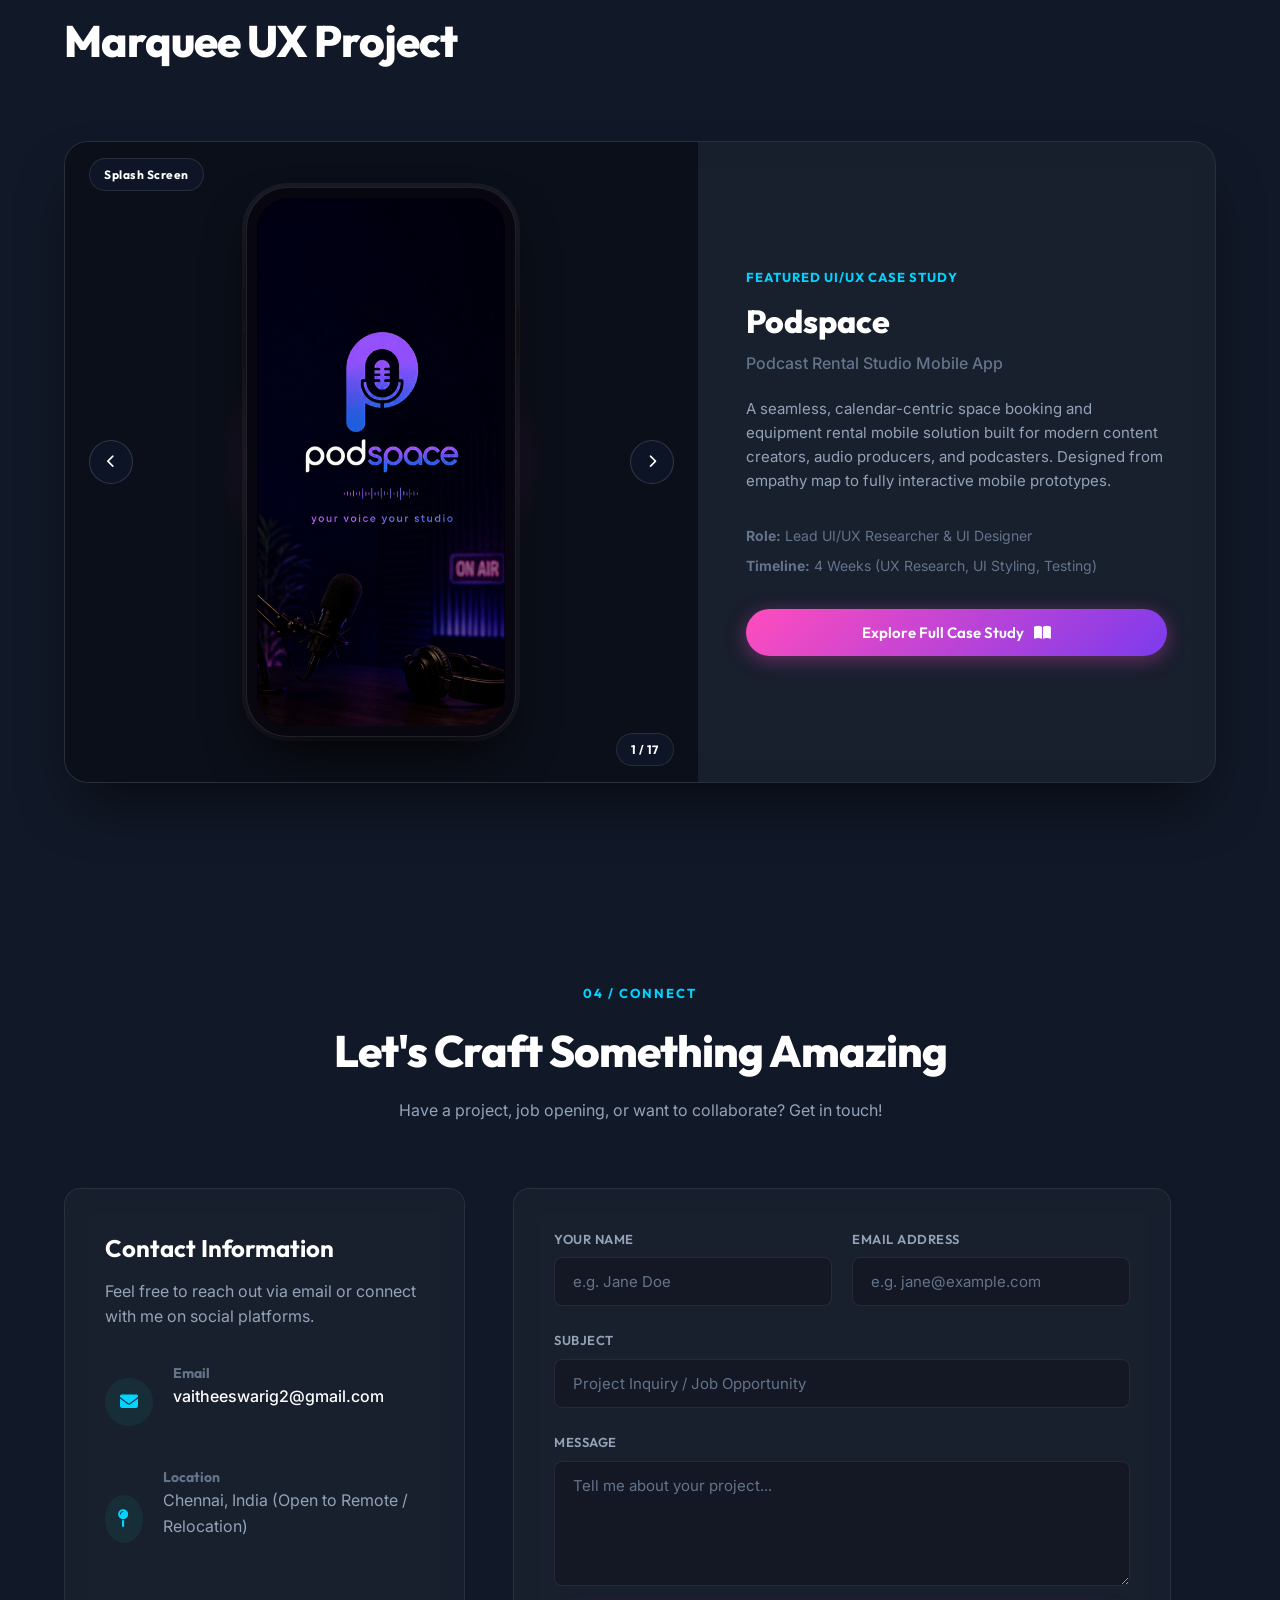
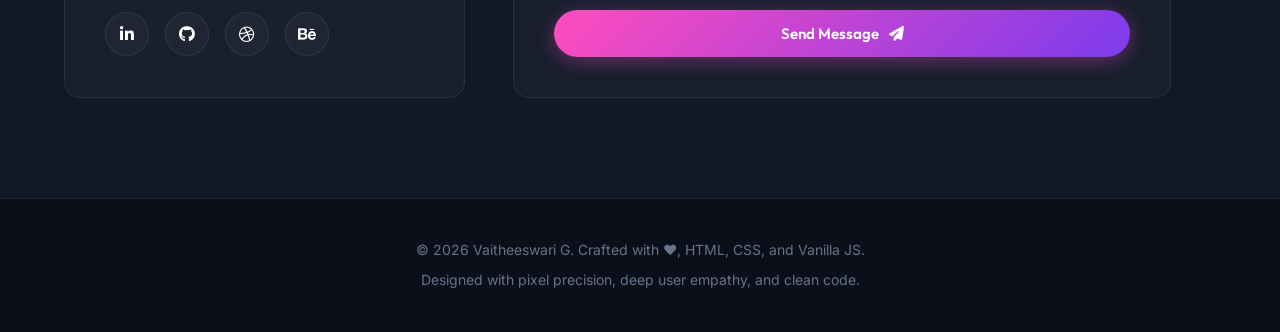
==== commit a68ca4eb: "UX Case Study: Add Problem Statement and Goal content to section 1" ====
--- a/index.html
+++ b/index.html
@@ -392,7 +392,7 @@
                 <!-- Sticky Sidebar navigation -->
                 <aside class="case-study-sidebar">
                     <ul class="sidebar-index">
-                        <li><a href="#cs-problem" class="cs-index-link active"><span class="step-num">01</span> The Opportunity</a></li>
+                        <li><a href="#cs-problem" class="cs-index-link active"><span class="step-num">01</span> Problem Statement</a></li>
                         <li><a href="#cs-user-research" class="cs-index-link"><span class="step-num">02</span> User Research</a></li>
                         <li><a href="#cs-info-arch" class="cs-index-link"><span class="step-num">03</span> Target Persona</a></li>
                         <li><a href="#cs-empathy" class="cs-index-link"><span class="step-num">04</span> Empathy Mapping</a></li>
@@ -405,21 +405,21 @@
 
                 <!-- Main scrollable content -->
                 <div class="case-study-scroll-content">
-                    <!-- Section 1: Opportunity -->
+                    <!-- Section 1: Problem Statement & Goal -->
                     <div class="cs-scroll-section" id="cs-problem">
                         <div class="tab-grid">
                             <div>
-                                <h3>Introduction</h3>
-                                <p class="lead">The primary goal of PodSpace is to create a user-friendly platform that streamlines the studio booking process, reduces booking friction, and helps content creators focus on producing high-quality podcasts.</p>
+                                <h3>Problem Statement</h3>
+                                <p class="lead">Content creators often struggle to find, compare &amp; book podcast studios easily.</p>
                                 
-                                <h3>The Opportunity</h3>
-                                <p>With the rapid growth of content creators and remote podcasters, finding professional, high-end, soundproof studios with premium recording equipment has become extremely chaotic and complex. Most existing solutions are static, lack real-time room availability, require long-drawn email threads, and do not offer customized high-end mic/equipment selection packages.</p>
-                                
+                                <h3>Goal</h3>
+                                <p>To design a platform that helps users discover studios, reserve slots &amp; make payments seamlessly.</p>
+
                                 <h3>Key Goals</h3>
                                 <ul class="bullet-list">
-                                    <li><strong>Seamless Scheduling:</strong> Direct visual calendar selection for soundproof podcast studios.</li>
-                                    <li><strong>Equipment Customization:</strong> Easy hardware bundles addition (e.g. Shure SM7B, Rødecaster Pro II).</li>
-                                    <li><strong>Interactive Space Booking:</strong> Real-time pricing models calculated by hours/slots.</li>
+                                    <li><strong>Discover Studios:</strong> A centralized platform where users can find and compare podcast studios with ease.</li>
+                                    <li><strong>Reserve Slots:</strong> Real-time availability calendar for quick and hassle-free slot reservations.</li>
+                                    <li><strong>Seamless Payments:</strong> Integrated payment flow enabling users to complete bookings in one smooth experience.</li>
                                 </ul>
                             </div>
                             <div class="visual-pane">
@@ -428,22 +428,22 @@
                                     <div class="flow-step">
                                         <div class="step-num">01</div>
                                         <div>
-                                            <h5>Discover Rooms</h5>
-                                            <p>Dynamic sorting by capacity, acoustics, and pricing.</p>
+                                            <h5>Discover Studios</h5>
+                                            <p>Find &amp; compare podcast studios with filters for location, pricing, and amenities.</p>
                                         </div>
                                     </div>
                                     <div class="flow-step">
                                         <div class="step-num">02</div>
                                         <div>
-                                            <h5>Custom Hardware</h5>
-                                            <p>Dynamic addon selectors with real-time bill calculations.</p>
+                                            <h5>Reserve Slots</h5>
+                                            <p>Real-time calendar-based slot booking with instant confirmation.</p>
                                         </div>
                                     </div>
                                     <div class="flow-step">
                                         <div class="step-num">03</div>
                                         <div>
-                                            <h5>Instant Pass</h5>
-                                            <p>NFC/QR-based studio check-in for digital convenience.</p>
+                                            <h5>Make Payments</h5>
+                                            <p>Secure, seamless in-app payment flow for a frictionless checkout.</p>
                                         </div>
                                     </div>
                                 </div>
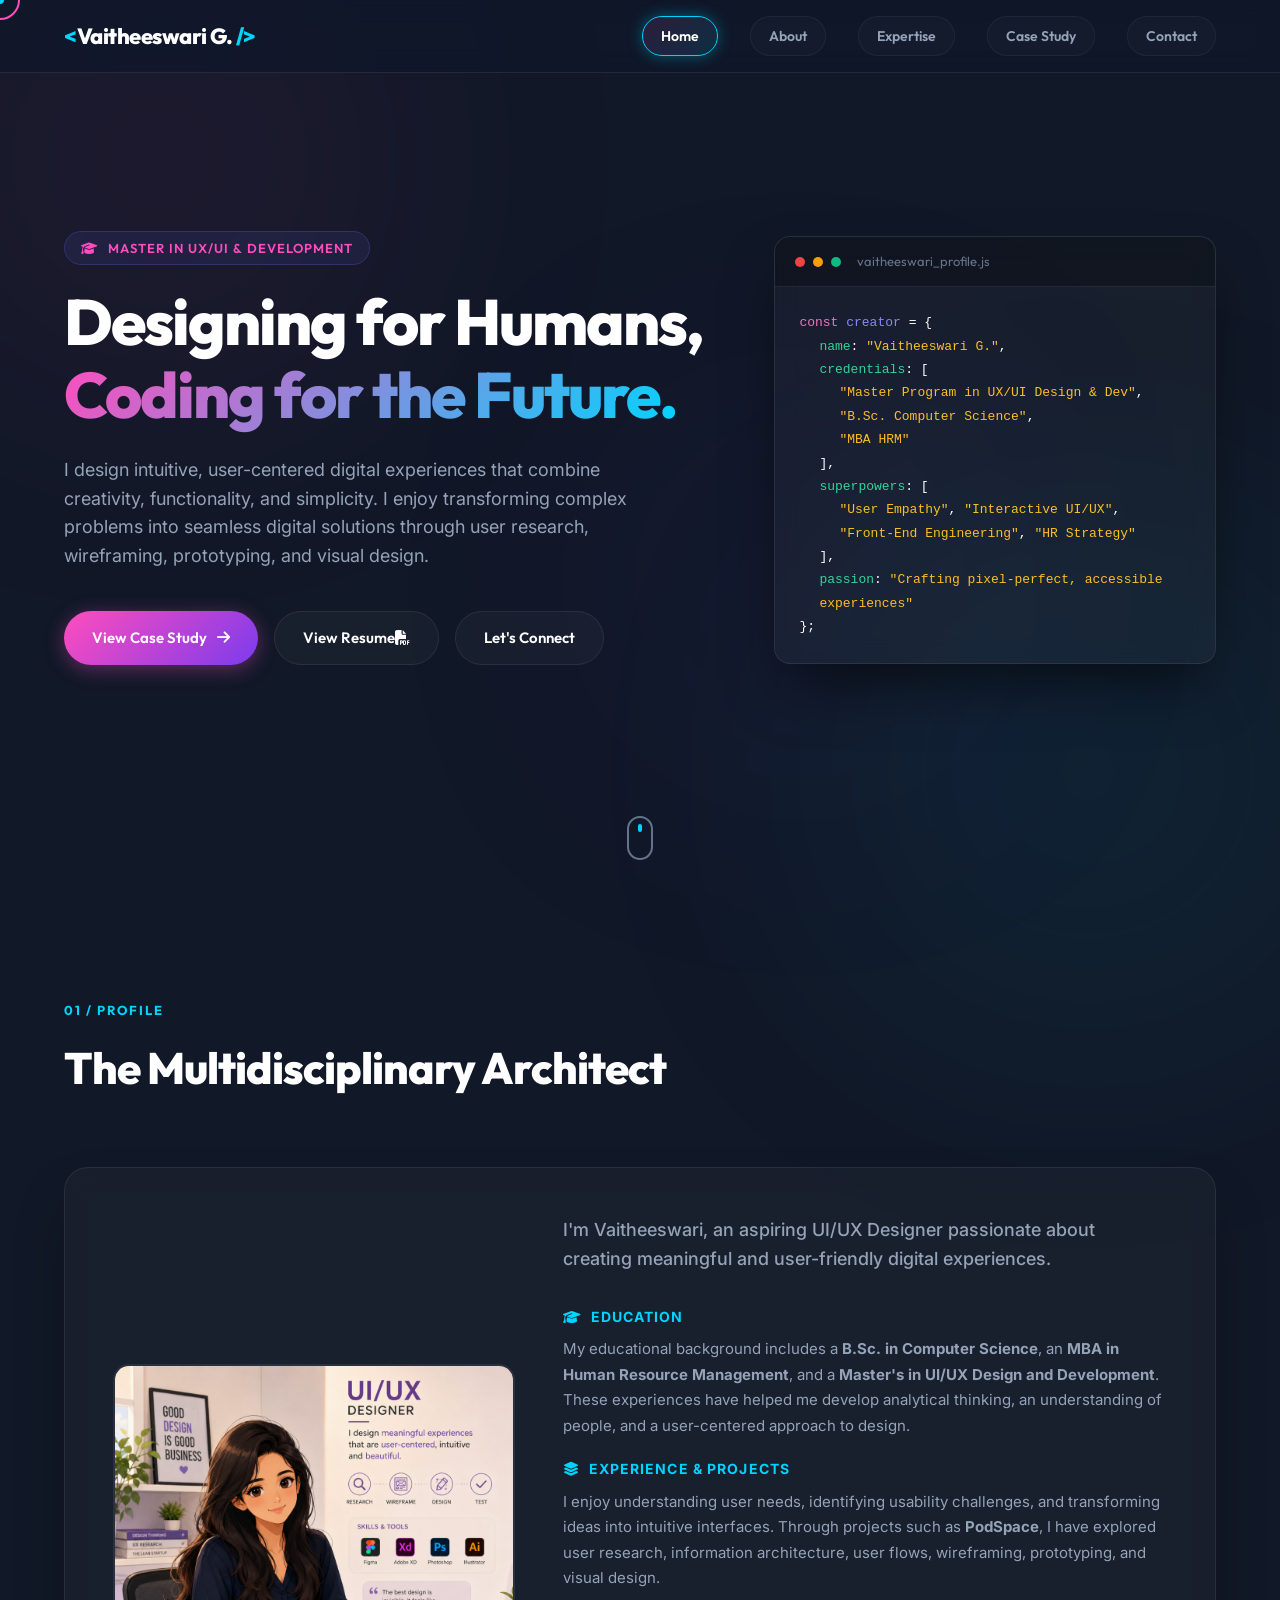
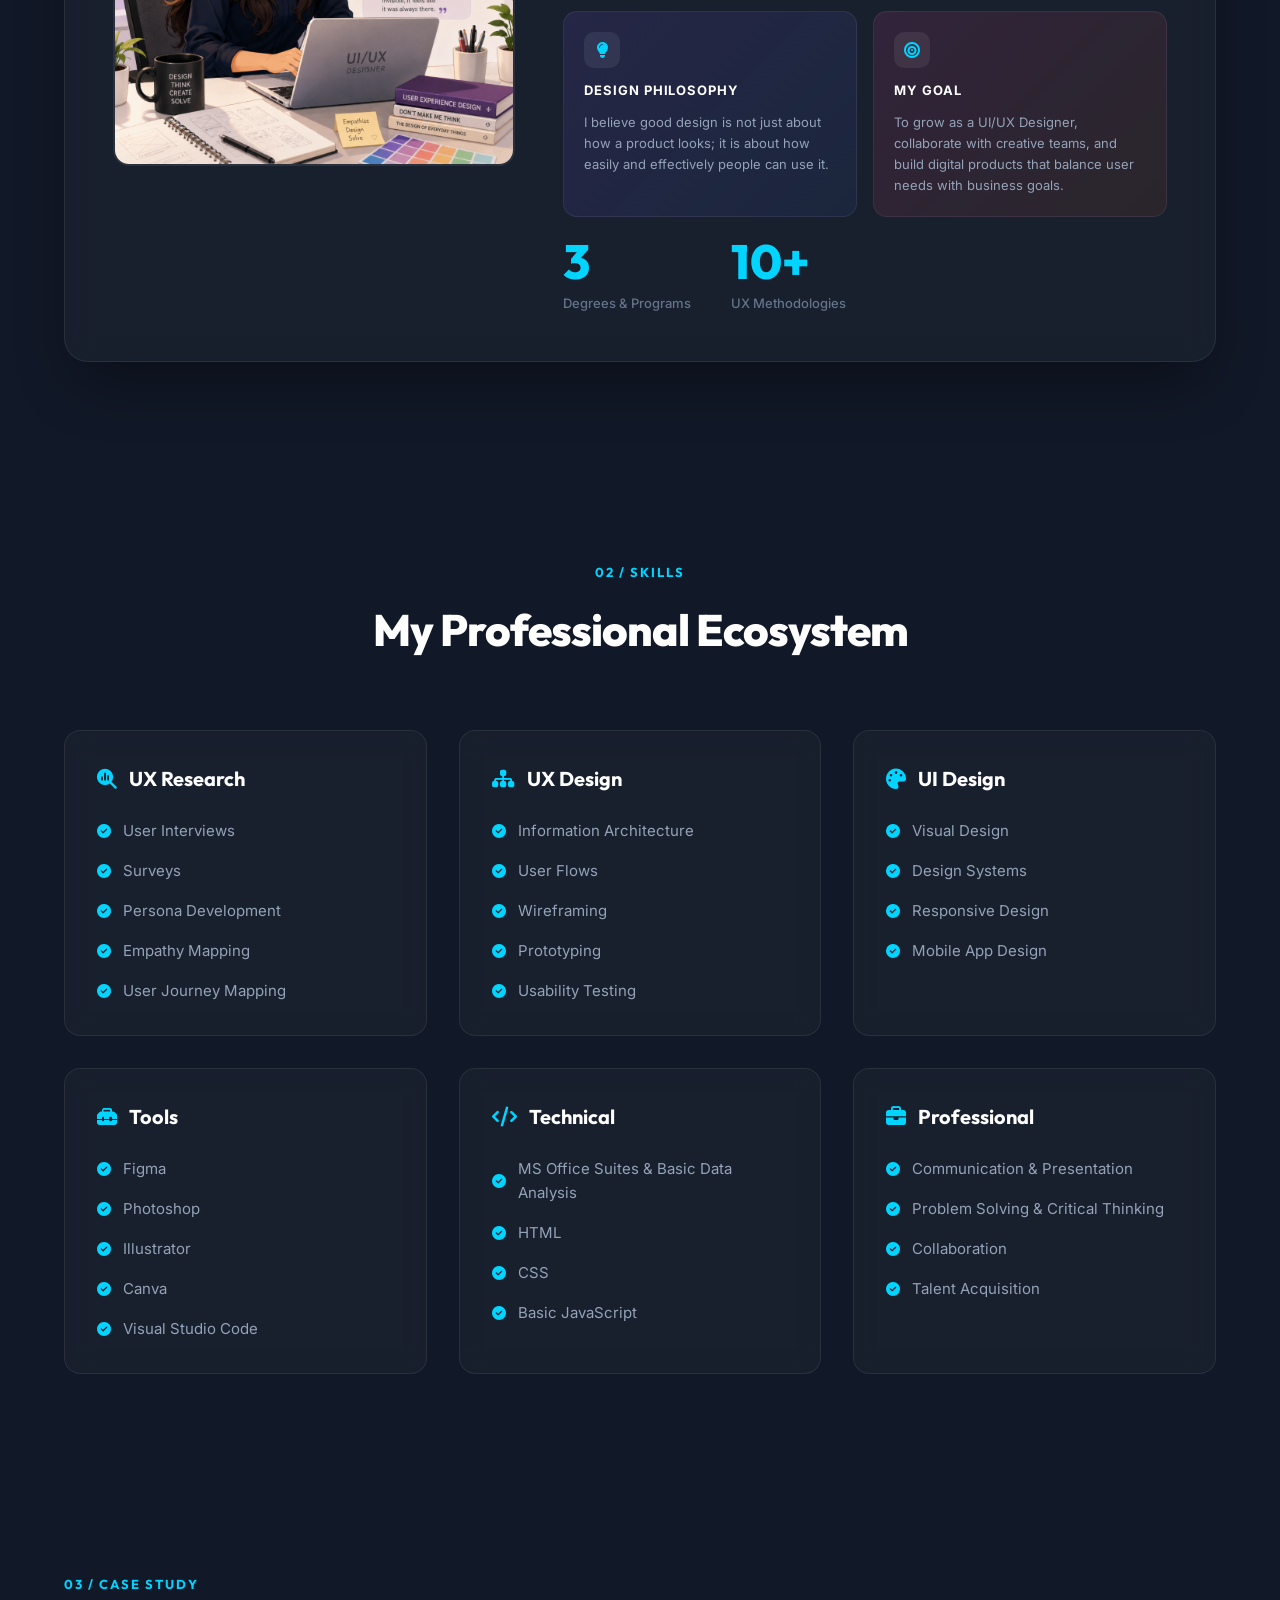
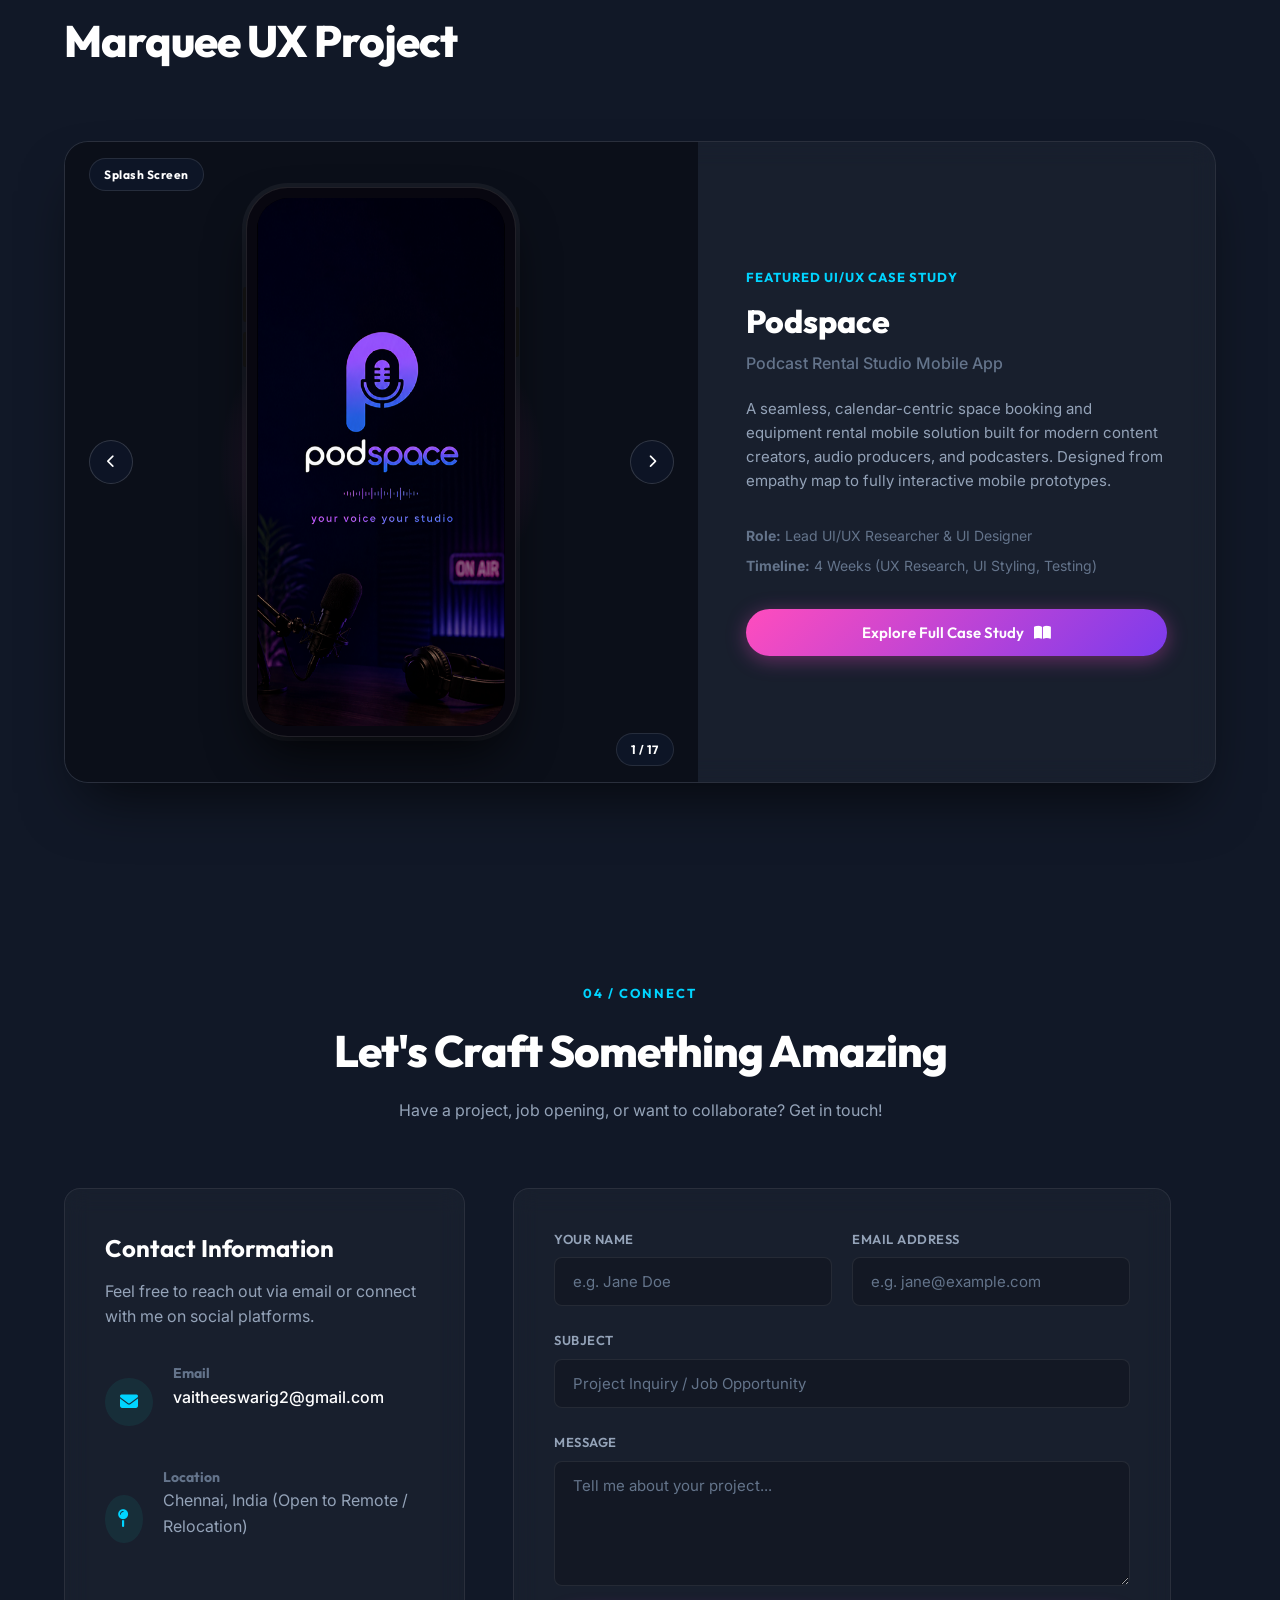
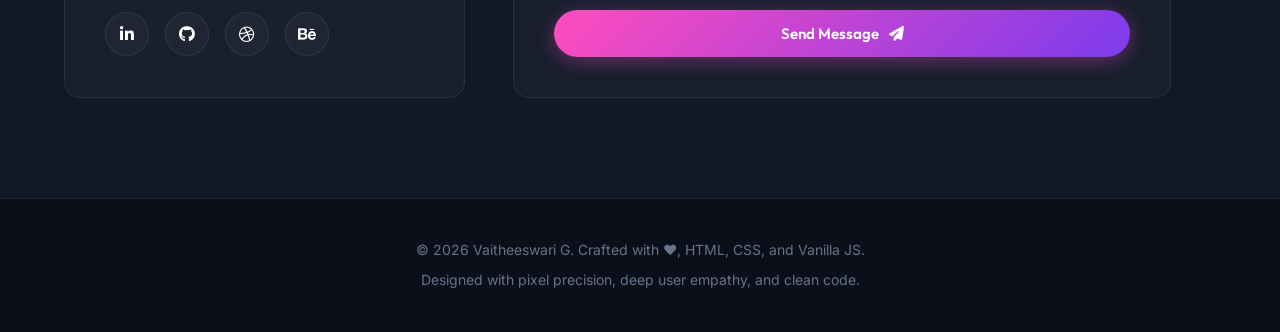
==== commit 1cfaa1b4: "Rearrange sidebar: Qualitative Analysis moved to 7th position, IA to 8th, User Flow to 9th" ====
--- a/index.html
+++ b/index.html
@@ -395,11 +395,13 @@
                         <li><a href="#cs-problem" class="cs-index-link active"><span class="step-num">01</span> Problem Statement</a></li>
                         <li><a href="#cs-user-research" class="cs-index-link"><span class="step-num">02</span> User Research</a></li>
                         <li><a href="#cs-info-arch" class="cs-index-link"><span class="step-num">03</span> Target Persona</a></li>
-                        <li><a href="#cs-empathy" class="cs-index-link"><span class="step-num">04</span> Empathy Mapping</a></li>
-                        <li><a href="#cs-journey" class="cs-index-link"><span class="step-num">05</span> User Journey Map</a></li>
+                        <li><a href="#cs-empathy" class="cs-index-link"><span class="step-num">04</span> User Journey Map</a></li>
+                        <li><a href="#cs-journey" class="cs-index-link"><span class="step-num">05</span> Empathy Mapping</a></li>
                         <li><a href="#cs-quantitative" class="cs-index-link"><span class="step-num">06</span> Quantitative Analysis</a></li>
                         <li><a href="#cs-qualitative" class="cs-index-link"><span class="step-num">07</span> Qualitative Analysis</a></li>
-                        <li><a href="#cs-wireframes" class="cs-index-link"><span class="step-num">08</span> Design System</a></li>
+                        <li><a href="#cs-ia" class="cs-index-link"><span class="step-num">08</span> Information Architecture</a></li>
+                        <li><a href="#cs-userflow" class="cs-index-link"><span class="step-num">09</span> User Flow</a></li>
+                        <li><a href="#cs-wireframes" class="cs-index-link"><span class="step-num">10</span> Design System</a></li>
                     </ul>
                 </aside>
 
@@ -588,8 +590,88 @@
                         </div>
                     </div>
 
-                    <!-- Section 4: Empathy Mapping -->
+                    <!-- Section 4: User Journey Map (new 5-stage table) -->
                     <div class="cs-scroll-section" id="cs-empathy">
+                        <div class="journey-header">
+                            <h3>User Journey Map</h3>
+                            <p class="lead">Visualizing the 5 key stages of a user's journey — from discovering PodSpace to confirming a booking — across actions, thoughts, pain points, and design opportunities.</p>
+                        </div>
+
+                        <!-- Stage headers row -->
+                        <div class="ujm-table-wrapper">
+                            <div class="ujm-table">
+
+                                <!-- Stage Numbers & Names -->
+                                <div class="ujm-row ujm-stages-row">
+                                    <div class="ujm-row-label">Stage</div>
+                                    <div class="ujm-stage-cell ujm-stage-discover">
+                                        <div class="ujm-stage-num">01</div>
+                                        <div class="ujm-stage-name"><i class="fa-solid fa-binoculars"></i> Discover</div>
+                                    </div>
+                                    <div class="ujm-stage-cell ujm-stage-explore">
+                                        <div class="ujm-stage-num">02</div>
+                                        <div class="ujm-stage-name"><i class="fa-solid fa-compass"></i> Explore</div>
+                                    </div>
+                                    <div class="ujm-stage-cell ujm-stage-evaluate">
+                                        <div class="ujm-stage-num">03</div>
+                                        <div class="ujm-stage-name"><i class="fa-solid fa-scale-balanced"></i> Evaluate</div>
+                                    </div>
+                                    <div class="ujm-stage-cell ujm-stage-book">
+                                        <div class="ujm-stage-num">04</div>
+                                        <div class="ujm-stage-name"><i class="fa-solid fa-calendar-check"></i> Book</div>
+                                    </div>
+                                    <div class="ujm-stage-cell ujm-stage-confirm">
+                                        <div class="ujm-stage-num">05</div>
+                                        <div class="ujm-stage-name"><i class="fa-solid fa-circle-check"></i> Confirm</div>
+                                    </div>
+                                </div>
+
+                                <!-- User Actions -->
+                                <div class="ujm-row">
+                                    <div class="ujm-row-label"><i class="fa-solid fa-person-running"></i> User Actions</div>
+                                    <div class="ujm-cell">Opens PodSpace</div>
+                                    <div class="ujm-cell">Searches studios</div>
+                                    <div class="ujm-cell">Compares price and equipment</div>
+                                    <div class="ujm-cell">Selects a slot and pays</div>
+                                    <div class="ujm-cell">Checks booking status</div>
+                                </div>
+
+                                <!-- User Thoughts -->
+                                <div class="ujm-row ujm-row-thoughts">
+                                    <div class="ujm-row-label"><i class="fa-solid fa-thought-bubble"></i> User Thoughts</div>
+                                    <div class="ujm-cell"><span class="ujm-quote">"Where can I record?"</span></div>
+                                    <div class="ujm-cell"><span class="ujm-quote">"Which studios are nearby?"</span></div>
+                                    <div class="ujm-cell"><span class="ujm-quote">"Is this studio worth the price?"</span></div>
+                                    <div class="ujm-cell"><span class="ujm-quote">"Is my slot available?"</span></div>
+                                    <div class="ujm-cell"><span class="ujm-quote">"Did my booking succeed?"</span></div>
+                                </div>
+
+                                <!-- Pain Points -->
+                                <div class="ujm-row ujm-row-pain">
+                                    <div class="ujm-row-label"><i class="fa-solid fa-triangle-exclamation"></i> Pain Points</div>
+                                    <div class="ujm-cell"><i class="fa-solid fa-circle-xmark ujm-pain-icon"></i> Unclear options</div>
+                                    <div class="ujm-cell"><i class="fa-solid fa-circle-xmark ujm-pain-icon"></i> Too many choices</div>
+                                    <div class="ujm-cell"><i class="fa-solid fa-circle-xmark ujm-pain-icon"></i> Missing details</div>
+                                    <div class="ujm-cell"><i class="fa-solid fa-circle-xmark ujm-pain-icon"></i> Complex checkout</div>
+                                    <div class="ujm-cell"><i class="fa-solid fa-circle-xmark ujm-pain-icon"></i> Unclear confirmation</div>
+                                </div>
+
+                                <!-- Design Opportunities -->
+                                <div class="ujm-row ujm-row-opps">
+                                    <div class="ujm-row-label"><i class="fa-solid fa-wand-magic-sparkles"></i> Design Opportunities</div>
+                                    <div class="ujm-cell"><i class="fa-solid fa-circle-check ujm-opp-icon"></i> Clear onboarding</div>
+                                    <div class="ujm-cell"><i class="fa-solid fa-circle-check ujm-opp-icon"></i> Search and filters</div>
+                                    <div class="ujm-cell"><i class="fa-solid fa-circle-check ujm-opp-icon"></i> Detailed studio pages</div>
+                                    <div class="ujm-cell"><i class="fa-solid fa-circle-check ujm-opp-icon"></i> Simple booking flow</div>
+                                    <div class="ujm-cell"><i class="fa-solid fa-circle-check ujm-opp-icon"></i> Instant confirmation</div>
+                                </div>
+
+                            </div>
+                        </div>
+                    </div>
+
+                    <!-- Section 5: Empathy Mapping -->
+                    <div class="cs-scroll-section" id="cs-journey">
                         <div class="empathy-header">
                             <h3>Empathy Map</h3>
                             <p class="lead">Gaining deeper insights into the user's sensory, emotional, and cognitive experiences to build a human-centric solution.</p>
@@ -609,7 +691,7 @@
                                     <li>"I prefer booking studios from my mobile device."</li>
                                 </ul>
                             </div>
-                            
+
                             <!-- Does -->
                             <div class="empathy-quadrant-card color-does">
                                 <div class="quadrant-header">
@@ -625,7 +707,7 @@
                                     <li>Uses filters to find suitable studios quickly.</li>
                                 </ul>
                             </div>
-                            
+
                             <!-- Feels -->
                             <div class="empathy-quadrant-card color-feels">
                                 <div class="quadrant-header">
@@ -640,7 +722,7 @@
                                     <li>Satisfied when booking is completed smoothly.</li>
                                 </ul>
                             </div>
-                            
+
                             <!-- Thinks -->
                             <div class="empathy-quadrant-card color-thinks">
                                 <div class="quadrant-header">
@@ -657,221 +739,6 @@
                             </div>
                         </div>
                     </div>
-
-                    <!-- Section 5: User Journey Map -->
-                    <div class="cs-scroll-section" id="cs-journey">
-                        <div class="journey-header">
-                            <h3>User Journey Map</h3>
-                            <p class="lead">Visualizing the end-to-end user experience for podcasters, mapping stages from initial awareness to final content publishing.</p>
-                        </div>
-                        <div class="journey-scroll-wrapper">
-                            <div class="journey-stages-timeline">
-                                <!-- Stage 1 -->
-                                <div class="journey-stage-card">
-                                    <div class="stage-badge">Stage 1</div>
-                                    <div class="stage-title-row">
-                                        <div class="stage-icon-circle accent-pink"><i class="fa-solid fa-bullhorn"></i></div>
-                                        <h4>Awareness</h4>
-                                    </div>
-                                    <div class="stage-meta-item">
-                                        <span class="meta-label">Goal</span>
-                                        <span class="meta-val">Find a place to record a podcast</span>
-                                    </div>
-                                    <div class="stage-meta-item">
-                                        <span class="meta-label">Actions</span>
-                                        <span class="meta-val">Search online, Google, YouTube, social media</span>
-                                    </div>
-                                    <div class="stage-quote-bubble">
-                                        <span class="quote-symbol">“</span>
-                                        <p>Is there a nearby studio for me?</p>
-                                    </div>
-                                    <div class="stage-meta-item stage-pain-points">
-                                        <span class="meta-label">Pain Points</span>
-                                        <span class="meta-val"><i class="fa-solid fa-circle-xmark"></i> Too many options, unclear pricing</span>
-                                    </div>
-                                    <div class="stage-meta-item stage-opps">
-                                        <span class="meta-label">Opportunities</span>
-                                        <span class="meta-val"><i class="fa-solid fa-circle-check"></i> SEO website, clear value prop</span>
-                                    </div>
-                                </div>
-
-                                <!-- Stage 2 -->
-                                <div class="journey-stage-card">
-                                    <div class="stage-badge">Stage 2</div>
-                                    <div class="stage-title-row">
-                                        <div class="stage-icon-circle accent-purple"><i class="fa-solid fa-magnifying-glass"></i></div>
-                                        <h4>Consideration</h4>
-                                    </div>
-                                    <div class="stage-meta-item">
-                                        <span class="meta-label">Goal</span>
-                                        <span class="meta-val">Compare different studios</span>
-                                    </div>
-                                    <div class="stage-meta-item">
-                                        <span class="meta-label">Actions</span>
-                                        <span class="meta-val">Check studio details, equipment, pricing</span>
-                                    </div>
-                                    <div class="stage-quote-bubble">
-                                        <span class="quote-symbol">“</span>
-                                        <p>Is this studio worth the price?</p>
-                                    </div>
-                                    <div class="stage-meta-item stage-pain-points">
-                                        <span class="meta-label">Pain Points</span>
-                                        <span class="meta-val"><i class="fa-solid fa-circle-xmark"></i> Missing equipment details, reviews</span>
-                                    </div>
-                                    <div class="stage-meta-item stage-opps">
-                                        <span class="meta-label">Opportunities</span>
-                                        <span class="meta-val"><i class="fa-solid fa-circle-check"></i> Equipment lists, studio photos</span>
-                                    </div>
-                                </div>
-
-                                <!-- Stage 3 -->
-                                <div class="journey-stage-card">
-                                    <div class="stage-badge">Stage 3</div>
-                                    <div class="stage-title-row">
-                                        <div class="stage-icon-circle accent-teal"><i class="fa-regular fa-calendar-check"></i></div>
-                                        <h4>Booking</h4>
-                                    </div>
-                                    <div class="stage-meta-item">
-                                        <span class="meta-label">Goal</span>
-                                        <span class="meta-val">Reserve a recording slot</span>
-                                    </div>
-                                    <div class="stage-meta-item">
-                                        <span class="meta-label">Actions</span>
-                                        <span class="meta-val">Select date, time, studio, confirm booking</span>
-                                    </div>
-                                    <div class="stage-quote-bubble">
-                                        <span class="quote-symbol">“</span>
-                                        <p>I hope the booking is quick.</p>
-                                    </div>
-                                    <div class="stage-meta-item stage-pain-points">
-                                        <span class="meta-label">Pain Points</span>
-                                        <span class="meta-val"><i class="fa-solid fa-circle-xmark"></i> Complicated booking process</span>
-                                    </div>
-                                    <div class="stage-meta-item stage-opps">
-                                        <span class="meta-label">Opportunities</span>
-                                        <span class="meta-val"><i class="fa-solid fa-circle-check"></i> One-tap booking, calendar sync</span>
-                                    </div>
-                                </div>
-
-                                <!-- Stage 4 -->
-                                <div class="journey-stage-card">
-                                    <div class="stage-badge">Stage 4</div>
-                                    <div class="stage-title-row">
-                                        <div class="stage-icon-circle accent-blue"><i class="fa-solid fa-clipboard-list"></i></div>
-                                        <h4>Preparation</h4>
-                                    </div>
-                                    <div class="stage-meta-item">
-                                        <span class="meta-label">Goal</span>
-                                        <span class="meta-val">Get ready for recording</span>
-                                    </div>
-                                    <div class="stage-meta-item">
-                                        <span class="meta-label">Actions</span>
-                                        <span class="meta-val">Bring scripts, guests, equipment</span>
-                                    </div>
-                                    <div class="stage-quote-bubble">
-                                        <span class="quote-symbol">“</span>
-                                        <p>Will everything work smoothly?</p>
-                                    </div>
-                                    <div class="stage-meta-item stage-pain-points">
-                                        <span class="meta-label">Pain Points</span>
-                                        <span class="meta-val"><i class="fa-solid fa-circle-xmark"></i> Forgetting requirements</span>
-                                    </div>
-                                    <div class="stage-meta-item stage-opps">
-                                        <span class="meta-label">Opportunities</span>
-                                        <span class="meta-val"><i class="fa-solid fa-circle-check"></i> Pre-recording checklist</span>
-                                    </div>
-                                </div>
-
-                                <!-- Stage 5 -->
-                                <div class="journey-stage-card">
-                                    <div class="stage-badge">Stage 5</div>
-                                    <div class="stage-title-row">
-                                        <div class="stage-icon-circle accent-yellow"><i class="fa-solid fa-microphone"></i></div>
-                                        <h4>Recording</h4>
-                                    </div>
-                                    <div class="stage-meta-item">
-                                        <span class="meta-label">Goal</span>
-                                        <span class="meta-val">Record podcast episode</span>
-                                    </div>
-                                    <div class="stage-meta-item">
-                                        <span class="meta-label">Actions</span>
-                                        <span class="meta-val">Use microphones, cameras, software</span>
-                                    </div>
-                                    <div class="stage-quote-bubble">
-                                        <span class="quote-symbol">“</span>
-                                        <p>I hope audio quality is good.</p>
-                                    </div>
-                                    <div class="stage-meta-item stage-pain-points">
-                                        <span class="meta-label">Pain Points</span>
-                                        <span class="meta-val"><i class="fa-solid fa-circle-xmark"></i> Technical issues, setup confusion</span>
-                                    </div>
-                                    <div class="stage-meta-item stage-opps">
-                                        <span class="meta-label">Opportunities</span>
-                                        <span class="meta-val"><i class="fa-solid fa-circle-check"></i> Technician support, setup tutorials</span>
-                                    </div>
-                                </div>
-
-                                <!-- Stage 6 -->
-                                <div class="journey-stage-card">
-                                    <div class="stage-badge">Stage 6</div>
-                                    <div class="stage-title-row">
-                                        <div class="stage-icon-circle accent-coral"><i class="fa-solid fa-sliders"></i></div>
-                                        <h4>Post-Recording</h4>
-                                    </div>
-                                    <div class="stage-meta-item">
-                                        <span class="meta-label">Goal</span>
-                                        <span class="meta-val">Get edited content</span>
-                                    </div>
-                                    <div class="stage-meta-item">
-                                        <span class="meta-label">Actions</span>
-                                        <span class="meta-val">Download files or request editing</span>
-                                    </div>
-                                    <div class="stage-quote-bubble">
-                                        <span class="quote-symbol">“</span>
-                                        <p>When will I receive my files?</p>
-                                    </div>
-                                    <div class="stage-meta-item stage-pain-points">
-                                        <span class="meta-label">Pain Points</span>
-                                        <span class="meta-val"><i class="fa-solid fa-circle-xmark"></i> Delay in delivery</span>
-                                    </div>
-                                    <div class="stage-meta-item stage-opps">
-                                        <span class="meta-label">Opportunities</span>
-                                        <span class="meta-val"><i class="fa-solid fa-circle-check"></i> Cloud download, tracker progress</span>
-                                    </div>
-                                </div>
-
-                                <!-- Stage 7 -->
-                                <div class="journey-stage-card">
-                                    <div class="stage-badge">Stage 7</div>
-                                    <div class="stage-title-row">
-                                        <div class="stage-icon-circle accent-green"><i class="fa-solid fa-share-nodes"></i></div>
-                                        <h4>Sharing / Publishing</h4>
-                                    </div>
-                                    <div class="stage-meta-item">
-                                        <span class="meta-label">Goal</span>
-                                        <span class="meta-val">Publish and share content</span>
-                                    </div>
-                                    <div class="stage-meta-item">
-                                        <span class="meta-label">Actions</span>
-                                        <span class="meta-val">Upload to podcast platforms</span>
-                                    </div>
-                                    <div class="stage-quote-bubble">
-                                        <span class="quote-symbol">“</span>
-                                        <p>I want it to look professional.</p>
-                                    </div>
-                                    <div class="stage-meta-item stage-pain-points">
-                                        <span class="meta-label">Pain Points</span>
-                                        <span class="meta-val"><i class="fa-solid fa-circle-xmark"></i> Format confusion</span>
-                                    </div>
-                                    <div class="stage-meta-item stage-opps">
-                                        <span class="meta-label">Opportunities</span>
-                                        <span class="meta-val"><i class="fa-solid fa-circle-check"></i> Publishing guide, export formats</span>
-                                    </div>
-                                </div>
-                            </div>
-                        </div>
-                    </div>
-
                     <!-- Section 6: Quantitative Analysis -->
                     <div class="cs-scroll-section" id="cs-quantitative">
                         <div class="qualitative-layout">
@@ -1060,7 +927,253 @@
                         </div>
                     </div>
 
-                    <!-- Section 8: Design System -->
+                    <!-- Section 8: Information Architecture -->
+                    <div class="cs-scroll-section" id="cs-ia">
+                        <div class="ia-section">
+                            <h3>Information Architecture</h3>
+                            <p class="section-desc">The PodSpace app is organized into four primary navigation tabs, each containing focused sub-screens to give users a clear, intuitive path from discovery to booking.</p>
+
+                            <div class="ia-nav-tabs">
+                                <button class="ia-tab-btn active" data-tab="ia-home"><i class="fa-solid fa-house"></i> Home</button>
+                                <button class="ia-tab-btn" data-tab="ia-explore"><i class="fa-solid fa-compass"></i> Explore</button>
+                                <button class="ia-tab-btn" data-tab="ia-bookings"><i class="fa-solid fa-calendar-check"></i> Bookings</button>
+                                <button class="ia-tab-btn" data-tab="ia-profile"><i class="fa-solid fa-user"></i> Profile</button>
+                                <button class="ia-tab-btn" data-tab="ia-checkout"><i class="fa-solid fa-credit-card"></i> Checkout</button>
+                            </div>
+
+                            <!-- Home Tab -->
+                            <div class="ia-tab-content active" id="ia-home">
+                                <div class="ia-tree glass-card">
+                                    <div class="ia-root-node"><i class="fa-solid fa-house"></i> Home</div>
+                                    <div class="ia-children">
+                                        <div class="ia-child-node"><i class="fa-solid fa-magnifying-glass"></i> Search Studios</div>
+                                        <div class="ia-child-node"><i class="fa-solid fa-layer-group"></i> Categories</div>
+                                        <div class="ia-child-node"><i class="fa-solid fa-star"></i> Featured Studios</div>
+                                        <div class="ia-child-node"><i class="fa-solid fa-thumbs-up"></i> Recommended Studios</div>
+                                    </div>
+                                </div>
+                            </div>
+
+                            <!-- Explore Tab -->
+                            <div class="ia-tab-content" id="ia-explore">
+                                <div class="ia-tree glass-card">
+                                    <div class="ia-root-node"><i class="fa-solid fa-compass"></i> Explore</div>
+                                    <div class="ia-children">
+                                        <div class="ia-child-node"><i class="fa-solid fa-list"></i> Studio Listings</div>
+                                        <div class="ia-child-node"><i class="fa-solid fa-sliders"></i> Filters &amp; Sorting</div>
+                                        <div class="ia-child-node"><i class="fa-solid fa-circle-info"></i> Studio Details</div>
+                                        <div class="ia-child-node"><i class="fa-solid fa-star-half-stroke"></i> Reviews &amp; Ratings</div>
+                                    </div>
+                                </div>
+                            </div>
+
+                            <!-- Bookings Tab -->
+                            <div class="ia-tab-content" id="ia-bookings">
+                                <div class="ia-tree glass-card">
+                                    <div class="ia-root-node"><i class="fa-solid fa-calendar-check"></i> Bookings</div>
+                                    <div class="ia-children">
+                                        <div class="ia-child-node"><i class="fa-solid fa-clock"></i> Select Date &amp; Time</div>
+                                        <div class="ia-child-node"><i class="fa-solid fa-file-lines"></i> Booking Summary</div>
+                                        <div class="ia-child-node"><i class="fa-solid fa-circle-check"></i> Booking Confirmation</div>
+                                        <div class="ia-child-node"><i class="fa-solid fa-clock-rotate-left"></i> Booking History</div>
+                                    </div>
+                                </div>
+                            </div>
+
+                            <!-- Profile Tab -->
+                            <div class="ia-tab-content" id="ia-profile">
+                                <div class="ia-tree glass-card">
+                                    <div class="ia-root-node"><i class="fa-solid fa-user"></i> Profile</div>
+                                    <div class="ia-children">
+                                        <div class="ia-child-node"><i class="fa-solid fa-id-card"></i> Personal Details</div>
+                                        <div class="ia-child-node"><i class="fa-solid fa-bookmark"></i> Saved Studios</div>
+                                        <div class="ia-child-node"><i class="fa-solid fa-receipt"></i> Payment History</div>
+                                        <div class="ia-child-node"><i class="fa-solid fa-gear"></i> Help &amp; Settings</div>
+                                    </div>
+                                </div>
+                            </div>
+
+                            <!-- Checkout Tab -->
+                            <div class="ia-tab-content" id="ia-checkout">
+                                <div class="ia-tree glass-card">
+                                    <div class="ia-root-node"><i class="fa-solid fa-credit-card"></i> Checkout &amp; Payment</div>
+                                    <div class="ia-children">
+                                        <div class="ia-child-node"><i class="fa-solid fa-wallet"></i> Payment Method</div>
+                                        <div class="ia-child-node"><i class="fa-solid fa-spinner"></i> Payment Status</div>
+                                        <div class="ia-child-node"><i class="fa-solid fa-file-invoice"></i> Receipt</div>
+                                    </div>
+                                </div>
+                            </div>
+                        </div>
+                    </div>
+
+                    <!-- Section 9: User Flow -->
+                    <div class="cs-scroll-section" id="cs-userflow">
+                        <div class="ia-section">
+                            <h3>User Flow</h3>
+                            <p class="section-desc"><strong>Objective:</strong> Design a simple step-by-step journey that allows users to book a podcast recording studio with minimal effort.</p>
+
+                            <div class="userflow-diagram">
+                                <!-- Step 1 -->
+                                <div class="uf-node uf-start">
+                                    <div class="uf-icon"><i class="fa-solid fa-mobile-screen-button"></i></div>
+                                    <span>Open PodSpace</span>
+                                </div>
+                                <div class="uf-arrow"></div>
+
+                                <!-- Decision: Logged In? -->
+                                <div class="uf-decision">
+                                    <div class="uf-diamond">
+                                        <span>Logged in?</span>
+                                    </div>
+                                    <div class="uf-decision-branches">
+                                        <div class="uf-branch-no">
+                                            <span class="uf-branch-label">No</span>
+                                            <div class="uf-node uf-action">
+                                                <div class="uf-icon"><i class="fa-solid fa-user-plus"></i></div>
+                                                <span>Sign Up / Log In</span>
+                                            </div>
+                                        </div>
+                                        <div class="uf-branch-yes">
+                                            <span class="uf-branch-label">Yes</span>
+                                        </div>
+                                    </div>
+                                </div>
+                                <div class="uf-arrow"></div>
+
+                                <!-- Step 2 -->
+                                <div class="uf-node uf-action">
+                                    <div class="uf-icon"><i class="fa-solid fa-house"></i></div>
+                                    <span>Home Screen</span>
+                                </div>
+                                <div class="uf-arrow"></div>
+
+                                <!-- Step 3 -->
+                                <div class="uf-node uf-action">
+                                    <div class="uf-icon"><i class="fa-solid fa-magnifying-glass"></i></div>
+                                    <span>Search or Explore Studios</span>
+                                </div>
+                                <div class="uf-arrow"></div>
+
+                                <!-- Step 4 -->
+                                <div class="uf-node uf-action">
+                                    <div class="uf-icon"><i class="fa-solid fa-sliders"></i></div>
+                                    <span>Apply Filters</span>
+                                </div>
+                                <div class="uf-arrow"></div>
+
+                                <!-- Step 5 -->
+                                <div class="uf-node uf-action">
+                                    <div class="uf-icon"><i class="fa-solid fa-hand-pointer"></i></div>
+                                    <span>Select a Studio</span>
+                                </div>
+                                <div class="uf-arrow"></div>
+
+                                <!-- Step 6 -->
+                                <div class="uf-node uf-action">
+                                    <div class="uf-icon"><i class="fa-solid fa-circle-info"></i></div>
+                                    <span>View Studio Details</span>
+                                </div>
+                                <div class="uf-arrow"></div>
+
+                                <!-- Decision: Suitable? -->
+                                <div class="uf-decision">
+                                    <div class="uf-diamond">
+                                        <span>Suitable Studio?</span>
+                                    </div>
+                                    <div class="uf-decision-branches">
+                                        <div class="uf-branch-no">
+                                            <span class="uf-branch-label">No</span>
+                                            <div class="uf-node uf-action uf-back">
+                                                <div class="uf-icon"><i class="fa-solid fa-rotate-left"></i></div>
+                                                <span>Back to Listings</span>
+                                            </div>
+                                        </div>
+                                        <div class="uf-branch-yes">
+                                            <span class="uf-branch-label">Yes</span>
+                                        </div>
+                                    </div>
+                                </div>
+                                <div class="uf-arrow"></div>
+
+                                <!-- Step 7 -->
+                                <div class="uf-node uf-action">
+                                    <div class="uf-icon"><i class="fa-solid fa-calendar-days"></i></div>
+                                    <span>Select Date &amp; Time</span>
+                                </div>
+                                <div class="uf-arrow"></div>
+
+                                <!-- Decision: Slot Available? -->
+                                <div class="uf-decision">
+                                    <div class="uf-diamond">
+                                        <span>Slot Available?</span>
+                                    </div>
+                                    <div class="uf-decision-branches">
+                                        <div class="uf-branch-no">
+                                            <span class="uf-branch-label">No</span>
+                                            <div class="uf-node uf-action uf-back">
+                                                <div class="uf-icon"><i class="fa-solid fa-clock-rotate-left"></i></div>
+                                                <span>Choose Another Slot</span>
+                                            </div>
+                                        </div>
+                                        <div class="uf-branch-yes">
+                                            <span class="uf-branch-label">Yes</span>
+                                        </div>
+                                    </div>
+                                </div>
+                                <div class="uf-arrow"></div>
+
+                                <!-- Step 8 -->
+                                <div class="uf-node uf-action">
+                                    <div class="uf-icon"><i class="fa-solid fa-file-lines"></i></div>
+                                    <span>Review Booking Summary</span>
+                                </div>
+                                <div class="uf-arrow"></div>
+
+                                <!-- Step 9 -->
+                                <div class="uf-node uf-action">
+                                    <div class="uf-icon"><i class="fa-solid fa-credit-card"></i></div>
+                                    <span>Proceed to Payment</span>
+                                </div>
+                                <div class="uf-arrow"></div>
+
+                                <!-- Decision: Payment Successful? -->
+                                <div class="uf-decision">
+                                    <div class="uf-diamond">
+                                        <span>Payment Successful?</span>
+                                    </div>
+                                    <div class="uf-decision-branches">
+                                        <div class="uf-branch-no">
+                                            <span class="uf-branch-label">No</span>
+                                            <div class="uf-node uf-action uf-back">
+                                                <div class="uf-icon"><i class="fa-solid fa-rotate"></i></div>
+                                                <span>Retry Payment</span>
+                                            </div>
+                                        </div>
+                                        <div class="uf-branch-yes">
+                                            <span class="uf-branch-label">Yes</span>
+                                        </div>
+                                    </div>
+                                </div>
+                                <div class="uf-arrow"></div>
+
+                                <!-- Step 10 -->
+                                <div class="uf-node uf-action">
+                                    <div class="uf-icon"><i class="fa-solid fa-circle-check"></i></div>
+                                    <span>Booking Confirmation</span>
+                                </div>
+                                <div class="uf-arrow"></div>
+
+                                <!-- Step 11 -->
+                                <div class="uf-node uf-end">
+                                    <div class="uf-icon"><i class="fa-solid fa-calendar-check"></i></div>
+                                    <span>View My Bookings</span>
+                                </div>
+                            </div>
+                        </div>
+                    </div>
+
+                    <!-- Section 9: Design System -->
                     <div class="cs-scroll-section" id="cs-wireframes">
                         <div class="tab-grid">
                             <div>
--- a/style.css
+++ b/style.css
@@ -3117,3 +3117,505 @@
 }
 
 
+/* ==========================================================================
+   INFORMATION ARCHITECTURE — SECTION 7
+   ========================================================================== */
+.ia-section {
+    padding: 8px 0;
+}
+
+.ia-section h3 {
+    font-family: var(--font-heading);
+    font-size: clamp(20px, 2.5vw, 28px);
+    font-weight: 800;
+    letter-spacing: -0.5px;
+    margin-bottom: 10px;
+    background: linear-gradient(135deg, var(--text-primary), var(--accent));
+    -webkit-background-clip: text;
+    -webkit-text-fill-color: transparent;
+}
+
+/* IA Tab Navigation */
+.ia-nav-tabs {
+    display: flex;
+    flex-wrap: wrap;
+    gap: 10px;
+    margin: 24px 0 20px;
+}
+
+.ia-tab-btn {
+    display: inline-flex;
+    align-items: center;
+    gap: 8px;
+    padding: 10px 20px;
+    border-radius: var(--radius-full);
+    border: 1px solid var(--surface-glass-border);
+    background: var(--surface-glass);
+    color: var(--text-secondary);
+    font-family: var(--font-heading);
+    font-size: 13px;
+    font-weight: 600;
+    cursor: pointer;
+    transition: var(--transition-smooth);
+}
+
+.ia-tab-btn:hover {
+    border-color: var(--accent);
+    color: var(--text-primary);
+    background: rgba(0, 212, 255, 0.06);
+}
+
+.ia-tab-btn.active {
+    background: linear-gradient(135deg, rgba(255, 78, 205, 0.2), rgba(0, 212, 255, 0.2));
+    border-color: var(--accent);
+    color: var(--text-primary);
+    box-shadow: 0 0 16px rgba(0, 212, 255, 0.2);
+}
+
+/* IA Tab Content */
+.ia-tab-content {
+    display: none;
+    animation: fadeInTab 0.35s ease;
+}
+
+.ia-tab-content.active {
+    display: block;
+}
+
+@keyframes fadeInTab {
+    from { opacity: 0; transform: translateY(8px); }
+    to   { opacity: 1; transform: translateY(0); }
+}
+
+/* IA Tree (hierarchy display) */
+.ia-tree {
+    padding: 28px 32px;
+    border-radius: var(--radius-md);
+}
+
+.ia-root-node {
+    display: inline-flex;
+    align-items: center;
+    gap: 10px;
+    background: linear-gradient(135deg, var(--primary), var(--secondary-color));
+    color: #fff;
+    font-family: var(--font-heading);
+    font-weight: 700;
+    font-size: 16px;
+    padding: 12px 24px;
+    border-radius: var(--radius-full);
+    box-shadow: 0 6px 20px var(--primary-glow);
+    margin-bottom: 20px;
+}
+
+.ia-children {
+    display: grid;
+    grid-template-columns: repeat(auto-fill, minmax(180px, 1fr));
+    gap: 12px;
+    padding-left: 20px;
+    border-left: 2px solid rgba(0, 212, 255, 0.25);
+    margin-left: 16px;
+}
+
+.ia-child-node {
+    display: flex;
+    align-items: center;
+    gap: 10px;
+    padding: 12px 18px;
+    border-radius: var(--radius-sm);
+    background: rgba(0, 212, 255, 0.05);
+    border: 1px solid rgba(0, 212, 255, 0.15);
+    color: var(--text-secondary);
+    font-size: 14px;
+    font-weight: 500;
+    transition: var(--transition-smooth);
+    cursor: default;
+}
+
+.ia-child-node i {
+    color: var(--accent);
+    font-size: 13px;
+    flex-shrink: 0;
+}
+
+.ia-child-node:hover {
+    background: rgba(0, 212, 255, 0.1);
+    border-color: var(--accent);
+    color: var(--text-primary);
+    transform: translateX(4px);
+}
+
+/* ==========================================================================
+   USER FLOW — SECTION 8
+   ========================================================================== */
+.userflow-diagram {
+    display: flex;
+    flex-direction: column;
+    align-items: center;
+    gap: 0;
+    padding: 20px 0;
+    position: relative;
+}
+
+/* Action / Start / End nodes */
+.uf-node {
+    display: flex;
+    flex-direction: column;
+    align-items: center;
+    gap: 8px;
+    padding: 14px 28px;
+    border-radius: var(--radius-full);
+    font-family: var(--font-heading);
+    font-weight: 600;
+    font-size: 14px;
+    text-align: center;
+    min-width: 220px;
+    transition: var(--transition-smooth);
+    position: relative;
+    z-index: 2;
+}
+
+.uf-icon {
+    width: 36px;
+    height: 36px;
+    border-radius: 50%;
+    display: flex;
+    align-items: center;
+    justify-content: center;
+    font-size: 15px;
+    margin-bottom: 2px;
+}
+
+.uf-start {
+    background: linear-gradient(135deg, var(--accent), var(--secondary-color));
+    color: #fff;
+    box-shadow: 0 6px 20px var(--accent-glow);
+}
+
+.uf-start .uf-icon {
+    background: rgba(255,255,255,0.2);
+    color: #fff;
+}
+
+.uf-end {
+    background: linear-gradient(135deg, #10b981, var(--accent));
+    color: #fff;
+    box-shadow: 0 6px 20px rgba(16, 185, 129, 0.35);
+}
+
+.uf-end .uf-icon {
+    background: rgba(255,255,255,0.2);
+    color: #fff;
+}
+
+.uf-action {
+    background: var(--surface-glass);
+    border: 1px solid rgba(0, 212, 255, 0.2);
+    color: var(--text-primary);
+}
+
+.uf-action .uf-icon {
+    background: rgba(0, 212, 255, 0.1);
+    color: var(--accent);
+}
+
+.uf-action:hover {
+    border-color: var(--accent);
+    background: rgba(0, 212, 255, 0.07);
+    transform: scale(1.03);
+    box-shadow: 0 8px 24px var(--accent-glow);
+}
+
+.uf-back {
+    border-color: rgba(255, 78, 205, 0.3);
+    background: rgba(255, 78, 205, 0.06);
+}
+
+.uf-back .uf-icon {
+    background: rgba(255, 78, 205, 0.12);
+    color: var(--primary);
+}
+
+/* Arrow connectors */
+.uf-arrow {
+    width: 2px;
+    height: 32px;
+    background: linear-gradient(to bottom, rgba(0, 212, 255, 0.5), rgba(0, 212, 255, 0.1));
+    position: relative;
+    flex-shrink: 0;
+}
+
+.uf-arrow::after {
+    content: '';
+    position: absolute;
+    bottom: -6px;
+    left: 50%;
+    transform: translateX(-50%);
+    width: 0;
+    height: 0;
+    border-left: 6px solid transparent;
+    border-right: 6px solid transparent;
+    border-top: 8px solid rgba(0, 212, 255, 0.6);
+}
+
+/* Decision diamond */
+.uf-decision {
+    display: flex;
+    flex-direction: column;
+    align-items: center;
+    width: 100%;
+    position: relative;
+    z-index: 2;
+}
+
+.uf-diamond {
+    width: 160px;
+    height: 80px;
+    background: linear-gradient(135deg, rgba(255,78,205,0.2), rgba(124, 58, 237, 0.2));
+    border: 1.5px solid var(--primary);
+    display: flex;
+    align-items: center;
+    justify-content: center;
+    padding: 10px 20px;
+    text-align: center;
+    font-family: var(--font-heading);
+    font-weight: 700;
+    font-size: 13px;
+    color: var(--text-primary);
+    clip-path: polygon(50% 0%, 100% 50%, 50% 100%, 0% 50%);
+    box-shadow: 0 4px 16px var(--primary-glow);
+    transition: var(--transition-smooth);
+}
+
+.uf-diamond span {
+    display: block;
+    line-height: 1.2;
+}
+
+.uf-diamond:hover {
+    box-shadow: 0 8px 24px var(--primary-glow);
+}
+
+/* Decision branches */
+.uf-decision-branches {
+    display: flex;
+    align-items: flex-start;
+    gap: 48px;
+    margin-top: 16px;
+    justify-content: center;
+}
+
+.uf-branch-no,
+.uf-branch-yes {
+    display: flex;
+    flex-direction: column;
+    align-items: center;
+    gap: 6px;
+}
+
+.uf-branch-label {
+    font-family: var(--font-heading);
+    font-size: 11px;
+    font-weight: 700;
+    text-transform: uppercase;
+    letter-spacing: 1px;
+    padding: 3px 12px;
+    border-radius: var(--radius-full);
+}
+
+.uf-branch-no .uf-branch-label {
+    color: var(--primary);
+    background: rgba(255, 78, 205, 0.1);
+    border: 1px solid rgba(255, 78, 205, 0.3);
+}
+
+.uf-branch-yes .uf-branch-label {
+    color: #10b981;
+    background: rgba(16, 185, 129, 0.1);
+    border: 1px solid rgba(16, 185, 129, 0.3);
+}
+
+/* Mobile responsiveness for IA and User Flow */
+@media (max-width: 768px) {
+    .ia-nav-tabs { gap: 8px; }
+    .ia-tab-btn { padding: 8px 14px; font-size: 12px; }
+    .ia-children { grid-template-columns: 1fr 1fr; }
+    .uf-node { min-width: 180px; font-size: 13px; padding: 12px 20px; }
+    .uf-diamond { width: 140px; height: 70px; font-size: 12px; }
+    .uf-decision-branches { gap: 24px; }
+}
+
+@media (max-width: 480px) {
+    .ia-children { grid-template-columns: 1fr; }
+    .uf-decision-branches { flex-direction: column; align-items: center; gap: 12px; }
+}
+
+/* ==========================================================================
+   USER JOURNEY MAP — 5-STAGE TABLE (SECTION 4)
+   ========================================================================== */
+.ujm-table-wrapper {
+    overflow-x: auto;
+    margin-top: 28px;
+    padding-bottom: 12px;
+    -webkit-overflow-scrolling: touch;
+    border-radius: var(--radius-md);
+}
+
+.ujm-table {
+    min-width: 780px;
+    display: flex;
+    flex-direction: column;
+    gap: 0;
+    border-radius: var(--radius-md);
+    overflow: hidden;
+    border: 1px solid var(--surface-glass-border);
+}
+
+/* Each row */
+.ujm-row {
+    display: grid;
+    grid-template-columns: 180px repeat(5, 1fr);
+    border-bottom: 1px solid rgba(255,255,255,0.06);
+}
+
+.ujm-row:last-child {
+    border-bottom: none;
+}
+
+/* Row label (left column) */
+.ujm-row-label {
+    display: flex;
+    align-items: center;
+    gap: 8px;
+    padding: 16px 18px;
+    font-family: var(--font-heading);
+    font-size: 12px;
+    font-weight: 700;
+    text-transform: uppercase;
+    letter-spacing: 0.07em;
+    color: var(--text-secondary);
+    background: rgba(255,255,255,0.03);
+    border-right: 1px solid rgba(255,255,255,0.06);
+}
+
+.ujm-row-label i {
+    color: var(--accent);
+    font-size: 13px;
+}
+
+/* Stage header row */
+.ujm-stages-row {
+    background: rgba(0,0,0,0.2);
+}
+
+.ujm-stage-cell {
+    display: flex;
+    flex-direction: column;
+    align-items: center;
+    justify-content: center;
+    padding: 18px 12px;
+    border-right: 1px solid rgba(255,255,255,0.06);
+    gap: 6px;
+    text-align: center;
+}
+
+.ujm-stage-cell:last-child { border-right: none; }
+
+.ujm-stage-num {
+    font-family: var(--font-heading);
+    font-size: 22px;
+    font-weight: 800;
+    line-height: 1;
+    opacity: 0.9;
+}
+
+.ujm-stage-name {
+    font-family: var(--font-heading);
+    font-size: 13px;
+    font-weight: 700;
+    display: flex;
+    align-items: center;
+    gap: 5px;
+}
+
+/* Per-stage colour theming */
+.ujm-stage-discover { background: linear-gradient(135deg, rgba(0,212,255,0.15), rgba(0,212,255,0.05)); color: #00d4ff; }
+.ujm-stage-explore  { background: linear-gradient(135deg, rgba(139,92,246,0.15), rgba(139,92,246,0.05)); color: #a78bfa; }
+.ujm-stage-evaluate { background: linear-gradient(135deg, rgba(249,115,22,0.15), rgba(249,115,22,0.05)); color: #fb923c; }
+.ujm-stage-book     { background: linear-gradient(135deg, rgba(255,78,205,0.15), rgba(255,78,205,0.05)); color: #ff4ecd; }
+.ujm-stage-confirm  { background: linear-gradient(135deg, rgba(16,185,129,0.15), rgba(16,185,129,0.05)); color: #34d399; }
+
+/* Data cells */
+.ujm-cell {
+    padding: 14px 14px;
+    font-size: 13px;
+    color: var(--text-secondary);
+    border-right: 1px solid rgba(255,255,255,0.04);
+    display: flex;
+    align-items: flex-start;
+    gap: 6px;
+    line-height: 1.5;
+    background: rgba(255,255,255,0.01);
+    transition: background 0.2s;
+}
+
+.ujm-cell:last-child { border-right: none; }
+
+.ujm-cell:hover {
+    background: rgba(255,255,255,0.04);
+    color: var(--text-primary);
+}
+
+/* User Thoughts row - italic quote style */
+.ujm-row-thoughts .ujm-cell {
+    background: rgba(0, 212, 255, 0.03);
+}
+
+.ujm-quote {
+    font-style: italic;
+    color: var(--accent);
+    font-size: 13px;
+}
+
+/* Pain Points row */
+.ujm-row-pain .ujm-cell {
+    background: rgba(255, 78, 205, 0.04);
+}
+
+.ujm-pain-icon {
+    color: #f87171;
+    flex-shrink: 0;
+    margin-top: 2px;
+}
+
+/* Design Opportunities row */
+.ujm-row-opps .ujm-cell {
+    background: rgba(16, 185, 129, 0.04);
+}
+
+.ujm-opp-icon {
+    color: #34d399;
+    flex-shrink: 0;
+    margin-top: 2px;
+}
+
+/* Mobile responsiveness */
+@media (max-width: 768px) {
+    .ujm-row {
+        grid-template-columns: 130px repeat(5, 1fr);
+    }
+
+    .ujm-row-label {
+        padding: 12px 10px;
+        font-size: 11px;
+    }
+
+    .ujm-cell {
+        padding: 10px 10px;
+        font-size: 12px;
+    }
+
+    .ujm-stage-num { font-size: 18px; }
+    .ujm-stage-name { font-size: 11px; }
+}
+
